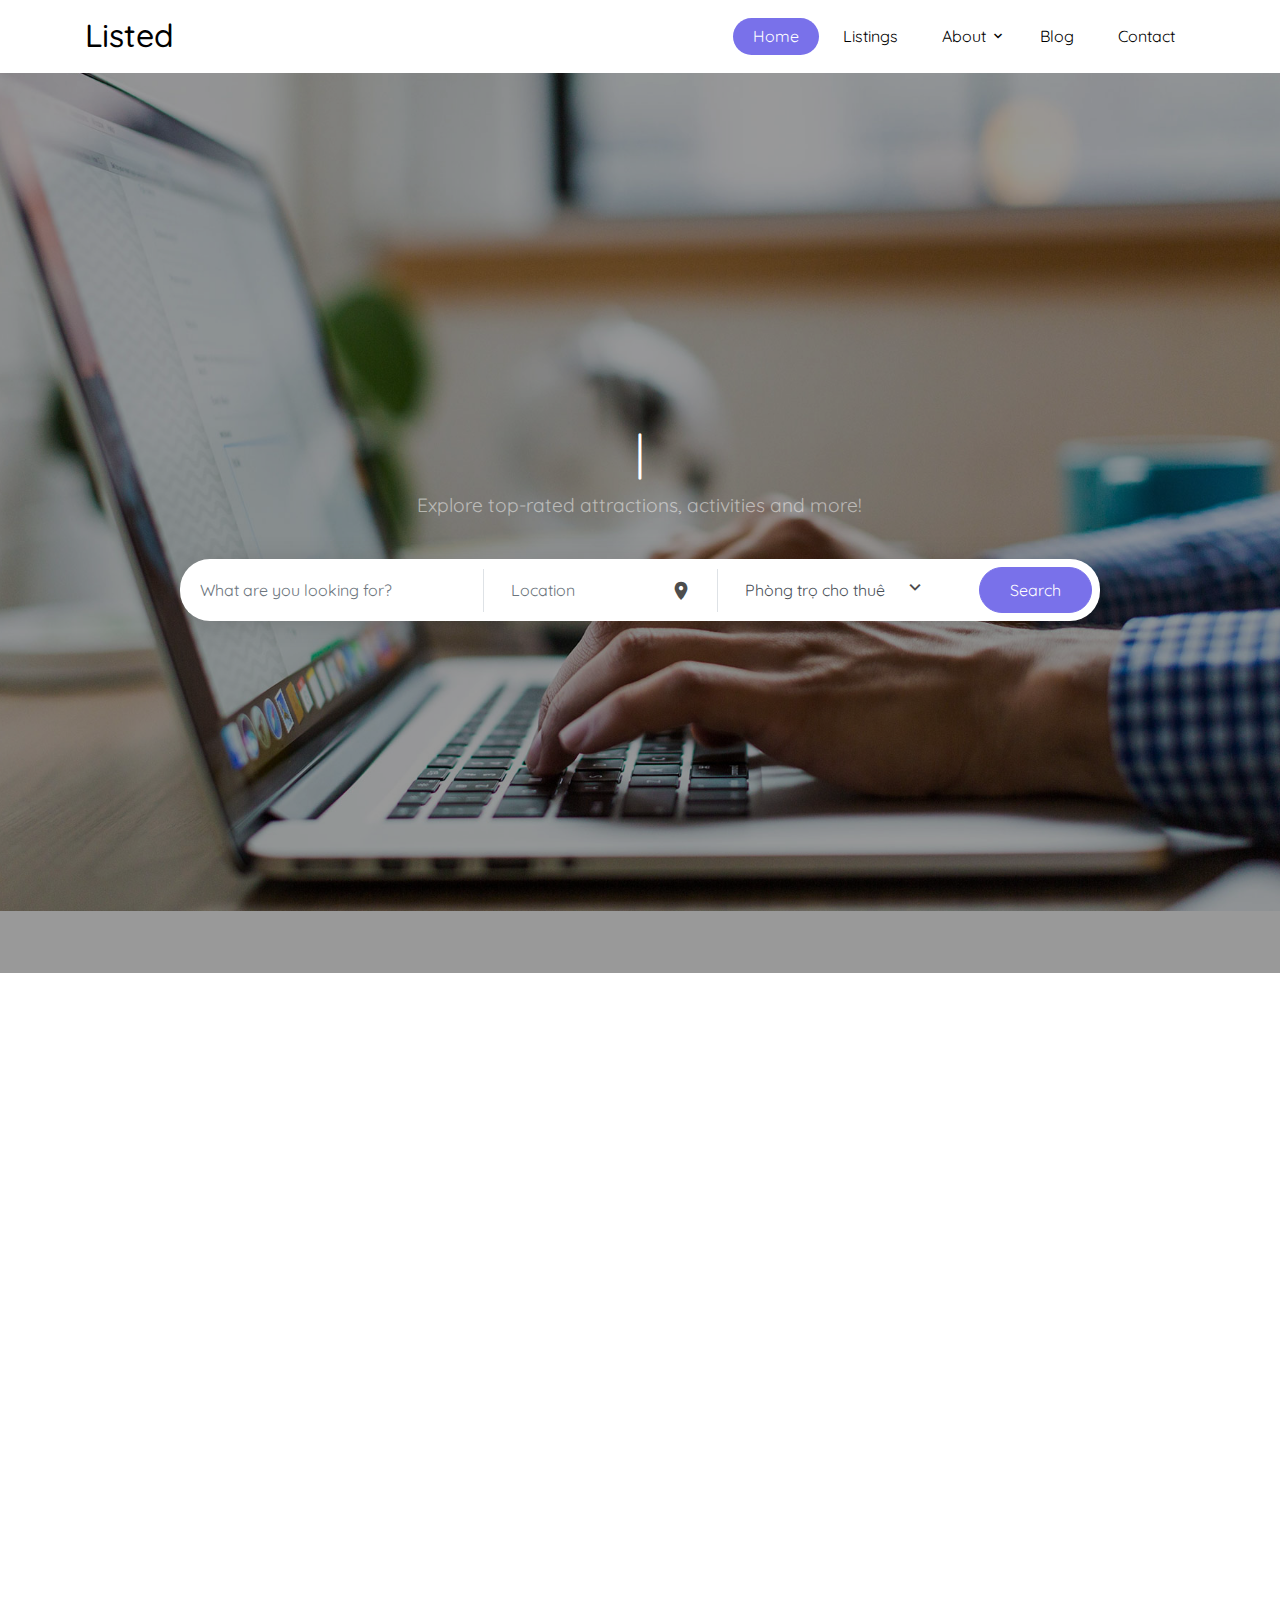
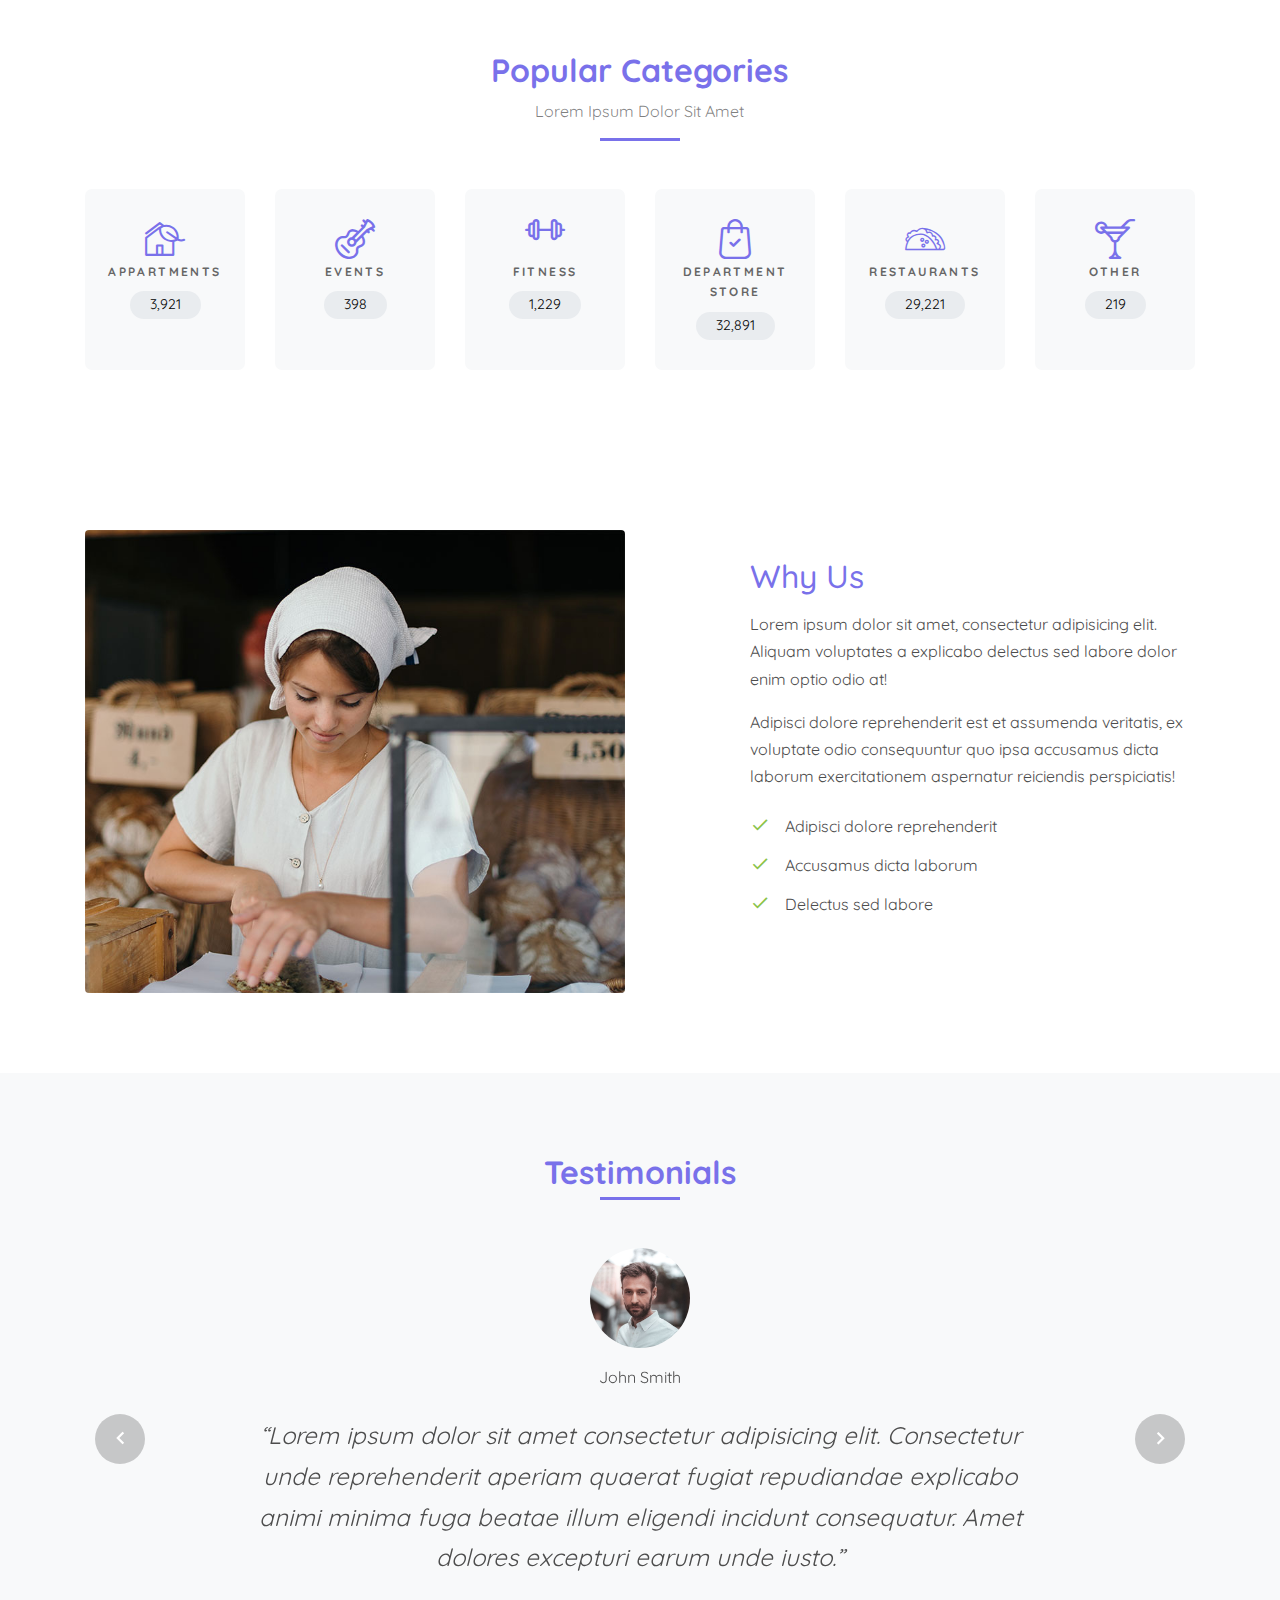
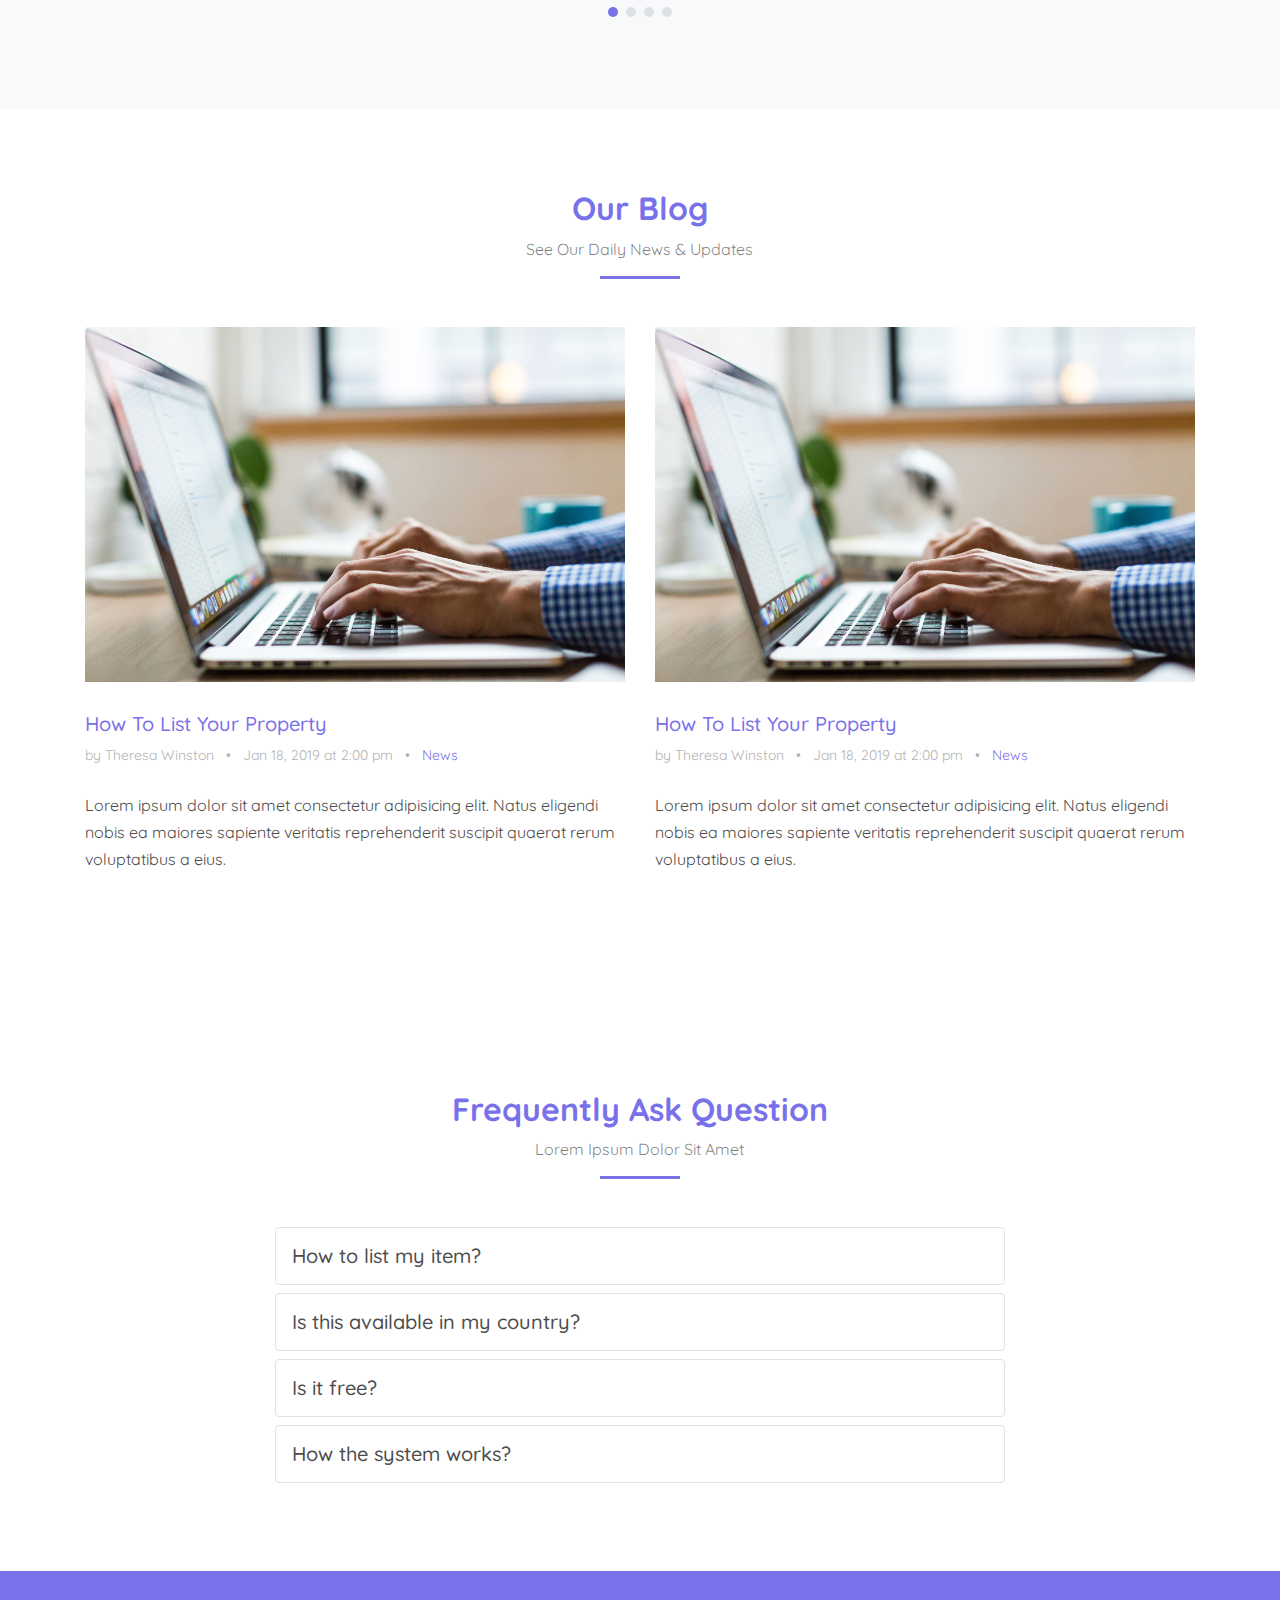
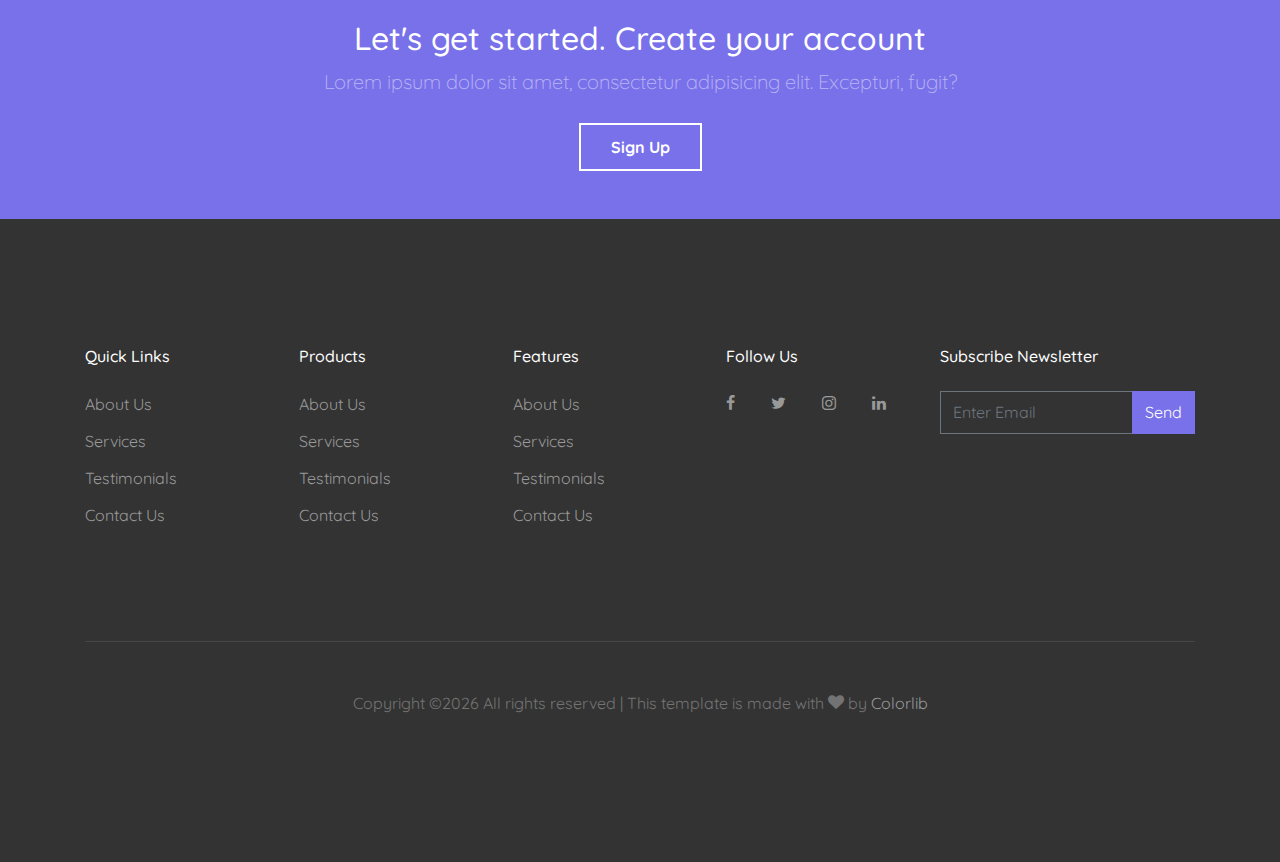
==== cspt/index.html @ 06b33dc7 "abc" ====
<!DOCTYPE html>
<html lang="en">
  <head>
    <title>Listed &mdash; Colorlib Website Template</title>
    <meta charset="utf-8">
    <meta name="viewport" content="width=device-width, initial-scale=1, shrink-to-fit=no">

    <link href="https://fonts.googleapis.com/css?family=Quicksand:300,400,500,700" rel="stylesheet">
    <link rel="stylesheet" href="fonts/icomoon/style.css">

    <link rel="stylesheet" href="css/bootstrap.min.css">
    <link rel="stylesheet" href="css/magnific-popup.css">
    <link rel="stylesheet" href="css/jquery-ui.css">
    <link rel="stylesheet" href="css/owl.carousel.min.css">
    <link rel="stylesheet" href="css/owl.theme.default.min.css">

    <link rel="stylesheet" href="css/bootstrap-datepicker.css">

    <link rel="stylesheet" href="fonts/flaticon/font/flaticon.css">

    <link rel="stylesheet" href="css/aos.css">
    <link rel="stylesheet" href="css/rangeslider.css">

    <link rel="stylesheet" href="css/style.css">
    
  </head>
  <body>
  
  <div class="site-wrap">

    <div class="site-mobile-menu">
      <div class="site-mobile-menu-header">
        <div class="site-mobile-menu-close mt-3">
          <span class="icon-close2 js-menu-toggle"></span>
        </div>
      </div>
      <div class="site-mobile-menu-body"></div>
    </div>
    
    <header class="site-navbar py-2 bg-white" role="banner">

      <div class="container">
        <div class="row align-items-center">
          
          <div class="col-11 col-xl-2">
            <h1 class="mb-0 site-logo"><a href="index.html" class="text-black h2 mb-0">Listed</a></h1>
          </div>
          <div class="col-12 col-md-10 d-none d-xl-block">
            <nav class="site-navigation position-relative text-right" role="navigation">

              <ul class="site-menu js-clone-nav mr-auto d-none d-lg-block">
                <li class="active"><a href="index.html"><span>Home</span></a></li>
                <li><a href="listings.html"><span>Listings</span></a></li>
                <li class="has-children">
                  <a href="about.html"><span>About</span></a>
                  <ul class="dropdown">
                    <li><a href="#">The Company</a></li>
                    <li><a href="#">The Leadership</a></li>
                    <li><a href="#">Philosophy</a></li>
                    <li><a href="#">Careers</a></li>
                  </ul>
                </li>
                <li><a href="blog.html"><span>Blog</span></a></li>
                <li><a href="contact.html"><span>Contact</span></a></li>
              </ul>
            </nav>
          </div>


          <div class="d-inline-block d-xl-none ml-md-0 mr-auto py-3" style="position: relative; top: 3px;"><a href="#" class="site-menu-toggle js-menu-toggle text-black"><span class="icon-menu h3"></span></a></div>

          </div>

        </div>
      </div>
      
    </header>

  

    <div class="site-blocks-cover overlay" style="background-image: url(images/hero_1.jpg);" data-aos="fade" data-stellar-background-ratio="0.5">
      <div class="container">
        <div class="row align-items-center justify-content-center text-center">

          <div class="col-md-10">
            
            
            <div class="row justify-content-center mb-4">
              <div class="col-md-8 text-center">
                <h1 data-aos="fade-up">  <span class="typed-words"></span></h1>
                <p data-aos="fade-up" data-aos-delay="100">Explore top-rated attractions, activities and more!</p>
              </div>
            </div>

            <div class="form-search-wrap p-2" data-aos="fade-up" data-aos-delay="200">
              <form method="post">
                <div class="row align-items-center">
                  <div class="col-lg-12 col-xl-4 no-sm-border border-right">
                    <input type="text" class="form-control" placeholder="What are you looking for?">
                  </div>
                  <div class="col-lg-12 col-xl-3 no-sm-border border-right">
                    <div class="wrap-icon">
                      <span class="icon icon-room"></span>
                      <input type="text" class="form-control" placeholder="Location">
                    </div>
                    
                  </div>
                  <div class="col-lg-12 col-xl-3">
                    <div class="select-wrap">
                      <span class="icon"><span class="icon-keyboard_arrow_down"></span></span>
                      <select class="form-control" name="" id="">
                        <option value="">Phòng trọ cho thuê </option>
                        <option value="">Phòng trọ ở ghép </option>
                                                
                      </select>
                    </div>
                  </div>
                  <div class="col-lg-12 col-xl-2 ml-auto text-right">
                    <input type="submit" class="btn btn-primary" value="Search">
                  </div>
                  
                </div>
              </form>
            </div>

          </div>
        </div>
      </div>
    </div>  


    
    <div class="site-section" data-aos="fade">
      <div class="container">
        <div class="row justify-content-center mb-5">
          <div class="col-md-7 text-center border-primary">
            <h2 class="font-weight-light text-primary">Most Visited Places</h2>
            <p class="color-black-opacity-5">Lorem Ipsum Dolor Sit Amet</p>
          </div>
        </div>

        <div class="row">
          <div class="col-md-6 mb-4 mb-lg-0 col-lg-4">
            
            <div class="listing-item">
              <div class="listing-image">
                <img src="images/img_1.jpg" alt="Image" class="img-fluid">
              </div>
              <div class="listing-item-content">
                <a href="#" class="bookmark" data-toggle="tooltip" data-placement="left" title="Bookmark"><span class="icon-heart"></span></a>
                <a class="px-3 mb-3 category" href="#">Stores</a>
                <h2 class="mb-1"><a href="#">Sticky Band</a></h2>
                <span class="address">West Orange, New York</span>
              </div>
            </div>

          </div>
          <div class="col-md-6 mb-4 mb-lg-0 col-lg-4">
            
            <div class="listing-item">
              <div class="listing-image">
                <img src="images/img_2.jpg" alt="Image" class="img-fluid">
              </div>
              <div class="listing-item-content">
                <a href="#" class="bookmark"><span class="icon-heart"></span></a>
                <a class="px-3 mb-3 category" href="#">Restaurants</a>
                <h2 class="mb-1"><a href="#">Sticky Band</a></h2>
                <span class="address">West Orange, New York</span>
              </div>
            </div>

          </div>
          <div class="col-md-6 mb-4 mb-lg-0 col-lg-4">
            
            <div class="listing-item">
              <div class="listing-image">
                <img src="images/img_3.jpg" alt="Image" class="img-fluid">
              </div>
              <div class="listing-item-content">
                <a href="#" class="bookmark"><span class="icon-heart"></span></a>
                <a class="px-3 mb-3 category" href="#">Events</a>
                <h2 class="mb-1"><a href="#">Sticky Band</a></h2>
                <span class="address">West Orange, New York</span>
              </div>
            </div>

          </div>
        </div>
      </div>
    </div>

    

    
    <div class="site-section">
      <div class="container">
        <div class="row justify-content-center mb-5">
          <div class="col-md-7 text-center border-primary">
            <h2 class="font-weight-light text-primary">Popular Categories</h2>
            <p class="color-black-opacity-5">Lorem Ipsum Dolor Sit Amet</p>
          </div>
        </div>

        <div class="row align-items-stretch">
          <div class="col-sm-6 col-md-4 mb-4 mb-lg-0 col-lg-2">
            <a href="#" class="popular-category h-100">
              <span class="icon"><span class="flaticon-house"></span></span>
              <span class="caption mb-2 d-block">Appartments</span>
              <span class="number">3,921</span>
            </a>
          </div>
          <div class="col-sm-6 col-md-4 mb-4 mb-lg-0 col-lg-2">
            <a href="#" class="popular-category h-100">
              <span class="icon"><span class="flaticon-guitar"></span></span>
              <span class="caption mb-2 d-block">Events</span>
              <span class="number">398</span>
            </a>
          </div>
          <div class="col-sm-6 col-md-4 mb-4 mb-lg-0 col-lg-2">
            <a href="#" class="popular-category h-100">
              <span class="icon"><span class="flaticon-gym"></span></span>
              <span class="caption mb-2 d-block">Fitness</span>
              <span class="number">1,229</span>
            </a>
          </div>
          <div class="col-sm-6 col-md-4 mb-4 mb-lg-0 col-lg-2">
            <a href="#" class="popular-category h-100">
              <span class="icon"><span class="flaticon-shopping-bag"></span></span>
              <span class="caption mb-2 d-block">Department Store</span>
              <span class="number">32,891</span>
            </a>
          </div>
          <div class="col-sm-6 col-md-4 mb-4 mb-lg-0 col-lg-2">
            <a href="#" class="popular-category h-100">
              <span class="icon"><span class="flaticon-mexican-taco"></span></span>
              <span class="caption mb-2 d-block">Restaurants</span>
              <span class="number">29,221</span>
            </a>
          </div>
          <div class="col-sm-6 col-md-4 mb-4 mb-lg-0 col-lg-2">
            <a href="#" class="popular-category h-100">
              <span class="icon"><span class="flaticon-cocktail"></span></span>
              <span class="caption mb-2 d-block">Other</span>
              <span class="number">219</span>
            </a>
          </div>
        </div>
      </div>
    </div>
      
    <div class="site-section">
      <div class="container">
        <div class="row align-items-center">
          <div class="col-md-6">
            <img src="images/img_1.jpg" alt="Image" class="img-fluid rounded">
          </div>
          <div class="col-md-5 ml-auto">
            <h2 class="text-primary mb-3">Why Us</h2>
            <p>Lorem ipsum dolor sit amet, consectetur adipisicing elit. Aliquam voluptates a explicabo delectus sed labore dolor enim optio odio at!</p>
            <p class="mb-4">Adipisci dolore reprehenderit est et assumenda veritatis, ex voluptate odio consequuntur quo ipsa accusamus dicta laborum exercitationem aspernatur reiciendis perspiciatis!</p>

            <ul class="ul-check list-unstyled success">
              <li>Adipisci dolore reprehenderit</li>
              <li>Accusamus dicta laborum</li>
              <li>Delectus sed labore</li>
            </ul>
          </div>
        </div>
      </div>
    </div>
    
    <div class="site-section bg-light">
      <div class="container">

        <div class="row justify-content-center mb-5">
          <div class="col-md-7 text-center border-primary">
            <h2 class="font-weight-light text-primary">Testimonials</h2>
          </div>
        </div>

        <div class="slide-one-item home-slider owl-carousel">
          <div>
            <div class="testimonial">
              <figure class="mb-4">
                <img src="images/person_3.jpg" alt="Image" class="img-fluid mb-3">
                <p>John Smith</p>
              </figure>
              <blockquote>
                <p>&ldquo;Lorem ipsum dolor sit amet consectetur adipisicing elit. Consectetur unde reprehenderit aperiam quaerat fugiat repudiandae explicabo animi minima fuga beatae illum eligendi incidunt consequatur. Amet dolores excepturi earum unde iusto.&rdquo;</p>
              </blockquote>
            </div>
          </div>
          <div>
            <div class="testimonial">
              <figure class="mb-4">
                <img src="images/person_2.jpg" alt="Image" class="img-fluid mb-3">
                <p>Christine Aguilar</p>
              </figure>
              <blockquote>
                <p>&ldquo;Lorem ipsum dolor sit amet consectetur adipisicing elit. Consectetur unde reprehenderit aperiam quaerat fugiat repudiandae explicabo animi minima fuga beatae illum eligendi incidunt consequatur. Amet dolores excepturi earum unde iusto.&rdquo;</p>
              </blockquote>
            </div>
          </div>

          <div>
            <div class="testimonial">
              <figure class="mb-4">
                <img src="images/person_4.jpg" alt="Image" class="img-fluid mb-3">
                <p>Robert Spears</p>
              </figure>
              <blockquote>
                <p>&ldquo;Lorem ipsum dolor sit amet consectetur adipisicing elit. Consectetur unde reprehenderit aperiam quaerat fugiat repudiandae explicabo animi minima fuga beatae illum eligendi incidunt consequatur. Amet dolores excepturi earum unde iusto.&rdquo;</p>
              </blockquote>
            </div>
          </div>

          <div>
            <div class="testimonial">
              <figure class="mb-4">
                <img src="images/person_5.jpg" alt="Image" class="img-fluid mb-3">
                <p>Bruce Rogers</p>
              </figure>
              <blockquote>
                <p>&ldquo;Lorem ipsum dolor sit amet consectetur adipisicing elit. Consectetur unde reprehenderit aperiam quaerat fugiat repudiandae explicabo animi minima fuga beatae illum eligendi incidunt consequatur. Amet dolores excepturi earum unde iusto.&rdquo;</p>
              </blockquote>
            </div>
          </div>

        </div>
      </div>
    </div>



    <div class="site-section">
      <div class="container">
        <div class="row justify-content-center mb-5">
          <div class="col-md-7 text-center border-primary">
            <h2 class="font-weight-light text-primary">Our Blog</h2>
            <p class="color-black-opacity-5">See Our Daily News &amp; Updates</p>
          </div>
        </div>
        <div class="row mb-3 align-items-stretch">
          <div class="col-md-6 col-lg-6 mb-4 mb-lg-4">
            <div class="h-entry">
              <img src="images/hero_1.jpg" alt="Image" class="img-fluid">
              <h2 class="font-size-regular"><a href="#">How To List Your Property</a></h2>
              <div class="meta mb-4">by Theresa Winston <span class="mx-2">&bullet;</span> Jan 18, 2019 at 2:00 pm <span class="mx-2">&bullet;</span> <a href="#">News</a></div>
              <p>Lorem ipsum dolor sit amet consectetur adipisicing elit. Natus eligendi nobis ea maiores sapiente veritatis reprehenderit suscipit quaerat rerum voluptatibus a eius.</p>
            </div> 
          </div>
          <div class="col-md-6 col-lg-6 mb-4 mb-lg-4">
            <div class="h-entry">
              <img src="images/hero_1.jpg" alt="Image" class="img-fluid">
              <h2 class="font-size-regular"><a href="#">How To List Your Property</a></h2>
              <div class="meta mb-4">by Theresa Winston <span class="mx-2">&bullet;</span> Jan 18, 2019 at 2:00 pm <span class="mx-2">&bullet;</span> <a href="#">News</a></div>
              <p>Lorem ipsum dolor sit amet consectetur adipisicing elit. Natus eligendi nobis ea maiores sapiente veritatis reprehenderit suscipit quaerat rerum voluptatibus a eius.</p>
            </div>
          </div>
        </div>
      </div>
    </div>

    <div class="site-section">
      <div class="container">
        <div class="row justify-content-center mb-5">
          <div class="col-md-7 text-center border-primary">
            <h2 class="font-weight-light text-primary">Frequently Ask Question</h2>
            <p class="color-black-opacity-5">Lorem Ipsum Dolor Sit Amet</p>
          </div>
        </div>


        <div class="row justify-content-center">
          <div class="col-8">
            <div class="border p-3 rounded mb-2">
              <a data-toggle="collapse" href="#collapse-1" role="button" aria-expanded="false" aria-controls="collapse-1" class="accordion-item h5 d-block mb-0">How to list my item?</a>

              <div class="collapse" id="collapse-1">
                <div class="pt-2">
                  <p class="mb-0">Lorem ipsum dolor sit amet, consectetur adipisicing elit. Corrupti esse voluptates deleniti, ratione, suscipit quam cumque beatae, enim mollitia voluptatum velit excepturi possimus odio dolore molestiae officiis aspernatur provident praesentium.</p>
                </div>
              </div>
            </div>

            <div class="border p-3 rounded mb-2">
              <a data-toggle="collapse" href="#collapse-4" role="button" aria-expanded="false" aria-controls="collapse-4" class="accordion-item h5 d-block mb-0">Is this available in my country?</a>

              <div class="collapse" id="collapse-4">
                <div class="pt-2">
                  <p class="mb-0">Lorem ipsum dolor sit amet, consectetur adipisicing elit. Corrupti esse voluptates deleniti, ratione, suscipit quam cumque beatae, enim mollitia voluptatum velit excepturi possimus odio dolore molestiae officiis aspernatur provident praesentium.</p>
                </div>
              </div>
            </div>

            <div class="border p-3 rounded mb-2">
              <a data-toggle="collapse" href="#collapse-2" role="button" aria-expanded="false" aria-controls="collapse-2" class="accordion-item h5 d-block mb-0">Is it free?</a>

              <div class="collapse" id="collapse-2">
                <div class="pt-2">
                  <p class="mb-0">Lorem ipsum dolor sit amet, consectetur adipisicing elit. Corrupti esse voluptates deleniti, ratione, suscipit quam cumque beatae, enim mollitia voluptatum velit excepturi possimus odio dolore molestiae officiis aspernatur provident praesentium.</p>
                </div>
              </div>
            </div>

            <div class="border p-3 rounded mb-2">
              <a data-toggle="collapse" href="#collapse-3" role="button" aria-expanded="false" aria-controls="collapse-3" class="accordion-item h5 d-block mb-0">How the system works?</a>

              <div class="collapse" id="collapse-3">
                <div class="pt-2">
                  <p class="mb-0">Lorem ipsum dolor sit amet, consectetur adipisicing elit. Corrupti esse voluptates deleniti, ratione, suscipit quam cumque beatae, enim mollitia voluptatum velit excepturi possimus odio dolore molestiae officiis aspernatur provident praesentium.</p>
                </div>
              </div>
            </div>
          </div>
          
        </div>
        
      </div>
    </div>
    
    <div class="py-5 bg-primary">
      <div class="container">
        <div class="row text-center">
          <div class="col-md-12">
            <h2 class="mb-2 text-white">Let's get started. Create your account</h2>
            <p class="mb-4 lead text-white-opacity-05">Lorem ipsum dolor sit amet, consectetur adipisicing elit. Excepturi, fugit?</p>
            <p class="mb-0"><a href="booking.html" class="btn btn-outline-white text-white btn-md font-weight-bold">Sign Up</a></p>
          </div>
        </div>
      </div>
    </div>
    
    <footer class="site-footer">
      <div class="container">
        <div class="row">
          <div class="col-md-9">
            <div class="row">
              <div class="col-md-3">
                <h2 class="footer-heading mb-4">Quick Links</h2>
                <ul class="list-unstyled">
                  <li><a href="#">About Us</a></li>
                  <li><a href="#">Services</a></li>
                  <li><a href="#">Testimonials</a></li>
                  <li><a href="#">Contact Us</a></li>
                </ul>
              </div>
              <div class="col-md-3">
                <h2 class="footer-heading mb-4">Products</h2>
                <ul class="list-unstyled">
                  <li><a href="#">About Us</a></li>
                  <li><a href="#">Services</a></li>
                  <li><a href="#">Testimonials</a></li>
                  <li><a href="#">Contact Us</a></li>
                </ul>
              </div>
              <div class="col-md-3">
                <h2 class="footer-heading mb-4">Features</h2>
                <ul class="list-unstyled">
                  <li><a href="#">About Us</a></li>
                  <li><a href="#">Services</a></li>
                  <li><a href="#">Testimonials</a></li>
                  <li><a href="#">Contact Us</a></li>
                </ul>
              </div>
              <div class="col-md-3">
                <h2 class="footer-heading mb-4">Follow Us</h2>
                <a href="#" class="pl-0 pr-3"><span class="icon-facebook"></span></a>
                <a href="#" class="pl-3 pr-3"><span class="icon-twitter"></span></a>
                <a href="#" class="pl-3 pr-3"><span class="icon-instagram"></span></a>
                <a href="#" class="pl-3 pr-3"><span class="icon-linkedin"></span></a>
              </div>
            </div>
          </div>
          <div class="col-md-3">
            <h2 class="footer-heading mb-4">Subscribe Newsletter</h2>
            <form action="#" method="post">
              <div class="input-group mb-3">
                <input type="text" class="form-control border-secondary text-white bg-transparent" placeholder="Enter Email" aria-label="Enter Email" aria-describedby="button-addon2">
                <div class="input-group-append">
                  <button class="btn btn-primary text-white" type="button" id="button-addon2">Send</button>
                </div>
              </div>
            </form>
          </div>
        </div>
        <div class="row pt-5 mt-5 text-center">
          <div class="col-md-12">
            <div class="border-top pt-5">
            <p>
            <!-- Link back to Colorlib can't be removed. Template is licensed under CC BY 3.0. -->
            Copyright &copy;<script>document.write(new Date().getFullYear());</script> All rights reserved | This template is made with <i class="icon-heart" aria-hidden="true"></i> by <a href="https://colorlib.com" target="_blank" >Colorlib</a>
            <!-- Link back to Colorlib can't be removed. Template is licensed under CC BY 3.0. -->
            </p>
            </div>
          </div>
          
        </div>
      </div>
    </footer>
  </div>

  <script src="js/jquery-3.3.1.min.js"></script>
  <script src="js/jquery-migrate-3.0.1.min.js"></script>
  <script src="js/jquery-ui.js"></script>
  <script src="js/popper.min.js"></script>
  <script src="js/bootstrap.min.js"></script>
  <script src="js/owl.carousel.min.js"></script>
  <script src="js/jquery.stellar.min.js"></script>
  <script src="js/jquery.countdown.min.js"></script>
  <script src="js/jquery.magnific-popup.min.js"></script>
  <script src="js/bootstrap-datepicker.min.js"></script>
  <script src="js/aos.js"></script>
  <script src="js/rangeslider.min.js"></script>
  

  <script src="js/typed.js"></script>
            <script>
            var typed = new Typed('.typed-words', {
            strings: ["Appartments"," Restaurants"," Hotels", " Events"],
            typeSpeed: 80,
            backSpeed: 80,
            backDelay: 4000,
            startDelay: 1000,
            loop: true,
            showCursor: true
            });
            </script>

  <script src="js/main.js"></script>
    
  </body>
</html>
---- cspt/fonts/icomoon/style.css ----
@font-face {
  font-family: 'icomoon';
  src:  url('fonts/icomoon.eot?10si43');
  src:  url('fonts/icomoon.eot?10si43#iefix') format('embedded-opentype'),
    url('fonts/icomoon.ttf?10si43') format('truetype'),
    url('fonts/icomoon.woff?10si43') format('woff'),
    url('fonts/icomoon.svg?10si43#icomoon') format('svg');
  font-weight: normal;
  font-style: normal;
}

[class^="icon-"], [class*=" icon-"] {
  /* use !important to prevent issues with browser extensions that change fonts */
  font-family: 'icomoon' !important;
  speak: none;
  font-style: normal;
  font-weight: normal;
  font-variant: normal;
  text-transform: none;
  line-height: 1;

  /* Better Font Rendering =========== */
  -webkit-font-smoothing: antialiased;
  -moz-osx-font-smoothing: grayscale;
}

.icon-asterisk:before {
  content: "\f069";
}
.icon-plus:before {
  content: "\f067";
}
.icon-question:before {
  content: "\f128";
}
.icon-minus:before {
  content: "\f068";
}
.icon-glass:before {
  content: "\f000";
}
.icon-music:before {
  content: "\f001";
}
.icon-search:before {
  content: "\f002";
}
.icon-envelope-o:before {
  content: "\f003";
}
.icon-heart:before {
  content: "\f004";
}
.icon-star:before {
  content: "\f005";
}
.icon-star-o:before {
  content: "\f006";
}
.icon-user:before {
  content: "\f007";
}
.icon-film:before {
  content: "\f008";
}
.icon-th-large:before {
  content: "\f009";
}
.icon-th:before {
  content: "\f00a";
}
.icon-th-list:before {
  content: "\f00b";
}
.icon-check:before {
  content: "\f00c";
}
.icon-close:before {
  content: "\f00d";
}
.icon-remove:before {
  content: "\f00d";
}
.icon-times:before {
  content: "\f00d";
}
.icon-search-plus:before {
  content: "\f00e";
}
.icon-search-minus:before {
  content: "\f010";
}
.icon-power-off:before {
  content: "\f011";
}
.icon-signal:before {
  content: "\f012";
}
.icon-cog:before {
  content: "\f013";
}
.icon-gear:before {
  content: "\f013";
}
.icon-trash-o:before {
  content: "\f014";
}
.icon-home:before {
  content: "\f015";
}
.icon-file-o:before {
  content: "\f016";
}
.icon-clock-o:before {
  content: "\f017";
}
.icon-road:before {
  content: "\f018";
}
.icon-download:before {
  content: "\f019";
}
.icon-arrow-circle-o-down:before {
  content: "\f01a";
}
.icon-arrow-circle-o-up:before {
  content: "\f01b";
}
.icon-inbox:before {
  content: "\f01c";
}
.icon-play-circle-o:before {
  content: "\f01d";
}
.icon-repeat:before {
  content: "\f01e";
}
.icon-rotate-right:before {
  content: "\f01e";
}
.icon-refresh:before {
  content: "\f021";
}
.icon-list-alt:before {
  content: "\f022";
}
.icon-lock:before {
  content: "\f023";
}
.icon-flag:before {
  content: "\f024";
}
.icon-headphones:before {
  content: "\f025";
}
.icon-volume-off:before {
  content: "\f026";
}
.icon-volume-down:before {
  content: "\f027";
}
.icon-volume-up:before {
  content: "\f028";
}
.icon-qrcode:before {
  content: "\f029";
}
.icon-barcode:before {
  content: "\f02a";
}
.icon-tag:before {
  content: "\f02b";
}
.icon-tags:before {
  content: "\f02c";
}
.icon-book:before {
  content: "\f02d";
}
.icon-bookmark:before {
  content: "\f02e";
}
.icon-print:before {
  content: "\f02f";
}
.icon-camera:before {
  content: "\f030";
}
.icon-font:before {
  content: "\f031";
}
.icon-bold:before {
  content: "\f032";
}
.icon-italic:before {
  content: "\f033";
}
.icon-text-height:before {
  content: "\f034";
}
.icon-text-width:before {
  content: "\f035";
}
.icon-align-left:before {
  content: "\f036";
}
.icon-align-center:before {
  content: "\f037";
}
.icon-align-right:before {
  content: "\f038";
}
.icon-align-justify:before {
  content: "\f039";
}
.icon-list:before {
  content: "\f03a";
}
.icon-dedent:before {
  content: "\f03b";
}
.icon-outdent:before {
  content: "\f03b";
}
.icon-indent:before {
  content: "\f03c";
}
.icon-video-camera:before {
  content: "\f03d";
}
.icon-image:before {
  content: "\f03e";
}
.icon-photo:before {
  content: "\f03e";
}
.icon-picture-o:before {
  content: "\f03e";
}
.icon-pencil:before {
  content: "\f040";
}
.icon-map-marker:before {
  content: "\f041";
}
.icon-adjust:before {
  content: "\f042";
}
.icon-tint:before {
  content: "\f043";
}
.icon-edit:before {
  content: "\f044";
}
.icon-pencil-square-o:before {
  content: "\f044";
}
.icon-share-square-o:before {
  content: "\f045";
}
.icon-check-square-o:before {
  content: "\f046";
}
.icon-arrows:before {
  content: "\f047";
}
.icon-step-backward:before {
  content: "\f048";
}
.icon-fast-backward:before {
  content: "\f049";
}
.icon-backward:before {
  content: "\f04a";
}
.icon-play:before {
  content: "\f04b";
}
.icon-pause:before {
  content: "\f04c";
}
.icon-stop:before {
  content: "\f04d";
}
.icon-forward:before {
  content: "\f04e";
}
.icon-fast-forward:before {
  content: "\f050";
}
.icon-step-forward:before {
  content: "\f051";
}
.icon-eject:before {
  content: "\f052";
}
.icon-chevron-left:before {
  content: "\f053";
}
.icon-chevron-right:before {
  content: "\f054";
}
.icon-plus-circle:before {
  content: "\f055";
}
.icon-minus-circle:before {
  content: "\f056";
}
.icon-times-circle:before {
  content: "\f057";
}
.icon-check-circle:before {
  content: "\f058";
}
.icon-question-circle:before {
  content: "\f059";
}
.icon-info-circle:before {
  content: "\f05a";
}
.icon-crosshairs:before {
  content: "\f05b";
}
.icon-times-circle-o:before {
  content: "\f05c";
}
.icon-check-circle-o:before {
  content: "\f05d";
}
.icon-ban:before {
  content: "\f05e";
}
.icon-arrow-left:before {
  content: "\f060";
}
.icon-arrow-right:before {
  content: "\f061";
}
.icon-arrow-up:before {
  content: "\f062";
}
.icon-arrow-down:before {
  content: "\f063";
}
.icon-mail-forward:before {
  content: "\f064";
}
.icon-share:before {
  content: "\f064";
}
.icon-expand:before {
  content: "\f065";
}
.icon-compress:before {
  content: "\f066";
}
.icon-exclamation-circle:before {
  content: "\f06a";
}
.icon-gift:before {
  content: "\f06b";
}
.icon-leaf:before {
  content: "\f06c";
}
.icon-fire:before {
  content: "\f06d";
}
.icon-eye:before {
  content: "\f06e";
}
.icon-eye-slash:before {
  content: "\f070";
}
.icon-exclamation-triangle:before {
  content: "\f071";
}
.icon-warning:before {
  content: "\f071";
}
.icon-plane:before {
  content: "\f072";
}
.icon-calendar:before {
  content: "\f073";
}
.icon-random:before {
  content: "\f074";
}
.icon-comment:before {
  content: "\f075";
}
.icon-magnet:before {
  content: "\f076";
}
.icon-chevron-up:before {
  content: "\f077";
}
.icon-chevron-down:before {
  content: "\f078";
}
.icon-retweet:before {
  content: "\f079";
}
.icon-shopping-cart:before {
  content: "\f07a";
}
.icon-folder:before {
  content: "\f07b";
}
.icon-folder-open:before {
  content: "\f07c";
}
.icon-arrows-v:before {
  content: "\f07d";
}
.icon-arrows-h:before {
  content: "\f07e";
}
.icon-bar-chart:before {
  content: "\f080";
}
.icon-bar-chart-o:before {
  content: "\f080";
}
.icon-twitter-square:before {
  content: "\f081";
}
.icon-facebook-square:before {
  content: "\f082";
}
.icon-camera-retro:before {
  content: "\f083";
}
.icon-key:before {
  content: "\f084";
}
.icon-cogs:before {
  content: "\f085";
}
.icon-gears:before {
  content: "\f085";
}
.icon-comments:before {
  content: "\f086";
}
.icon-thumbs-o-up:before {
  content: "\f087";
}
.icon-thumbs-o-down:before {
  content: "\f088";
}
.icon-star-half:before {
  content: "\f089";
}
.icon-heart-o:before {
  content: "\f08a";
}
.icon-sign-out:before {
  content: "\f08b";
}
.icon-linkedin-square:before {
  content: "\f08c";
}
.icon-thumb-tack:before {
  content: "\f08d";
}
.icon-external-link:before {
  content: "\f08e";
}
.icon-sign-in:before {
  content: "\f090";
}
.icon-trophy:before {
  content: "\f091";
}
.icon-github-square:before {
  content: "\f092";
}
.icon-upload:before {
  content: "\f093";
}
.icon-lemon-o:before {
  content: "\f094";
}
.icon-phone:before {
  content: "\f095";
}
.icon-square-o:before {
  content: "\f096";
}
.icon-bookmark-o:before {
  content: "\f097";
}
.icon-phone-square:before {
  content: "\f098";
}
.icon-twitter:before {
  content: "\f099";
}
.icon-facebook:before {
  content: "\f09a";
}
.icon-facebook-f:before {
  content: "\f09a";
}
.icon-github:before {
  content: "\f09b";
}
.icon-unlock:before {
  content: "\f09c";
}
.icon-credit-card:before {
  content: "\f09d";
}
.icon-feed:before {
  content: "\f09e";
}
.icon-rss:before {
  content: "\f09e";
}
.icon-hdd-o:before {
  content: "\f0a0";
}
.icon-bullhorn:before {
  content: "\f0a1";
}
.icon-bell-o:before {
  content: "\f0a2";
}
.icon-certificate:before {
  content: "\f0a3";
}
.icon-hand-o-right:before {
  content: "\f0a4";
}
.icon-hand-o-left:before {
  content: "\f0a5";
}
.icon-hand-o-up:before {
  content: "\f0a6";
}
.icon-hand-o-down:before {
  content: "\f0a7";
}
.icon-arrow-circle-left:before {
  content: "\f0a8";
}
.icon-arrow-circle-right:before {
  content: "\f0a9";
}
.icon-arrow-circle-up:before {
  content: "\f0aa";
}
.icon-arrow-circle-down:before {
  content: "\f0ab";
}
.icon-globe:before {
  content: "\f0ac";
}
.icon-wrench:before {
  content: "\f0ad";
}
.icon-tasks:before {
  content: "\f0ae";
}
.icon-filter:before {
  content: "\f0b0";
}
.icon-briefcase:before {
  content: "\f0b1";
}
.icon-arrows-alt:before {
  content: "\f0b2";
}
.icon-group:before {
  content: "\f0c0";
}
.icon-users:before {
  content: "\f0c0";
}
.icon-chain:before {
  content: "\f0c1";
}
.icon-link:before {
  content: "\f0c1";
}
.icon-cloud:before {
  content: "\f0c2";
}
.icon-flask:before {
  content: "\f0c3";
}
.icon-cut:before {
  content: "\f0c4";
}
.icon-scissors:before {
  content: "\f0c4";
}
.icon-copy:before {
  content: "\f0c5";
}
.icon-files-o:before {
  content: "\f0c5";
}
.icon-paperclip:before {
  content: "\f0c6";
}
.icon-floppy-o:before {
  content: "\f0c7";
}
.icon-save:before {
  content: "\f0c7";
}
.icon-square:before {
  content: "\f0c8";
}
.icon-bars:before {
  content: "\f0c9";
}
.icon-navicon:before {
  content: "\f0c9";
}
.icon-reorder:before {
  content: "\f0c9";
}
.icon-list-ul:before {
  content: "\f0ca";
}
.icon-list-ol:before {
  content: "\f0cb";
}
.icon-strikethrough:before {
  content: "\f0cc";
}
.icon-underline:before {
  content: "\f0cd";
}
.icon-table:before {
  content: "\f0ce";
}
.icon-magic:before {
  content: "\f0d0";
}
.icon-truck:before {
  content: "\f0d1";
}
.icon-pinterest:before {
  content: "\f0d2";
}
.icon-pinterest-square:before {
  content: "\f0d3";
}
.icon-google-plus-square:before {
  content: "\f0d4";
}
.icon-google-plus:before {
  content: "\f0d5";
}
.icon-money:before {
  content: "\f0d6";
}
.icon-caret-down:before {
  content: "\f0d7";
}
.icon-caret-up:before {
  content: "\f0d8";
}
.icon-caret-left:before {
  content: "\f0d9";
}
.icon-caret-right:before {
  content: "\f0da";
}
.icon-columns:before {
  content: "\f0db";
}
.icon-sort:before {
  content: "\f0dc";
}
.icon-unsorted:before {
  content: "\f0dc";
}
.icon-sort-desc:before {
  content: "\f0dd";
}
.icon-sort-down:before {
  content: "\f0dd";
}
.icon-sort-asc:before {
  content: "\f0de";
}
.icon-sort-up:before {
  content: "\f0de";
}
.icon-envelope:before {
  content: "\f0e0";
}
.icon-linkedin:before {
  content: "\f0e1";
}
.icon-rotate-left:before {
  content: "\f0e2";
}
.icon-undo:before {
  content: "\f0e2";
}
.icon-gavel:before {
  content: "\f0e3";
}
.icon-legal:before {
  content: "\f0e3";
}
.icon-dashboard:before {
  content: "\f0e4";
}
.icon-tachometer:before {
  content: "\f0e4";
}
.icon-comment-o:before {
  content: "\f0e5";
}
.icon-comments-o:before {
  content: "\f0e6";
}
.icon-bolt:before {
  content: "\f0e7";
}
.icon-flash:before {
  content: "\f0e7";
}
.icon-sitemap:before {
  content: "\f0e8";
}
.icon-umbrella:before {
  content: "\f0e9";
}
.icon-clipboard:before {
  content: "\f0ea";
}
.icon-paste:before {
  content: "\f0ea";
}
.icon-lightbulb-o:before {
  content: "\f0eb";
}
.icon-exchange:before {
  content: "\f0ec";
}
.icon-cloud-download:before {
  content: "\f0ed";
}
.icon-cloud-upload:before {
  content: "\f0ee";
}
.icon-user-md:before {
  content: "\f0f0";
}
.icon-stethoscope:before {
  content: "\f0f1";
}
.icon-suitcase:before {
  content: "\f0f2";
}
.icon-bell:before {
  content: "\f0f3";
}
.icon-coffee:before {
  content: "\f0f4";
}
.icon-cutlery:before {
  content: "\f0f5";
}
.icon-file-text-o:before {
  content: "\f0f6";
}
.icon-building-o:before {
  content: "\f0f7";
}
.icon-hospital-o:before {
  content: "\f0f8";
}
.icon-ambulance:before {
  content: "\f0f9";
}
.icon-medkit:before {
  content: "\f0fa";
}
.icon-fighter-jet:before {
  content: "\f0fb";
}
.icon-beer:before {
  content: "\f0fc";
}
.icon-h-square:before {
  content: "\f0fd";
}
.icon-plus-square:before {
  content: "\f0fe";
}
.icon-angle-double-left:before {
  content: "\f100";
}
.icon-angle-double-right:before {
  content: "\f101";
}
.icon-angle-double-up:before {
  content: "\f102";
}
.icon-angle-double-down:before {
  content: "\f103";
}
.icon-angle-left:before {
  content: "\f104";
}
.icon-angle-right:before {
  content: "\f105";
}
.icon-angle-up:before {
  content: "\f106";
}
.icon-angle-down:before {
  content: "\f107";
}
.icon-desktop:before {
  content: "\f108";
}
.icon-laptop:before {
  content: "\f109";
}
.icon-tablet:before {
  content: "\f10a";
}
.icon-mobile:before {
  content: "\f10b";
}
.icon-mobile-phone:before {
  content: "\f10b";
}
.icon-circle-o:before {
  content: "\f10c";
}
.icon-quote-left:before {
  content: "\f10d";
}
.icon-quote-right:before {
  content: "\f10e";
}
.icon-spinner:before {
  content: "\f110";
}
.icon-circle:before {
  content: "\f111";
}
.icon-mail-reply:before {
  content: "\f112";
}
.icon-reply:before {
  content: "\f112";
}
.icon-github-alt:before {
  content: "\f113";
}
.icon-folder-o:before {
  content: "\f114";
}
.icon-folder-open-o:before {
  content: "\f115";
}
.icon-smile-o:before {
  content: "\f118";
}
.icon-frown-o:before {
  content: "\f119";
}
.icon-meh-o:before {
  content: "\f11a";
}
.icon-gamepad:before {
  content: "\f11b";
}
.icon-keyboard-o:before {
  content: "\f11c";
}
.icon-flag-o:before {
  content: "\f11d";
}
.icon-flag-checkered:before {
  content: "\f11e";
}
.icon-terminal:before {
  content: "\f120";
}
.icon-code:before {
  content: "\f121";
}
.icon-mail-reply-all:before {
  content: "\f122";
}
.icon-reply-all:before {
  content: "\f122";
}
.icon-star-half-empty:before {
  content: "\f123";
}
.icon-star-half-full:before {
  content: "\f123";
}
.icon-star-half-o:before {
  content: "\f123";
}
.icon-location-arrow:before {
  content: "\f124";
}
.icon-crop:before {
  content: "\f125";
}
.icon-code-fork:before {
  content: "\f126";
}
.icon-chain-broken:before {
  content: "\f127";
}
.icon-unlink:before {
  content: "\f127";
}
.icon-info:before {
  content: "\f129";
}
.icon-exclamation:before {
  content: "\f12a";
}
.icon-superscript:before {
  content: "\f12b";
}
.icon-subscript:before {
  content: "\f12c";
}
.icon-eraser:before {
  content: "\f12d";
}
.icon-puzzle-piece:before {
  content: "\f12e";
}
.icon-microphone:before {
  content: "\f130";
}
.icon-microphone-slash:before {
  content: "\f131";
}
.icon-shield:before {
  content: "\f132";
}
.icon-calendar-o:before {
  content: "\f133";
}
.icon-fire-extinguisher:before {
  content: "\f134";
}
.icon-rocket:before {
  content: "\f135";
}
.icon-maxcdn:before {
  content: "\f136";
}
.icon-chevron-circle-left:before {
  content: "\f137";
}
.icon-chevron-circle-right:before {
  content: "\f138";
}
.icon-chevron-circle-up:before {
  content: "\f139";
}
.icon-chevron-circle-down:before {
  content: "\f13a";
}
.icon-html5:before {
  content: "\f13b";
}
.icon-css3:before {
  content: "\f13c";
}
.icon-anchor:before {
  content: "\f13d";
}
.icon-unlock-alt:before {
  content: "\f13e";
}
.icon-bullseye:before {
  content: "\f140";
}
.icon-ellipsis-h:before {
  content: "\f141";
}
.icon-ellipsis-v:before {
  content: "\f142";
}
.icon-rss-square:before {
  content: "\f143";
}
.icon-play-circle:before {
  content: "\f144";
}
.icon-ticket:before {
  content: "\f145";
}
.icon-minus-square:before {
  content: "\f146";
}
.icon-minus-square-o:before {
  content: "\f147";
}
.icon-level-up:before {
  content: "\f148";
}
.icon-level-down:before {
  content: "\f149";
}
.icon-check-square:before {
  content: "\f14a";
}
.icon-pencil-square:before {
  content: "\f14b";
}
.icon-external-link-square:before {
  content: "\f14c";
}
.icon-share-square:before {
  content: "\f14d";
}
.icon-compass:before {
  content: "\f14e";
}
.icon-caret-square-o-down:before {
  content: "\f150";
}
.icon-toggle-down:before {
  content: "\f150";
}
.icon-caret-square-o-up:before {
  content: "\f151";
}
.icon-toggle-up:before {
  content: "\f151";
}
.icon-caret-square-o-right:before {
  content: "\f152";
}
.icon-toggle-right:before {
  content: "\f152";
}
.icon-eur:before {
  content: "\f153";
}
.icon-euro:before {
  content: "\f153";
}
.icon-gbp:before {
  content: "\f154";
}
.icon-dollar:before {
  content: "\f155";
}
.icon-usd:before {
  content: "\f155";
}
.icon-inr:before {
  content: "\f156";
}
.icon-rupee:before {
  content: "\f156";
}
.icon-cny:before {
  content: "\f157";
}
.icon-jpy:before {
  content: "\f157";
}
.icon-rmb:before {
  content: "\f157";
}
.icon-yen:before {
  content: "\f157";
}
.icon-rouble:before {
  content: "\f158";
}
.icon-rub:before {
  content: "\f158";
}
.icon-ruble:before {
  content: "\f158";
}
.icon-krw:before {
  content: "\f159";
}
.icon-won:before {
  content: "\f159";
}
.icon-bitcoin:before {
  content: "\f15a";
}
.icon-btc:before {
  content: "\f15a";
}
.icon-file:before {
  content: "\f15b";
}
.icon-file-text:before {
  content: "\f15c";
}
.icon-sort-alpha-asc:before {
  content: "\f15d";
}
.icon-sort-alpha-desc:before {
  content: "\f15e";
}
.icon-sort-amount-asc:before {
  content: "\f160";
}
.icon-sort-amount-desc:before {
  content: "\f161";
}
.icon-sort-numeric-asc:before {
  content: "\f162";
}
.icon-sort-numeric-desc:before {
  content: "\f163";
}
.icon-thumbs-up:before {
  content: "\f164";
}
.icon-thumbs-down:before {
  content: "\f165";
}
.icon-youtube-square:before {
  content: "\f166";
}
.icon-youtube:before {
  content: "\f167";
}
.icon-xing:before {
  content: "\f168";
}
.icon-xing-square:before {
  content: "\f169";
}
.icon-youtube-play:before {
  content: "\f16a";
}
.icon-dropbox:before {
  content: "\f16b";
}
.icon-stack-overflow:before {
  content: "\f16c";
}
.icon-instagram:before {
  content: "\f16d";
}
.icon-flickr:before {
  content: "\f16e";
}
.icon-adn:before {
  content: "\f170";
}
.icon-bitbucket:before {
  content: "\f171";
}
.icon-bitbucket-square:before {
  content: "\f172";
}
.icon-tumblr:before {
  content: "\f173";
}
.icon-tumblr-square:before {
  content: "\f174";
}
.icon-long-arrow-down:before {
  content: "\f175";
}
.icon-long-arrow-up:before {
  content: "\f176";
}
.icon-long-arrow-left:before {
  content: "\f177";
}
.icon-long-arrow-right:before {
  content: "\f178";
}
.icon-apple:before {
  content: "\f179";
}
.icon-windows:before {
  content: "\f17a";
}
.icon-android:before {
  content: "\f17b";
}
.icon-linux:before {
  content: "\f17c";
}
.icon-dribbble:before {
  content: "\f17d";
}
.icon-skype:before {
  content: "\f17e";
}
.icon-foursquare:before {
  content: "\f180";
}
.icon-trello:before {
  content: "\f181";
}
.icon-female:before {
  content: "\f182";
}
.icon-male:before {
  content: "\f183";
}
.icon-gittip:before {
  content: "\f184";
}
.icon-gratipay:before {
  content: "\f184";
}
.icon-sun-o:before {
  content: "\f185";
}
.icon-moon-o:before {
  content: "\f186";
}
.icon-archive:before {
  content: "\f187";
}
.icon-bug:before {
  content: "\f188";
}
.icon-vk:before {
  content: "\f189";
}
.icon-weibo:before {
  content: "\f18a";
}
.icon-renren:before {
  content: "\f18b";
}
.icon-pagelines:before {
  content: "\f18c";
}
.icon-stack-exchange:before {
  content: "\f18d";
}
.icon-arrow-circle-o-right:before {
  content: "\f18e";
}
.icon-arrow-circle-o-left:before {
  content: "\f190";
}
.icon-caret-square-o-left:before {
  content: "\f191";
}
.icon-toggle-left:before {
  content: "\f191";
}
.icon-dot-circle-o:before {
  content: "\f192";
}
.icon-wheelchair:before {
  content: "\f193";
}
.icon-vimeo-square:before {
  content: "\f194";
}
.icon-try:before {
  content: "\f195";
}
.icon-turkish-lira:before {
  content: "\f195";
}
.icon-plus-square-o:before {
  content: "\f196";
}
.icon-space-shuttle:before {
  content: "\f197";
}
.icon-slack:before {
  content: "\f198";
}
.icon-envelope-square:before {
  content: "\f199";
}
.icon-wordpress:before {
  content: "\f19a";
}
.icon-openid:before {
  content: "\f19b";
}
.icon-bank:before {
  content: "\f19c";
}
.icon-institution:before {
  content: "\f19c";
}
.icon-university:before {
  content: "\f19c";
}
.icon-graduation-cap:before {
  content: "\f19d";
}
.icon-mortar-board:before {
  content: "\f19d";
}
.icon-yahoo:before {
  content: "\f19e";
}
.icon-google:before {
  content: "\f1a0";
}
.icon-reddit:before {
  content: "\f1a1";
}
.icon-reddit-square:before {
  content: "\f1a2";
}
.icon-stumbleupon-circle:before {
  content: "\f1a3";
}
.icon-stumbleupon:before {
  content: "\f1a4";
}
.icon-delicious:before {
  content: "\f1a5";
}
.icon-digg:before {
  content: "\f1a6";
}
.icon-pied-piper-pp:before {
  content: "\f1a7";
}
.icon-pied-piper-alt:before {
  content: "\f1a8";
}
.icon-drupal:before {
  content: "\f1a9";
}
.icon-joomla:before {
  content: "\f1aa";
}
.icon-language:before {
  content: "\f1ab";
}
.icon-fax:before {
  content: "\f1ac";
}
.icon-building:before {
  content: "\f1ad";
}
.icon-child:before {
  content: "\f1ae";
}
.icon-paw:before {
  content: "\f1b0";
}
.icon-spoon:before {
  content: "\f1b1";
}
.icon-cube:before {
  content: "\f1b2";
}
.icon-cubes:before {
  content: "\f1b3";
}
.icon-behance:before {
  content: "\f1b4";
}
.icon-behance-square:before {
  content: "\f1b5";
}
.icon-steam:before {
  content: "\f1b6";
}
.icon-steam-square:before {
  content: "\f1b7";
}
.icon-recycle:before {
  content: "\f1b8";
}
.icon-automobile:before {
  content: "\f1b9";
}
.icon-car:before {
  content: "\f1b9";
}
.icon-cab:before {
  content: "\f1ba";
}
.icon-taxi:before {
  content: "\f1ba";
}
.icon-tree:before {
  content: "\f1bb";
}
.icon-spotify:before {
  content: "\f1bc";
}
.icon-deviantart:before {
  content: "\f1bd";
}
.icon-soundcloud:before {
  content: "\f1be";
}
.icon-database:before {
  content: "\f1c0";
}
.icon-file-pdf-o:before {
  content: "\f1c1";
}
.icon-file-word-o:before {
  content: "\f1c2";
}
.icon-file-excel-o:before {
  content: "\f1c3";
}
.icon-file-powerpoint-o:before {
  content: "\f1c4";
}
.icon-file-image-o:before {
  content: "\f1c5";
}
.icon-file-photo-o:before {
  content: "\f1c5";
}
.icon-file-picture-o:before {
  content: "\f1c5";
}
.icon-file-archive-o:before {
  content: "\f1c6";
}
.icon-file-zip-o:before {
  content: "\f1c6";
}
.icon-file-audio-o:before {
  content: "\f1c7";
}
.icon-file-sound-o:before {
  content: "\f1c7";
}
.icon-file-movie-o:before {
  content: "\f1c8";
}
.icon-file-video-o:before {
  content: "\f1c8";
}
.icon-file-code-o:before {
  content: "\f1c9";
}
.icon-vine:before {
  content: "\f1ca";
}
.icon-codepen:before {
  content: "\f1cb";
}
.icon-jsfiddle:before {
  content: "\f1cc";
}
.icon-life-bouy:before {
  content: "\f1cd";
}
.icon-life-buoy:before {
  content: "\f1cd";
}
.icon-life-ring:before {
  content: "\f1cd";
}
.icon-life-saver:before {
  content: "\f1cd";
}
.icon-support:before {
  content: "\f1cd";
}
.icon-circle-o-notch:before {
  content: "\f1ce";
}
.icon-ra:before {
  content: "\f1d0";
}
.icon-rebel:before {
  content: "\f1d0";
}
.icon-resistance:before {
  content: "\f1d0";
}
.icon-empire:before {
  content: "\f1d1";
}
.icon-ge:before {
  content: "\f1d1";
}
.icon-git-square:before {
  content: "\f1d2";
}
.icon-git:before {
  content: "\f1d3";
}
.icon-hacker-news:before {
  content: "\f1d4";
}
.icon-y-combinator-square:before {
  content: "\f1d4";
}
.icon-yc-square:before {
  content: "\f1d4";
}
.icon-tencent-weibo:before {
  content: "\f1d5";
}
.icon-qq:before {
  content: "\f1d6";
}
.icon-wechat:before {
  content: "\f1d7";
}
.icon-weixin:before {
  content: "\f1d7";
}
.icon-paper-plane:before {
  content: "\f1d8";
}
.icon-send:before {
  content: "\f1d8";
}
.icon-paper-plane-o:before {
  content: "\f1d9";
}
.icon-send-o:before {
  content: "\f1d9";
}
.icon-history:before {
  content: "\f1da";
}
.icon-circle-thin:before {
  content: "\f1db";
}
.icon-header:before {
  content: "\f1dc";
}
.icon-paragraph:before {
  content: "\f1dd";
}
.icon-sliders:before {
  content: "\f1de";
}
.icon-share-alt:before {
  content: "\f1e0";
}
.icon-share-alt-square:before {
  content: "\f1e1";
}
.icon-bomb:before {
  content: "\f1e2";
}
.icon-futbol-o:before {
  content: "\f1e3";
}
.icon-soccer-ball-o:before {
  content: "\f1e3";
}
.icon-tty:before {
  content: "\f1e4";
}
.icon-binoculars:before {
  content: "\f1e5";
}
.icon-plug:before {
  content: "\f1e6";
}
.icon-slideshare:before {
  content: "\f1e7";
}
.icon-twitch:before {
  content: "\f1e8";
}
.icon-yelp:before {
  content: "\f1e9";
}
.icon-newspaper-o:before {
  content: "\f1ea";
}
.icon-wifi:before {
  content: "\f1eb";
}
.icon-calculator:before {
  content: "\f1ec";
}
.icon-paypal:before {
  content: "\f1ed";
}
.icon-google-wallet:before {
  content: "\f1ee";
}
.icon-cc-visa:before {
  content: "\f1f0";
}
.icon-cc-mastercard:before {
  content: "\f1f1";
}
.icon-cc-discover:before {
  content: "\f1f2";
}
.icon-cc-amex:before {
  content: "\f1f3";
}
.icon-cc-paypal:before {
  content: "\f1f4";
}
.icon-cc-stripe:before {
  content: "\f1f5";
}
.icon-bell-slash:before {
  content: "\f1f6";
}
.icon-bell-slash-o:before {
  content: "\f1f7";
}
.icon-trash:before {
  content: "\f1f8";
}
.icon-copyright:before {
  content: "\f1f9";
}
.icon-at:before {
  content: "\f1fa";
}
.icon-eyedropper:before {
  content: "\f1fb";
}
.icon-paint-brush:before {
  content: "\f1fc";
}
.icon-birthday-cake:before {
  content: "\f1fd";
}
.icon-area-chart:before {
  content: "\f1fe";
}
.icon-pie-chart:before {
  content: "\f200";
}
.icon-line-chart:before {
  content: "\f201";
}
.icon-lastfm:before {
  content: "\f202";
}
.icon-lastfm-square:before {
  content: "\f203";
}
.icon-toggle-off:before {
  content: "\f204";
}
.icon-toggle-on:before {
  content: "\f205";
}
.icon-bicycle:before {
  content: "\f206";
}
.icon-bus:before {
  content: "\f207";
}
.icon-ioxhost:before {
  content: "\f208";
}
.icon-angellist:before {
  content: "\f209";
}
.icon-cc:before {
  content: "\f20a";
}
.icon-ils:before {
  content: "\f20b";
}
.icon-shekel:before {
  content: "\f20b";
}
.icon-sheqel:before {
  content: "\f20b";
}
.icon-meanpath:before {
  content: "\f20c";
}
.icon-buysellads:before {
  content: "\f20d";
}
.icon-connectdevelop:before {
  content: "\f20e";
}
.icon-dashcube:before {
  content: "\f210";
}
.icon-forumbee:before {
  content: "\f211";
}
.icon-leanpub:before {
  content: "\f212";
}
.icon-sellsy:before {
  content: "\f213";
}
.icon-shirtsinbulk:before {
  content: "\f214";
}
.icon-simplybuilt:before {
  content: "\f215";
}
.icon-skyatlas:before {
  content: "\f216";
}
.icon-cart-plus:before {
  content: "\f217";
}
.icon-cart-arrow-down:before {
  content: "\f218";
}
.icon-diamond:before {
  content: "\f219";
}
.icon-ship:before {
  content: "\f21a";
}
.icon-user-secret:before {
  content: "\f21b";
}
.icon-motorcycle:before {
  content: "\f21c";
}
.icon-street-view:before {
  content: "\f21d";
}
.icon-heartbeat:before {
  content: "\f21e";
}
.icon-venus:before {
  content: "\f221";
}
.icon-mars:before {
  content: "\f222";
}
.icon-mercury:before {
  content: "\f223";
}
.icon-intersex:before {
  content: "\f224";
}
.icon-transgender:before {
  content: "\f224";
}
.icon-transgender-alt:before {
  content: "\f225";
}
.icon-venus-double:before {
  content: "\f226";
}
.icon-mars-double:before {
  content: "\f227";
}
.icon-venus-mars:before {
  content: "\f228";
}
.icon-mars-stroke:before {
  content: "\f229";
}
.icon-mars-stroke-v:before {
  content: "\f22a";
}
.icon-mars-stroke-h:before {
  content: "\f22b";
}
.icon-neuter:before {
  content: "\f22c";
}
.icon-genderless:before {
  content: "\f22d";
}
.icon-facebook-official:before {
  content: "\f230";
}
.icon-pinterest-p:before {
  content: "\f231";
}
.icon-whatsapp:before {
  content: "\f232";
}
.icon-server:before {
  content: "\f233";
}
.icon-user-plus:before {
  content: "\f234";
}
.icon-user-times:before {
  content: "\f235";
}
.icon-bed:before {
  content: "\f236";
}
.icon-hotel:before {
  content: "\f236";
}
.icon-viacoin:before {
  content: "\f237";
}
.icon-train:before {
  content: "\f238";
}
.icon-subway:before {
  content: "\f239";
}
.icon-medium:before {
  content: "\f23a";
}
.icon-y-combinator:before {
  content: "\f23b";
}
.icon-yc:before {
  content: "\f23b";
}
.icon-optin-monster:before {
  content: "\f23c";
}
.icon-opencart:before {
  content: "\f23d";
}
.icon-expeditedssl:before {
  content: "\f23e";
}
.icon-battery:before {
  content: "\f240";
}
.icon-battery-4:before {
  content: "\f240";
}
.icon-battery-full:before {
  content: "\f240";
}
.icon-battery-3:before {
  content: "\f241";
}
.icon-battery-three-quarters:before {
  content: "\f241";
}
.icon-battery-2:before {
  content: "\f242";
}
.icon-battery-half:before {
  content: "\f242";
}
.icon-battery-1:before {
  content: "\f243";
}
.icon-battery-quarter:before {
  content: "\f243";
}
.icon-battery-0:before {
  content: "\f244";
}
.icon-battery-empty:before {
  content: "\f244";
}
.icon-mouse-pointer:before {
  content: "\f245";
}
.icon-i-cursor:before {
  content: "\f246";
}
.icon-object-group:before {
  content: "\f247";
}
.icon-object-ungroup:before {
  content: "\f248";
}
.icon-sticky-note:before {
  content: "\f249";
}
.icon-sticky-note-o:before {
  content: "\f24a";
}
.icon-cc-jcb:before {
  content: "\f24b";
}
.icon-cc-diners-club:before {
  content: "\f24c";
}
.icon-clone:before {
  content: "\f24d";
}
.icon-balance-scale:before {
  content: "\f24e";
}
.icon-hourglass-o:before {
  content: "\f250";
}
.icon-hourglass-1:before {
  content: "\f251";
}
.icon-hourglass-start:before {
  content: "\f251";
}
.icon-hourglass-2:before {
  content: "\f252";
}
.icon-hourglass-half:before {
  content: "\f252";
}
.icon-hourglass-3:before {
  content: "\f253";
}
.icon-hourglass-end:before {
  content: "\f253";
}
.icon-hourglass:before {
  content: "\f254";
}
.icon-hand-grab-o:before {
  content: "\f255";
}
.icon-hand-rock-o:before {
  content: "\f255";
}
.icon-hand-paper-o:before {
  content: "\f256";
}
.icon-hand-stop-o:before {
  content: "\f256";
}
.icon-hand-scissors-o:before {
  content: "\f257";
}
.icon-hand-lizard-o:before {
  content: "\f258";
}
.icon-hand-spock-o:before {
  content: "\f259";
}
.icon-hand-pointer-o:before {
  content: "\f25a";
}
.icon-hand-peace-o:before {
  content: "\f25b";
}
.icon-trademark:before {
  content: "\f25c";
}
.icon-registered:before {
  content: "\f25d";
}
.icon-creative-commons:before {
  content: "\f25e";
}
.icon-gg:before {
  content: "\f260";
}
.icon-gg-circle:before {
  content: "\f261";
}
.icon-tripadvisor:before {
  content: "\f262";
}
.icon-odnoklassniki:before {
  content: "\f263";
}
.icon-odnoklassniki-square:before {
  content: "\f264";
}
.icon-get-pocket:before {
  content: "\f265";
}
.icon-wikipedia-w:before {
  content: "\f266";
}
.icon-safari:before {
  content: "\f267";
}
.icon-chrome:before {
  content: "\f268";
}
.icon-firefox:before {
  content: "\f269";
}
.icon-opera:before {
  content: "\f26a";
}
.icon-internet-explorer:before {
  content: "\f26b";
}
.icon-television:before {
  content: "\f26c";
}
.icon-tv:before {
  content: "\f26c";
}
.icon-contao:before {
  content: "\f26d";
}
.icon-500px:before {
  content: "\f26e";
}
.icon-amazon:before {
  content: "\f270";
}
.icon-calendar-plus-o:before {
  content: "\f271";
}
.icon-calendar-minus-o:before {
  content: "\f272";
}
.icon-calendar-times-o:before {
  content: "\f273";
}
.icon-calendar-check-o:before {
  content: "\f274";
}
.icon-industry:before {
  content: "\f275";
}
.icon-map-pin:before {
  content: "\f276";
}
.icon-map-signs:before {
  content: "\f277";
}
.icon-map-o:before {
  content: "\f278";
}
.icon-map:before {
  content: "\f279";
}
.icon-commenting:before {
  content: "\f27a";
}
.icon-commenting-o:before {
  content: "\f27b";
}
.icon-houzz:before {
  content: "\f27c";
}
.icon-vimeo:before {
  content: "\f27d";
}
.icon-black-tie:before {
  content: "\f27e";
}
.icon-fonticons:before {
  content: "\f280";
}
.icon-reddit-alien:before {
  content: "\f281";
}
.icon-edge:before {
  content: "\f282";
}
.icon-credit-card-alt:before {
  content: "\f283";
}
.icon-codiepie:before {
  content: "\f284";
}
.icon-modx:before {
  content: "\f285";
}
.icon-fort-awesome:before {
  content: "\f286";
}
.icon-usb:before {
  content: "\f287";
}
.icon-product-hunt:before {
  content: "\f288";
}
.icon-mixcloud:before {
  content: "\f289";
}
.icon-scribd:before {
  content: "\f28a";
}
.icon-pause-circle:before {
  content: "\f28b";
}
.icon-pause-circle-o:before {
  content: "\f28c";
}
.icon-stop-circle:before {
  content: "\f28d";
}
.icon-stop-circle-o:before {
  content: "\f28e";
}
.icon-shopping-bag:before {
  content: "\f290";
}
.icon-shopping-basket:before {
  content: "\f291";
}
.icon-hashtag:before {
  content: "\f292";
}
.icon-bluetooth:before {
  content: "\f293";
}
.icon-bluetooth-b:before {
  content: "\f294";
}
.icon-percent:before {
  content: "\f295";
}
.icon-gitlab:before {
  content: "\f296";
}
.icon-wpbeginner:before {
  content: "\f297";
}
.icon-wpforms:before {
  content: "\f298";
}
.icon-envira:before {
  content: "\f299";
}
.icon-universal-access:before {
  content: "\f29a";
}
.icon-wheelchair-alt:before {
  content: "\f29b";
}
.icon-question-circle-o:before {
  content: "\f29c";
}
.icon-blind:before {
  content: "\f29d";
}
.icon-audio-description:before {
  content: "\f29e";
}
.icon-volume-control-phone:before {
  content: "\f2a0";
}
.icon-braille:before {
  content: "\f2a1";
}
.icon-assistive-listening-systems:before {
  content: "\f2a2";
}
.icon-american-sign-language-interpreting:before {
  content: "\f2a3";
}
.icon-asl-interpreting:before {
  content: "\f2a3";
}
.icon-deaf:before {
  content: "\f2a4";
}
.icon-deafness:before {
  content: "\f2a4";
}
.icon-hard-of-hearing:before {
  content: "\f2a4";
}
.icon-glide:before {
  content: "\f2a5";
}
.icon-glide-g:before {
  content: "\f2a6";
}
.icon-sign-language:before {
  content: "\f2a7";
}
.icon-signing:before {
  content: "\f2a7";
}
.icon-low-vision:before {
  content: "\f2a8";
}
.icon-viadeo:before {
  content: "\f2a9";
}
.icon-viadeo-square:before {
  content: "\f2aa";
}
.icon-snapchat:before {
  content: "\f2ab";
}
.icon-snapchat-ghost:before {
  content: "\f2ac";
}
.icon-snapchat-square:before {
  content: "\f2ad";
}
.icon-pied-piper:before {
  content: "\f2ae";
}
.icon-first-order:before {
  content: "\f2b0";
}
.icon-yoast:before {
  content: "\f2b1";
}
.icon-themeisle:before {
  content: "\f2b2";
}
.icon-google-plus-circle:before {
  content: "\f2b3";
}
.icon-google-plus-official:before {
  content: "\f2b3";
}
.icon-fa:before {
  content: "\f2b4";
}
.icon-font-awesome:before {
  content: "\f2b4";
}
.icon-handshake-o:before {
  content: "\f2b5";
}
.icon-envelope-open:before {
  content: "\f2b6";
}
.icon-envelope-open-o:before {
  content: "\f2b7";
}
.icon-linode:before {
  content: "\f2b8";
}
.icon-address-book:before {
  content: "\f2b9";
}
.icon-address-book-o:before {
  content: "\f2ba";
}
.icon-address-card:before {
  content: "\f2bb";
}
.icon-vcard:before {
  content: "\f2bb";
}
.icon-address-card-o:before {
  content: "\f2bc";
}
.icon-vcard-o:before {
  content: "\f2bc";
}
.icon-user-circle:before {
  content: "\f2bd";
}
.icon-user-circle-o:before {
  content: "\f2be";
}
.icon-user-o:before {
  content: "\f2c0";
}
.icon-id-badge:before {
  content: "\f2c1";
}
.icon-drivers-license:before {
  content: "\f2c2";
}
.icon-id-card:before {
  content: "\f2c2";
}
.icon-drivers-license-o:before {
  content: "\f2c3";
}
.icon-id-card-o:before {
  content: "\f2c3";
}
.icon-quora:before {
  content: "\f2c4";
}
.icon-free-code-camp:before {
  content: "\f2c5";
}
.icon-telegram:before {
  content: "\f2c6";
}
.icon-thermometer:before {
  content: "\f2c7";
}
.icon-thermometer-4:before {
  content: "\f2c7";
}
.icon-thermometer-full:before {
  content: "\f2c7";
}
.icon-thermometer-3:before {
  content: "\f2c8";
}
.icon-thermometer-three-quarters:before {
  content: "\f2c8";
}
.icon-thermometer-2:before {
  content: "\f2c9";
}
.icon-thermometer-half:before {
  content: "\f2c9";
}
.icon-thermometer-1:before {
  content: "\f2ca";
}
.icon-thermometer-quarter:before {
  content: "\f2ca";
}
.icon-thermometer-0:before {
  content: "\f2cb";
}
.icon-thermometer-empty:before {
  content: "\f2cb";
}
.icon-shower:before {
  content: "\f2cc";
}
.icon-bath:before {
  content: "\f2cd";
}
.icon-bathtub:before {
  content: "\f2cd";
}
.icon-s15:before {
  content: "\f2cd";
}
.icon-podcast:before {
  content: "\f2ce";
}
.icon-window-maximize:before {
  content: "\f2d0";
}
.icon-window-minimize:before {
  content: "\f2d1";
}
.icon-window-restore:before {
  content: "\f2d2";
}
.icon-times-rectangle:before {
  content: "\f2d3";
}
.icon-window-close:before {
  content: "\f2d3";
}
.icon-times-rectangle-o:before {
  content: "\f2d4";
}
.icon-window-close-o:before {
  content: "\f2d4";
}
.icon-bandcamp:before {
  content: "\f2d5";
}
.icon-grav:before {
  content: "\f2d6";
}
.icon-etsy:before {
  content: "\f2d7";
}
.icon-imdb:before {
  content: "\f2d8";
}
.icon-ravelry:before {
  content: "\f2d9";
}
.icon-eercast:before {
  content: "\f2da";
}
.icon-microchip:before {
  content: "\f2db";
}
.icon-snowflake-o:before {
  content: "\f2dc";
}
.icon-superpowers:before {
  content: "\f2dd";
}
.icon-wpexplorer:before {
  content: "\f2de";
}
.icon-meetup:before {
  content: "\f2e0";
}
.icon-3d_rotation:before {
  content: "\e84d";
}
.icon-ac_unit:before {
  content: "\eb3b";
}
.icon-alarm:before {
  content: "\e855";
}
.icon-access_alarms:before {
  content: "\e191";
}
.icon-schedule:before {
  content: "\e8b5";
}
.icon-accessibility:before {
  content: "\e84e";
}
.icon-accessible:before {
  content: "\e914";
}
.icon-account_balance:before {
  content: "\e84f";
}
.icon-account_balance_wallet:before {
  content: "\e850";
}
.icon-account_box:before {
  content: "\e851";
}
.icon-account_circle:before {
  content: "\e853";
}
.icon-adb:before {
  content: "\e60e";
}
.icon-add:before {
  content: "\e145";
}
.icon-add_a_photo:before {
  content: "\e439";
}
.icon-alarm_add:before {
  content: "\e856";
}
.icon-add_alert:before {
  content: "\e003";
}
.icon-add_box:before {
  content: "\e146";
}
.icon-add_circle:before {
  content: "\e147";
}
.icon-control_point:before {
  content: "\e3ba";
}
.icon-add_location:before {
  content: "\e567";
}
.icon-add_shopping_cart:before {
  content: "\e854";
}
.icon-queue:before {
  content: "\e03c";
}
.icon-add_to_queue:before {
  content: "\e05c";
}
.icon-adjust2:before {
  content: "\e39e";
}
.icon-airline_seat_flat:before {
  content: "\e630";
}
.icon-airline_seat_flat_angled:before {
  content: "\e631";
}
.icon-airline_seat_individual_suite:before {
  content: "\e632";
}
.icon-airline_seat_legroom_extra:before {
  content: "\e633";
}
.icon-airline_seat_legroom_normal:before {
  content: "\e634";
}
.icon-airline_seat_legroom_reduced:before {
  content: "\e635";
}
.icon-airline_seat_recline_extra:before {
  content: "\e636";
}
.icon-airline_seat_recline_normal:before {
  content: "\e637";
}
.icon-flight:before {
  content: "\e539";
}
.icon-airplanemode_inactive:before {
  content: "\e194";
}
.icon-airplay:before {
  content: "\e055";
}
.icon-airport_shuttle:before {
  content: "\eb3c";
}
.icon-alarm_off:before {
  content: "\e857";
}
.icon-alarm_on:before {
  content: "\e858";
}
.icon-album:before {
  content: "\e019";
}
.icon-all_inclusive:before {
  content: "\eb3d";
}
.icon-all_out:before {
  content: "\e90b";
}
.icon-android2:before {
  content: "\e859";
}
.icon-announcement:before {
  content: "\e85a";
}
.icon-apps:before {
  content: "\e5c3";
}
.icon-archive2:before {
  content: "\e149";
}
.icon-arrow_back:before {
  content: "\e5c4";
}
.icon-arrow_downward:before {
  content: "\e5db";
}
.icon-arrow_drop_down:before {
  content: "\e5c5";
}
.icon-arrow_drop_down_circle:before {
  content: "\e5c6";
}
.icon-arrow_drop_up:before {
  content: "\e5c7";
}
.icon-arrow_forward:before {
  content: "\e5c8";
}
.icon-arrow_upward:before {
  content: "\e5d8";
}
.icon-art_track:before {
  content: "\e060";
}
.icon-aspect_ratio:before {
  content: "\e85b";
}
.icon-poll:before {
  content: "\e801";
}
.icon-assignment:before {
  content: "\e85d";
}
.icon-assignment_ind:before {
  content: "\e85e";
}
.icon-assignment_late:before {
  content: "\e85f";
}
.icon-assignment_return:before {
  content: "\e860";
}
.icon-assignment_returned:before {
  content: "\e861";
}
.icon-assignment_turned_in:before {
  content: "\e862";
}
.icon-assistant:before {
  content: "\e39f";
}
.icon-flag2:before {
  content: "\e153";
}
.icon-attach_file:before {
  content: "\e226";
}
.icon-attach_money:before {
  content: "\e227";
}
.icon-attachment:before {
  content: "\e2bc";
}
.icon-audiotrack:before {
  content: "\e3a1";
}
.icon-autorenew:before {
  content: "\e863";
}
.icon-av_timer:before {
  content: "\e01b";
}
.icon-backspace:before {
  content: "\e14a";
}
.icon-cloud_upload:before {
  content: "\e2c3";
}
.icon-battery_alert:before {
  content: "\e19c";
}
.icon-battery_charging_full:before {
  content: "\e1a3";
}
.icon-battery_std:before {
  content: "\e1a5";
}
.icon-battery_unknown:before {
  content: "\e1a6";
}
.icon-beach_access:before {
  content: "\eb3e";
}
.icon-beenhere:before {
  content: "\e52d";
}
.icon-block:before {
  content: "\e14b";
}
.icon-bluetooth2:before {
  content: "\e1a7";
}
.icon-bluetooth_searching:before {
  content: "\e1aa";
}
.icon-bluetooth_connected:before {
  content: "\e1a8";
}
.icon-bluetooth_disabled:before {
  content: "\e1a9";
}
.icon-blur_circular:before {
  content: "\e3a2";
}
.icon-blur_linear:before {
  content: "\e3a3";
}
.icon-blur_off:before {
  content: "\e3a4";
}
.icon-blur_on:before {
  content: "\e3a5";
}
.icon-class:before {
  content: "\e86e";
}
.icon-turned_in:before {
  content: "\e8e6";
}
.icon-turned_in_not:before {
  content: "\e8e7";
}
.icon-border_all:before {
  content: "\e228";
}
.icon-border_bottom:before {
  content: "\e229";
}
.icon-border_clear:before {
  content: "\e22a";
}
.icon-border_color:before {
  content: "\e22b";
}
.icon-border_horizontal:before {
  content: "\e22c";
}
.icon-border_inner:before {
  content: "\e22d";
}
.icon-border_left:before {
  content: "\e22e";
}
.icon-border_outer:before {
  content: "\e22f";
}
.icon-border_right:before {
  content: "\e230";
}
.icon-border_style:before {
  content: "\e231";
}
.icon-border_top:before {
  content: "\e232";
}
.icon-border_vertical:before {
  content: "\e233";
}
.icon-branding_watermark:before {
  content: "\e06b";
}
.icon-brightness_1:before {
  content: "\e3a6";
}
.icon-brightness_2:before {
  content: "\e3a7";
}
.icon-brightness_3:before {
  content: "\e3a8";
}
.icon-brightness_4:before {
  content: "\e3a9";
}
.icon-brightness_low:before {
  content: "\e1ad";
}
.icon-brightness_medium:before {
  content: "\e1ae";
}
.icon-brightness_high:before {
  content: "\e1ac";
}
.icon-brightness_auto:before {
  content: "\e1ab";
}
.icon-broken_image:before {
  content: "\e3ad";
}
.icon-brush:before {
  content: "\e3ae";
}
.icon-bubble_chart:before {
  content: "\e6dd";
}
.icon-bug_report:before {
  content: "\e868";
}
.icon-build:before {
  content: "\e869";
}
.icon-burst_mode:before {
  content: "\e43c";
}
.icon-domain:before {
  content: "\e7ee";
}
.icon-business_center:before {
  content: "\eb3f";
}
.icon-cached:before {
  content: "\e86a";
}
.icon-cake:before {
  content: "\e7e9";
}
.icon-phone2:before {
  content: "\e0cd";
}
.icon-call_end:before {
  content: "\e0b1";
}
.icon-call_made:before {
  content: "\e0b2";
}
.icon-merge_type:before {
  content: "\e252";
}
.icon-call_missed:before {
  content: "\e0b4";
}
.icon-call_missed_outgoing:before {
  content: "\e0e4";
}
.icon-call_received:before {
  content: "\e0b5";
}
.icon-call_split:before {
  content: "\e0b6";
}
.icon-call_to_action:before {
  content: "\e06c";
}
.icon-camera2:before {
  content: "\e3af";
}
.icon-photo_camera:before {
  content: "\e412";
}
.icon-camera_enhance:before {
  content: "\e8fc";
}
.icon-camera_front:before {
  content: "\e3b1";
}
.icon-camera_rear:before {
  content: "\e3b2";
}
.icon-camera_roll:before {
  content: "\e3b3";
}
.icon-cancel:before {
  content: "\e5c9";
}
.icon-redeem:before {
  content: "\e8b1";
}
.icon-card_membership:before {
  content: "\e8f7";
}
.icon-card_travel:before {
  content: "\e8f8";
}
.icon-casino:before {
  content: "\eb40";
}
.icon-cast:before {
  content: "\e307";
}
.icon-cast_connected:before {
  content: "\e308";
}
.icon-center_focus_strong:before {
  content: "\e3b4";
}
.icon-center_focus_weak:before {
  content: "\e3b5";
}
.icon-change_history:before {
  content: "\e86b";
}
.icon-chat:before {
  content: "\e0b7";
}
.icon-chat_bubble:before {
  content: "\e0ca";
}
.icon-chat_bubble_outline:before {
  content: "\e0cb";
}
.icon-check2:before {
  content: "\e5ca";
}
.icon-check_box:before {
  content: "\e834";
}
.icon-check_box_outline_blank:before {
  content: "\e835";
}
.icon-check_circle:before {
  content: "\e86c";
}
.icon-navigate_before:before {
  content: "\e408";
}
.icon-navigate_next:before {
  content: "\e409";
}
.icon-child_care:before {
  content: "\eb41";
}
.icon-child_friendly:before {
  content: "\eb42";
}
.icon-chrome_reader_mode:before {
  content: "\e86d";
}
.icon-close2:before {
  content: "\e5cd";
}
.icon-clear_all:before {
  content: "\e0b8";
}
.icon-closed_caption:before {
  content: "\e01c";
}
.icon-wb_cloudy:before {
  content: "\e42d";
}
.icon-cloud_circle:before {
  content: "\e2be";
}
.icon-cloud_done:before {
  content: "\e2bf";
}
.icon-cloud_download:before {
  content: "\e2c0";
}
.icon-cloud_off:before {
  content: "\e2c1";
}
.icon-cloud_queue:before {
  content: "\e2c2";
}
.icon-code2:before {
  content: "\e86f";
}
.icon-photo_library:before {
  content: "\e413";
}
.icon-collections_bookmark:before {
  content: "\e431";
}
.icon-palette:before {
  content: "\e40a";
}
.icon-colorize:before {
  content: "\e3b8";
}
.icon-comment2:before {
  content: "\e0b9";
}
.icon-compare:before {
  content: "\e3b9";
}
.icon-compare_arrows:before {
  content: "\e915";
}
.icon-laptop2:before {
  content: "\e31e";
}
.icon-confirmation_number:before {
  content: "\e638";
}
.icon-contact_mail:before {
  content: "\e0d0";
}
.icon-contact_phone:before {
  content: "\e0cf";
}
.icon-contacts:before {
  content: "\e0ba";
}
.icon-content_copy:before {
  content: "\e14d";
}
.icon-content_cut:before {
  content: "\e14e";
}
.icon-content_paste:before {
  content: "\e14f";
}
.icon-control_point_duplicate:before {
  content: "\e3bb";
}
.icon-copyright2:before {
  content: "\e90c";
}
.icon-mode_edit:before {
  content: "\e254";
}
.icon-create_new_folder:before {
  content: "\e2cc";
}
.icon-payment:before {
  content: "\e8a1";
}
.icon-crop2:before {
  content: "\e3be";
}
.icon-crop_16_9:before {
  content: "\e3bc";
}
.icon-crop_3_2:before {
  content: "\e3bd";
}
.icon-crop_landscape:before {
  content: "\e3c3";
}
.icon-crop_7_5:before {
  content: "\e3c0";
}
.icon-crop_din:before {
  content: "\e3c1";
}
.icon-crop_free:before {
  content: "\e3c2";
}
.icon-crop_original:before {
  content: "\e3c4";
}
.icon-crop_portrait:before {
  content: "\e3c5";
}
.icon-crop_rotate:before {
  content: "\e437";
}
.icon-crop_square:before {
  content: "\e3c6";
}
.icon-dashboard2:before {
  content: "\e871";
}
.icon-data_usage:before {
  content: "\e1af";
}
.icon-date_range:before {
  content: "\e916";
}
.icon-dehaze:before {
  content: "\e3c7";
}
.icon-delete:before {
  content: "\e872";
}
.icon-delete_forever:before {
  content: "\e92b";
}
.icon-delete_sweep:before {
  content: "\e16c";
}
.icon-description:before {
  content: "\e873";
}
.icon-desktop_mac:before {
  content: "\e30b";
}
.icon-desktop_windows:before {
  content: "\e30c";
}
.icon-details:before {
  content: "\e3c8";
}
.icon-developer_board:before {
  content: "\e30d";
}
.icon-developer_mode:before {
  content: "\e1b0";
}
.icon-device_hub:before {
  content: "\e335";
}
.icon-phonelink:before {
  content: "\e326";
}
.icon-devices_other:before {
  content: "\e337";
}
.icon-dialer_sip:before {
  content: "\e0bb";
}
.icon-dialpad:before {
  content: "\e0bc";
}
.icon-directions:before {
  content: "\e52e";
}
.icon-directions_bike:before {
  content: "\e52f";
}
.icon-directions_boat:before {
  content: "\e532";
}
.icon-directions_bus:before {
  content: "\e530";
}
.icon-directions_car:before {
  content: "\e531";
}
.icon-directions_railway:before {
  content: "\e534";
}
.icon-directions_run:before {
  content: "\e566";
}
.icon-directions_transit:before {
  content: "\e535";
}
.icon-directions_walk:before {
  content: "\e536";
}
.icon-disc_full:before {
  content: "\e610";
}
.icon-dns:before {
  content: "\e875";
}
.icon-not_interested:before {
  content: "\e033";
}
.icon-do_not_disturb_alt:before {
  content: "\e611";
}
.icon-do_not_disturb_off:before {
  content: "\e643";
}
.icon-remove_circle:before {
  content: "\e15c";
}
.icon-dock:before {
  content: "\e30e";
}
.icon-done:before {
  content: "\e876";
}
.icon-done_all:before {
  content: "\e877";
}
.icon-donut_large:before {
  content: "\e917";
}
.icon-donut_small:before {
  content: "\e918";
}
.icon-drafts:before {
  content: "\e151";
}
.icon-drag_handle:before {
  content: "\e25d";
}
.icon-time_to_leave:before {
  content: "\e62c";
}
.icon-dvr:before {
  content: "\e1b2";
}
.icon-edit_location:before {
  content: "\e568";
}
.icon-eject2:before {
  content: "\e8fb";
}
.icon-markunread:before {
  content: "\e159";
}
.icon-enhanced_encryption:before {
  content: "\e63f";
}
.icon-equalizer:before {
  content: "\e01d";
}
.icon-error:before {
  content: "\e000";
}
.icon-error_outline:before {
  content: "\e001";
}
.icon-euro_symbol:before {
  content: "\e926";
}
.icon-ev_station:before {
  content: "\e56d";
}
.icon-insert_invitation:before {
  content: "\e24f";
}
.icon-event_available:before {
  content: "\e614";
}
.icon-event_busy:before {
  content: "\e615";
}
.icon-event_note:before {
  content: "\e616";
}
.icon-event_seat:before {
  content: "\e903";
}
.icon-exit_to_app:before {
  content: "\e879";
}
.icon-expand_less:before {
  content: "\e5ce";
}
.icon-expand_more:before {
  content: "\e5cf";
}
.icon-explicit:before {
  content: "\e01e";
}
.icon-explore:before {
  content: "\e87a";
}
.icon-exposure:before {
  content: "\e3ca";
}
.icon-exposure_neg_1:before {
  content: "\e3cb";
}
.icon-exposure_neg_2:before {
  content: "\e3cc";
}
.icon-exposure_plus_1:before {
  content: "\e3cd";
}
.icon-exposure_plus_2:before {
  content: "\e3ce";
}
.icon-exposure_zero:before {
  content: "\e3cf";
}
.icon-extension:before {
  content: "\e87b";
}
.icon-face:before {
  content: "\e87c";
}
.icon-fast_forward:before {
  content: "\e01f";
}
.icon-fast_rewind:before {
  content: "\e020";
}
.icon-favorite:before {
  content: "\e87d";
}
.icon-favorite_border:before {
  content: "\e87e";
}
.icon-featured_play_list:before {
  content: "\e06d";
}
.icon-featured_video:before {
  content: "\e06e";
}
.icon-sms_failed:before {
  content: "\e626";
}
.icon-fiber_dvr:before {
  content: "\e05d";
}
.icon-fiber_manual_record:before {
  content: "\e061";
}
.icon-fiber_new:before {
  content: "\e05e";
}
.icon-fiber_pin:before {
  content: "\e06a";
}
.icon-fiber_smart_record:before {
  content: "\e062";
}
.icon-get_app:before {
  content: "\e884";
}
.icon-file_upload:before {
  content: "\e2c6";
}
.icon-filter2:before {
  content: "\e3d3";
}
.icon-filter_1:before {
  content: "\e3d0";
}
.icon-filter_2:before {
  content: "\e3d1";
}
.icon-filter_3:before {
  content: "\e3d2";
}
.icon-filter_4:before {
  content: "\e3d4";
}
.icon-filter_5:before {
  content: "\e3d5";
}
.icon-filter_6:before {
  content: "\e3d6";
}
.icon-filter_7:before {
  content: "\e3d7";
}
.icon-filter_8:before {
  content: "\e3d8";
}
.icon-filter_9:before {
  content: "\e3d9";
}
.icon-filter_9_plus:before {
  content: "\e3da";
}
.icon-filter_b_and_w:before {
  content: "\e3db";
}
.icon-filter_center_focus:before {
  content: "\e3dc";
}
.icon-filter_drama:before {
  content: "\e3dd";
}
.icon-filter_frames:before {
  content: "\e3de";
}
.icon-terrain:before {
  content: "\e564";
}
.icon-filter_list:before {
  content: "\e152";
}
.icon-filter_none:before {
  content: "\e3e0";
}
.icon-filter_tilt_shift:before {
  content: "\e3e2";
}
.icon-filter_vintage:before {
  content: "\e3e3";
}
.icon-find_in_page:before {
  content: "\e880";
}
.icon-find_replace:before {
  content: "\e881";
}
.icon-fingerprint:before {
  content: "\e90d";
}
.icon-first_page:before {
  content: "\e5dc";
}
.icon-fitness_center:before {
  content: "\eb43";
}
.icon-flare:before {
  content: "\e3e4";
}
.icon-flash_auto:before {
  content: "\e3e5";
}
.icon-flash_off:before {
  content: "\e3e6";
}
.icon-flash_on:before {
  content: "\e3e7";
}
.icon-flight_land:before {
  content: "\e904";
}
.icon-flight_takeoff:before {
  content: "\e905";
}
.icon-flip:before {
  content: "\e3e8";
}
.icon-flip_to_back:before {
  content: "\e882";
}
.icon-flip_to_front:before {
  content: "\e883";
}
.icon-folder2:before {
  content: "\e2c7";
}
.icon-folder_open:before {
  content: "\e2c8";
}
.icon-folder_shared:before {
  content: "\e2c9";
}
.icon-folder_special:before {
  content: "\e617";
}
.icon-font_download:before {
  content: "\e167";
}
.icon-format_align_center:before {
  content: "\e234";
}
.icon-format_align_justify:before {
  content: "\e235";
}
.icon-format_align_left:before {
  content: "\e236";
}
.icon-format_align_right:before {
  content: "\e237";
}
.icon-format_bold:before {
  content: "\e238";
}
.icon-format_clear:before {
  content: "\e239";
}
.icon-format_color_fill:before {
  content: "\e23a";
}
.icon-format_color_reset:before {
  content: "\e23b";
}
.icon-format_color_text:before {
  content: "\e23c";
}
.icon-format_indent_decrease:before {
  content: "\e23d";
}
.icon-format_indent_increase:before {
  content: "\e23e";
}
.icon-format_italic:before {
  content: "\e23f";
}
.icon-format_line_spacing:before {
  content: "\e240";
}
.icon-format_list_bulleted:before {
  content: "\e241";
}
.icon-format_list_numbered:before {
  content: "\e242";
}
.icon-format_paint:before {
  content: "\e243";
}
.icon-format_quote:before {
  content: "\e244";
}
.icon-format_shapes:before {
  content: "\e25e";
}
.icon-format_size:before {
  content: "\e245";
}
.icon-format_strikethrough:before {
  content: "\e246";
}
.icon-format_textdirection_l_to_r:before {
  content: "\e247";
}
.icon-format_textdirection_r_to_l:before {
  content: "\e248";
}
.icon-format_underlined:before {
  content: "\e249";
}
.icon-question_answer:before {
  content: "\e8af";
}
.icon-forward2:before {
  content: "\e154";
}
.icon-forward_10:before {
  content: "\e056";
}
.icon-forward_30:before {
  content: "\e057";
}
.icon-forward_5:before {
  content: "\e058";
}
.icon-free_breakfast:before {
  content: "\eb44";
}
.icon-fullscreen:before {
  content: "\e5d0";
}
.icon-fullscreen_exit:before {
  content: "\e5d1";
}
.icon-functions:before {
  content: "\e24a";
}
.icon-g_translate:before {
  content: "\e927";
}
.icon-games:before {
  content: "\e021";
}
.icon-gavel2:before {
  content: "\e90e";
}
.icon-gesture:before {
  content: "\e155";
}
.icon-gif:before {
  content: "\e908";
}
.icon-goat:before {
  content: "\e900";
}
.icon-golf_course:before {
  content: "\eb45";
}
.icon-my_location:before {
  content: "\e55c";
}
.icon-location_searching:before {
  content: "\e1b7";
}
.icon-location_disabled:before {
  content: "\e1b6";
}
.icon-star2:before {
  content: "\e838";
}
.icon-gradient:before {
  content: "\e3e9";
}
.icon-grain:before {
  content: "\e3ea";
}
.icon-graphic_eq:before {
  content: "\e1b8";
}
.icon-grid_off:before {
  content: "\e3eb";
}
.icon-grid_on:before {
  content: "\e3ec";
}
.icon-people:before {
  content: "\e7fb";
}
.icon-group_add:before {
  content: "\e7f0";
}
.icon-group_work:before {
  content: "\e886";
}
.icon-hd:before {
  content: "\e052";
}
.icon-hdr_off:before {
  content: "\e3ed";
}
.icon-hdr_on:before {
  content: "\e3ee";
}
.icon-hdr_strong:before {
  content: "\e3f1";
}
.icon-hdr_weak:before {
  content: "\e3f2";
}
.icon-headset:before {
  content: "\e310";
}
.icon-headset_mic:before {
  content: "\e311";
}
.icon-healing:before {
  content: "\e3f3";
}
.icon-hearing:before {
  content: "\e023";
}
.icon-help:before {
  content: "\e887";
}
.icon-help_outline:before {
  content: "\e8fd";
}
.icon-high_quality:before {
  content: "\e024";
}
.icon-highlight:before {
  content: "\e25f";
}
.icon-highlight_off:before {
  content: "\e888";
}
.icon-restore:before {
  content: "\e8b3";
}
.icon-home2:before {
  content: "\e88a";
}
.icon-hot_tub:before {
  content: "\eb46";
}
.icon-local_hotel:before {
  content: "\e549";
}
.icon-hourglass_empty:before {
  content: "\e88b";
}
.icon-hourglass_full:before {
  content: "\e88c";
}
.icon-http:before {
  content: "\e902";
}
.icon-lock2:before {
  content: "\e897";
}
.icon-photo2:before {
  content: "\e410";
}
.icon-image_aspect_ratio:before {
  content: "\e3f5";
}
.icon-import_contacts:before {
  content: "\e0e0";
}
.icon-import_export:before {
  content: "\e0c3";
}
.icon-important_devices:before {
  content: "\e912";
}
.icon-inbox2:before {
  content: "\e156";
}
.icon-indeterminate_check_box:before {
  content: "\e909";
}
.icon-info2:before {
  content: "\e88e";
}
.icon-info_outline:before {
  content: "\e88f";
}
.icon-input:before {
  content: "\e890";
}
.icon-insert_comment:before {
  content: "\e24c";
}
.icon-insert_drive_file:before {
  content: "\e24d";
}
.icon-tag_faces:before {
  content: "\e420";
}
.icon-link2:before {
  content: "\e157";
}
.icon-invert_colors:before {
  content: "\e891";
}
.icon-invert_colors_off:before {
  content: "\e0c4";
}
.icon-iso:before {
  content: "\e3f6";
}
.icon-keyboard:before {
  content: "\e312";
}
.icon-keyboard_arrow_down:before {
  content: "\e313";
}
.icon-keyboard_arrow_left:before {
  content: "\e314";
}
.icon-keyboard_arrow_right:before {
  content: "\e315";
}
.icon-keyboard_arrow_up:before {
  content: "\e316";
}
.icon-keyboard_backspace:before {
  content: "\e317";
}
.icon-keyboard_capslock:before {
  content: "\e318";
}
.icon-keyboard_hide:before {
  content: "\e31a";
}
.icon-keyboard_return:before {
  content: "\e31b";
}
.icon-keyboard_tab:before {
  content: "\e31c";
}
.icon-keyboard_voice:before {
  content: "\e31d";
}
.icon-kitchen:before {
  content: "\eb47";
}
.icon-label:before {
  content: "\e892";
}
.icon-label_outline:before {
  content: "\e893";
}
.icon-language2:before {
  content: "\e894";
}
.icon-laptop_chromebook:before {
  content: "\e31f";
}
.icon-laptop_mac:before {
  content: "\e320";
}
.icon-laptop_windows:before {
  content: "\e321";
}
.icon-last_page:before {
  content: "\e5dd";
}
.icon-open_in_new:before {
  content: "\e89e";
}
.icon-layers:before {
  content: "\e53b";
}
.icon-layers_clear:before {
  content: "\e53c";
}
.icon-leak_add:before {
  content: "\e3f8";
}
.icon-leak_remove:before {
  content: "\e3f9";
}
.icon-lens:before {
  content: "\e3fa";
}
.icon-library_books:before {
  content: "\e02f";
}
.icon-library_music:before {
  content: "\e030";
}
.icon-lightbulb_outline:before {
  content: "\e90f";
}
.icon-line_style:before {
  content: "\e919";
}
.icon-line_weight:before {
  content: "\e91a";
}
.icon-linear_scale:before {
  content: "\e260";
}
.icon-linked_camera:before {
  content: "\e438";
}
.icon-list2:before {
  content: "\e896";
}
.icon-live_help:before {
  content: "\e0c6";
}
.icon-live_tv:before {
  content: "\e639";
}
.icon-local_play:before {
  content: "\e553";
}
.icon-local_airport:before {
  content: "\e53d";
}
.icon-local_atm:before {
  content: "\e53e";
}
.icon-local_bar:before {
  content: "\e540";
}
.icon-local_cafe:before {
  content: "\e541";
}
.icon-local_car_wash:before {
  content: "\e542";
}
.icon-local_convenience_store:before {
  content: "\e543";
}
.icon-restaurant_menu:before {
  content: "\e561";
}
.icon-local_drink:before {
  content: "\e544";
}
.icon-local_florist:before {
  content: "\e545";
}
.icon-local_gas_station:before {
  content: "\e546";
}
.icon-shopping_cart:before {
  content: "\e8cc";
}
.icon-local_hospital:before {
  content: "\e548";
}
.icon-local_laundry_service:before {
  content: "\e54a";
}
.icon-local_library:before {
  content: "\e54b";
}
.icon-local_mall:before {
  content: "\e54c";
}
.icon-theaters:before {
  content: "\e8da";
}
.icon-local_offer:before {
  content: "\e54e";
}
.icon-local_parking:before {
  content: "\e54f";
}
.icon-local_pharmacy:before {
  content: "\e550";
}
.icon-local_pizza:before {
  content: "\e552";
}
.icon-print2:before {
  content: "\e8ad";
}
.icon-local_shipping:before {
  content: "\e558";
}
.icon-local_taxi:before {
  content: "\e559";
}
.icon-location_city:before {
  content: "\e7f1";
}
.icon-location_off:before {
  content: "\e0c7";
}
.icon-room:before {
  content: "\e8b4";
}
.icon-lock_open:before {
  content: "\e898";
}
.icon-lock_outline:before {
  content: "\e899";
}
.icon-looks:before {
  content: "\e3fc";
}
.icon-looks_3:before {
  content: "\e3fb";
}
.icon-looks_4:before {
  content: "\e3fd";
}
.icon-looks_5:before {
  content: "\e3fe";
}
.icon-looks_6:before {
  content: "\e3ff";
}
.icon-looks_one:before {
  content: "\e400";
}
.icon-looks_two:before {
  content: "\e401";
}
.icon-sync:before {
  content: "\e627";
}
.icon-loupe:before {
  content: "\e402";
}
.icon-low_priority:before {
  content: "\e16d";
}
.icon-loyalty:before {
  content: "\e89a";
}
.icon-mail_outline:before {
  content: "\e0e1";
}
.icon-map2:before {
  content: "\e55b";
}
.icon-markunread_mailbox:before {
  content: "\e89b";
}
.icon-memory:before {
  content: "\e322";
}
.icon-menu:before {
  content: "\e5d2";
}
.icon-message:before {
  content: "\e0c9";
}
.icon-mic:before {
  content: "\e029";
}
.icon-mic_none:before {
  content: "\e02a";
}
.icon-mic_off:before {
  content: "\e02b";
}
.icon-mms:before {
  content: "\e618";
}
.icon-mode_comment:before {
  content: "\e253";
}
.icon-monetization_on:before {
  content: "\e263";
}
.icon-money_off:before {
  content: "\e25c";
}
.icon-monochrome_photos:before {
  content: "\e403";
}
.icon-mood_bad:before {
  content: "\e7f3";
}
.icon-more:before {
  content: "\e619";
}
.icon-more_horiz:before {
  content: "\e5d3";
}
.icon-more_vert:before {
  content: "\e5d4";
}
.icon-motorcycle2:before {
  content: "\e91b";
}
.icon-mouse:before {
  content: "\e323";
}
.icon-move_to_inbox:before {
  content: "\e168";
}
.icon-movie_creation:before {
  content: "\e404";
}
.icon-movie_filter:before {
  content: "\e43a";
}
.icon-multiline_chart:before {
  content: "\e6df";
}
.icon-music_note:before {
  content: "\e405";
}
.icon-music_video:before {
  content: "\e063";
}
.icon-nature:before {
  content: "\e406";
}
.icon-nature_people:before {
  content: "\e407";
}
.icon-navigation:before {
  content: "\e55d";
}
.icon-near_me:before {
  content: "\e569";
}
.icon-network_cell:before {
  content: "\e1b9";
}
.icon-network_check:before {
  content: "\e640";
}
.icon-network_locked:before {
  content: "\e61a";
}
.icon-network_wifi:before {
  content: "\e1ba";
}
.icon-new_releases:before {
  content: "\e031";
}
.icon-next_week:before {
  content: "\e16a";
}
.icon-nfc:before {
  content: "\e1bb";
}
.icon-no_encryption:before {
  content: "\e641";
}
.icon-signal_cellular_no_sim:before {
  content: "\e1ce";
}
.icon-note:before {
  content: "\e06f";
}
.icon-note_add:before {
  content: "\e89c";
}
.icon-notifications:before {
  content: "\e7f4";
}
.icon-notifications_active:before {
  content: "\e7f7";
}
.icon-notifications_none:before {
  content: "\e7f5";
}
.icon-notifications_off:before {
  content: "\e7f6";
}
.icon-notifications_paused:before {
  content: "\e7f8";
}
.icon-offline_pin:before {
  content: "\e90a";
}
.icon-ondemand_video:before {
  content: "\e63a";
}
.icon-opacity:before {
  content: "\e91c";
}
.icon-open_in_browser:before {
  content: "\e89d";
}
.icon-open_with:before {
  content: "\e89f";
}
.icon-pages:before {
  content: "\e7f9";
}
.icon-pageview:before {
  content: "\e8a0";
}
.icon-pan_tool:before {
  content: "\e925";
}
.icon-panorama:before {
  content: "\e40b";
}
.icon-radio_button_unchecked:before {
  content: "\e836";
}
.icon-panorama_horizontal:before {
  content: "\e40d";
}
.icon-panorama_vertical:before {
  content: "\e40e";
}
.icon-panorama_wide_angle:before {
  content: "\e40f";
}
.icon-party_mode:before {
  content: "\e7fa";
}
.icon-pause2:before {
  content: "\e034";
}
.icon-pause_circle_filled:before {
  content: "\e035";
}
.icon-pause_circle_outline:before {
  content: "\e036";
}
.icon-people_outline:before {
  content: "\e7fc";
}
.icon-perm_camera_mic:before {
  content: "\e8a2";
}
.icon-perm_contact_calendar:before {
  content: "\e8a3";
}
.icon-perm_data_setting:before {
  content: "\e8a4";
}
.icon-perm_device_information:before {
  content: "\e8a5";
}
.icon-person_outline:before {
  content: "\e7ff";
}
.icon-perm_media:before {
  content: "\e8a7";
}
.icon-perm_phone_msg:before {
  content: "\e8a8";
}
.icon-perm_scan_wifi:before {
  content: "\e8a9";
}
.icon-person:before {
  content: "\e7fd";
}
.icon-person_add:before {
  content: "\e7fe";
}
.icon-person_pin:before {
  content: "\e55a";
}
.icon-person_pin_circle:before {
  content: "\e56a";
}
.icon-personal_video:before {
  content: "\e63b";
}
.icon-pets:before {
  content: "\e91d";
}
.icon-phone_android:before {
  content: "\e324";
}
.icon-phone_bluetooth_speaker:before {
  content: "\e61b";
}
.icon-phone_forwarded:before {
  content: "\e61c";
}
.icon-phone_in_talk:before {
  content: "\e61d";
}
.icon-phone_iphone:before {
  content: "\e325";
}
.icon-phone_locked:before {
  content: "\e61e";
}
.icon-phone_missed:before {
  content: "\e61f";
}
.icon-phone_paused:before {
  content: "\e620";
}
.icon-phonelink_erase:before {
  content: "\e0db";
}
.icon-phonelink_lock:before {
  content: "\e0dc";
}
.icon-phonelink_off:before {
  content: "\e327";
}
.icon-phonelink_ring:before {
  content: "\e0dd";
}
.icon-phonelink_setup:before {
  content: "\e0de";
}
.icon-photo_album:before {
  content: "\e411";
}
.icon-photo_filter:before {
  content: "\e43b";
}
.icon-photo_size_select_actual:before {
  content: "\e432";
}
.icon-photo_size_select_large:before {
  content: "\e433";
}
.icon-photo_size_select_small:before {
  content: "\e434";
}
.icon-picture_as_pdf:before {
  content: "\e415";
}
.icon-picture_in_picture:before {
  content: "\e8aa";
}
.icon-picture_in_picture_alt:before {
  content: "\e911";
}
.icon-pie_chart:before {
  content: "\e6c4";
}
.icon-pie_chart_outlined:before {
  content: "\e6c5";
}
.icon-pin_drop:before {
  content: "\e55e";
}
.icon-play_arrow:before {
  content: "\e037";
}
.icon-play_circle_filled:before {
  content: "\e038";
}
.icon-play_circle_outline:before {
  content: "\e039";
}
.icon-play_for_work:before {
  content: "\e906";
}
.icon-playlist_add:before {
  content: "\e03b";
}
.icon-playlist_add_check:before {
  content: "\e065";
}
.icon-playlist_play:before {
  content: "\e05f";
}
.icon-plus_one:before {
  content: "\e800";
}
.icon-polymer:before {
  content: "\e8ab";
}
.icon-pool:before {
  content: "\eb48";
}
.icon-portable_wifi_off:before {
  content: "\e0ce";
}
.icon-portrait:before {
  content: "\e416";
}
.icon-power:before {
  content: "\e63c";
}
.icon-power_input:before {
  content: "\e336";
}
.icon-power_settings_new:before {
  content: "\e8ac";
}
.icon-pregnant_woman:before {
  content: "\e91e";
}
.icon-present_to_all:before {
  content: "\e0df";
}
.icon-priority_high:before {
  content: "\e645";
}
.icon-public:before {
  content: "\e80b";
}
.icon-publish:before {
  content: "\e255";
}
.icon-queue_music:before {
  content: "\e03d";
}
.icon-queue_play_next:before {
  content: "\e066";
}
.icon-radio:before {
  content: "\e03e";
}
.icon-radio_button_checked:before {
  content: "\e837";
}
.icon-rate_review:before {
  content: "\e560";
}
.icon-receipt:before {
  content: "\e8b0";
}
.icon-recent_actors:before {
  content: "\e03f";
}
.icon-record_voice_over:before {
  content: "\e91f";
}
.icon-redo:before {
  content: "\e15a";
}
.icon-refresh2:before {
  content: "\e5d5";
}
.icon-remove2:before {
  content: "\e15b";
}
.icon-remove_circle_outline:before {
  content: "\e15d";
}
.icon-remove_from_queue:before {
  content: "\e067";
}
.icon-visibility:before {
  content: "\e8f4";
}
.icon-remove_shopping_cart:before {
  content: "\e928";
}
.icon-reorder2:before {
  content: "\e8fe";
}
.icon-repeat2:before {
  content: "\e040";
}
.icon-repeat_one:before {
  content: "\e041";
}
.icon-replay:before {
  content: "\e042";
}
.icon-replay_10:before {
  content: "\e059";
}
.icon-replay_30:before {
  content: "\e05a";
}
.icon-replay_5:before {
  content: "\e05b";
}
.icon-reply2:before {
  content: "\e15e";
}
.icon-reply_all:before {
  content: "\e15f";
}
.icon-report:before {
  content: "\e160";
}
.icon-warning2:before {
  content: "\e002";
}
.icon-restaurant:before {
  content: "\e56c";
}
.icon-restore_page:before {
  content: "\e929";
}
.icon-ring_volume:before {
  content: "\e0d1";
}
.icon-room_service:before {
  content: "\eb49";
}
.icon-rotate_90_degrees_ccw:before {
  content: "\e418";
}
.icon-rotate_left:before {
  content: "\e419";
}
.icon-rotate_right:before {
  content: "\e41a";
}
.icon-rounded_corner:before {
  content: "\e920";
}
.icon-router:before {
  content: "\e328";
}
.icon-rowing:before {
  content: "\e921";
}
.icon-rss_feed:before {
  content: "\e0e5";
}
.icon-rv_hookup:before {
  content: "\e642";
}
.icon-satellite:before {
  content: "\e562";
}
.icon-save2:before {
  content: "\e161";
}
.icon-scanner:before {
  content: "\e329";
}
.icon-school:before {
  content: "\e80c";
}
.icon-screen_lock_landscape:before {
  content: "\e1be";
}
.icon-screen_lock_portrait:before {
  content: "\e1bf";
}
.icon-screen_lock_rotation:before {
  content: "\e1c0";
}
.icon-screen_rotation:before {
  content: "\e1c1";
}
.icon-screen_share:before {
  content: "\e0e2";
}
.icon-sd_storage:before {
  content: "\e1c2";
}
.icon-search2:before {
  content: "\e8b6";
}
.icon-security:before {
  content: "\e32a";
}
.icon-select_all:before {
  content: "\e162";
}
.icon-send2:before {
  content: "\e163";
}
.icon-sentiment_dissatisfied:before {
  content: "\e811";
}
.icon-sentiment_neutral:before {
  content: "\e812";
}
.icon-sentiment_satisfied:before {
  content: "\e813";
}
.icon-sentiment_very_dissatisfied:before {
  content: "\e814";
}
.icon-sentiment_very_satisfied:before {
  content: "\e815";
}
.icon-settings:before {
  content: "\e8b8";
}
.icon-settings_applications:before {
  content: "\e8b9";
}
.icon-settings_backup_restore:before {
  content: "\e8ba";
}
.icon-settings_bluetooth:before {
  content: "\e8bb";
}
.icon-settings_brightness:before {
  content: "\e8bd";
}
.icon-settings_cell:before {
  content: "\e8bc";
}
.icon-settings_ethernet:before {
  content: "\e8be";
}
.icon-settings_input_antenna:before {
  content: "\e8bf";
}
.icon-settings_input_composite:before {
  content: "\e8c1";
}
.icon-settings_input_hdmi:before {
  content: "\e8c2";
}
.icon-settings_input_svideo:before {
  content: "\e8c3";
}
.icon-settings_overscan:before {
  content: "\e8c4";
}
.icon-settings_phone:before {
  content: "\e8c5";
}
.icon-settings_power:before {
  content: "\e8c6";
}
.icon-settings_remote:before {
  content: "\e8c7";
}
.icon-settings_system_daydream:before {
  content: "\e1c3";
}
.icon-settings_voice:before {
  content: "\e8c8";
}
.icon-share2:before {
  content: "\e80d";
}
.icon-shop:before {
  content: "\e8c9";
}
.icon-shop_two:before {
  content: "\e8ca";
}
.icon-shopping_basket:before {
  content: "\e8cb";
}
.icon-short_text:before {
  content: "\e261";
}
.icon-show_chart:before {
  content: "\e6e1";
}
.icon-shuffle:before {
  content: "\e043";
}
.icon-signal_cellular_4_bar:before {
  content: "\e1c8";
}
.icon-signal_cellular_connected_no_internet_4_bar:before {
  content: "\e1cd";
}
.icon-signal_cellular_null:before {
  content: "\e1cf";
}
.icon-signal_cellular_off:before {
  content: "\e1d0";
}
.icon-signal_wifi_4_bar:before {
  content: "\e1d8";
}
.icon-signal_wifi_4_bar_lock:before {
  content: "\e1d9";
}
.icon-signal_wifi_off:before {
  content: "\e1da";
}
.icon-sim_card:before {
  content: "\e32b";
}
.icon-sim_card_alert:before {
  content: "\e624";
}
.icon-skip_next:before {
  content: "\e044";
}
.icon-skip_previous:before {
  content: "\e045";
}
.icon-slideshow:before {
  content: "\e41b";
}
.icon-slow_motion_video:before {
  content: "\e068";
}
.icon-stay_primary_portrait:before {
  content: "\e0d6";
}
.icon-smoke_free:before {
  content: "\eb4a";
}
.icon-smoking_rooms:before {
  content: "\eb4b";
}
.icon-textsms:before {
  content: "\e0d8";
}
.icon-snooze:before {
  content: "\e046";
}
.icon-sort2:before {
  content: "\e164";
}
.icon-sort_by_alpha:before {
  content: "\e053";
}
.icon-spa:before {
  content: "\eb4c";
}
.icon-space_bar:before {
  content: "\e256";
}
.icon-speaker:before {
  content: "\e32d";
}
.icon-speaker_group:before {
  content: "\e32e";
}
.icon-speaker_notes:before {
  content: "\e8cd";
}
.icon-speaker_notes_off:before {
  content: "\e92a";
}
.icon-speaker_phone:before {
  content: "\e0d2";
}
.icon-spellcheck:before {
  content: "\e8ce";
}
.icon-star_border:before {
  content: "\e83a";
}
.icon-star_half:before {
  content: "\e839";
}
.icon-stars:before {
  content: "\e8d0";
}
.icon-stay_primary_landscape:before {
  content: "\e0d5";
}
.icon-stop2:before {
  content: "\e047";
}
.icon-stop_screen_share:before {
  content: "\e0e3";
}
.icon-storage:before {
  content: "\e1db";
}
.icon-store_mall_directory:before {
  content: "\e563";
}
.icon-straighten:before {
  content: "\e41c";
}
.icon-streetview:before {
  content: "\e56e";
}
.icon-strikethrough_s:before {
  content: "\e257";
}
.icon-style:before {
  content: "\e41d";
}
.icon-subdirectory_arrow_left:before {
  content: "\e5d9";
}
.icon-subdirectory_arrow_right:before {
  content: "\e5da";
}
.icon-subject:before {
  content: "\e8d2";
}
.icon-subscriptions:before {
  content: "\e064";
}
.icon-subtitles:before {
  content: "\e048";
}
.icon-subway2:before {
  content: "\e56f";
}
.icon-supervisor_account:before {
  content: "\e8d3";
}
.icon-surround_sound:before {
  content: "\e049";
}
.icon-swap_calls:before {
  content: "\e0d7";
}
.icon-swap_horiz:before {
  content: "\e8d4";
}
.icon-swap_vert:before {
  content: "\e8d5";
}
.icon-swap_vertical_circle:before {
  content: "\e8d6";
}
.icon-switch_camera:before {
  content: "\e41e";
}
.icon-switch_video:before {
  content: "\e41f";
}
.icon-sync_disabled:before {
  content: "\e628";
}
.icon-sync_problem:before {
  content: "\e629";
}
.icon-system_update:before {
  content: "\e62a";
}
.icon-system_update_alt:before {
  content: "\e8d7";
}
.icon-tab:before {
  content: "\e8d8";
}
.icon-tab_unselected:before {
  content: "\e8d9";
}
.icon-tablet2:before {
  content: "\e32f";
}
.icon-tablet_android:before {
  content: "\e330";
}
.icon-tablet_mac:before {
  content: "\e331";
}
.icon-tap_and_play:before {
  content: "\e62b";
}
.icon-text_fields:before {
  content: "\e262";
}
.icon-text_format:before {
  content: "\e165";
}
.icon-texture:before {
  content: "\e421";
}
.icon-thumb_down:before {
  content: "\e8db";
}
.icon-thumb_up:before {
  content: "\e8dc";
}
.icon-thumbs_up_down:before {
  content: "\e8dd";
}
.icon-timelapse:before {
  content: "\e422";
}
.icon-timeline:before {
  content: "\e922";
}
.icon-timer:before {
  content: "\e425";
}
.icon-timer_10:before {
  content: "\e423";
}
.icon-timer_3:before {
  content: "\e424";
}
.icon-timer_off:before {
  content: "\e426";
}
.icon-title:before {
  content: "\e264";
}
.icon-toc:before {
  content: "\e8de";
}
.icon-today:before {
  content: "\e8df";
}
.icon-toll:before {
  content: "\e8e0";
}
.icon-tonality:before {
  content: "\e427";
}
.icon-touch_app:before {
  content: "\e913";
}
.icon-toys:before {
  content: "\e332";
}
.icon-track_changes:before {
  content: "\e8e1";
}
.icon-traffic:before {
  content: "\e565";
}
.icon-train2:before {
  content: "\e570";
}
.icon-tram:before {
  content: "\e571";
}
.icon-transfer_within_a_station:before {
  content: "\e572";
}
.icon-transform:before {
  content: "\e428";
}
.icon-translate:before {
  content: "\e8e2";
}
.icon-trending_down:before {
  content: "\e8e3";
}
.icon-trending_flat:before {
  content: "\e8e4";
}
.icon-trending_up:before {
  content: "\e8e5";
}
.icon-tune:before {
  content: "\e429";
}
.icon-tv2:before {
  content: "\e333";
}
.icon-unarchive:before {
  content: "\e169";
}
.icon-undo2:before {
  content: "\e166";
}
.icon-unfold_less:before {
  content: "\e5d6";
}
.icon-unfold_more:before {
  content: "\e5d7";
}
.icon-update:before {
  content: "\e923";
}
.icon-usb2:before {
  content: "\e1e0";
}
.icon-verified_user:before {
  content: "\e8e8";
}
.icon-vertical_align_bottom:before {
  content: "\e258";
}
.icon-vertical_align_center:before {
  content: "\e259";
}
.icon-vertical_align_top:before {
  content: "\e25a";
}
.icon-vibration:before {
  content: "\e62d";
}
.icon-video_call:before {
  content: "\e070";
}
.icon-video_label:before {
  content: "\e071";
}
.icon-video_library:before {
  content: "\e04a";
}
.icon-videocam:before {
  content: "\e04b";
}
.icon-videocam_off:before {
  content: "\e04c";
}
.icon-videogame_asset:before {
  content: "\e338";
}
.icon-view_agenda:before {
  content: "\e8e9";
}
.icon-view_array:before {
  content: "\e8ea";
}
.icon-view_carousel:before {
  content: "\e8eb";
}
.icon-view_column:before {
  content: "\e8ec";
}
.icon-view_comfy:before {
  content: "\e42a";
}
.icon-view_compact:before {
  content: "\e42b";
}
.icon-view_day:before {
  content: "\e8ed";
}
.icon-view_headline:before {
  content: "\e8ee";
}
.icon-view_list:before {
  content: "\e8ef";
}
.icon-view_module:before {
  content: "\e8f0";
}
.icon-view_quilt:before {
  content: "\e8f1";
}
.icon-view_stream:before {
  content: "\e8f2";
}
.icon-view_week:before {
  content: "\e8f3";
}
.icon-vignette:before {
  content: "\e435";
}
.icon-visibility_off:before {
  content: "\e8f5";
}
.icon-voice_chat:before {
  content: "\e62e";
}
.icon-voicemail:before {
  content: "\e0d9";
}
.icon-volume_down:before {
  content: "\e04d";
}
.icon-volume_mute:before {
  content: "\e04e";
}
.icon-volume_off:before {
  content: "\e04f";
}
.icon-volume_up:before {
  content: "\e050";
}
.icon-vpn_key:before {
  content: "\e0da";
}
.icon-vpn_lock:before {
  content: "\e62f";
}
.icon-wallpaper:before {
  content: "\e1bc";
}
.icon-watch:before {
  content: "\e334";
}
.icon-watch_later:before {
  content: "\e924";
}
.icon-wb_auto:before {
  content: "\e42c";
}
.icon-wb_incandescent:before {
  content: "\e42e";
}
.icon-wb_iridescent:before {
  content: "\e436";
}
.icon-wb_sunny:before {
  content: "\e430";
}
.icon-wc:before {
  content: "\e63d";
}
.icon-web:before {
  content: "\e051";
}
.icon-web_asset:before {
  content: "\e069";
}
.icon-weekend:before {
  content: "\e16b";
}
.icon-whatshot:before {
  content: "\e80e";
}
.icon-widgets:before {
  content: "\e1bd";
}
.icon-wifi2:before {
  content: "\e63e";
}
.icon-wifi_lock:before {
  content: "\e1e1";
}
.icon-wifi_tethering:before {
  content: "\e1e2";
}
.icon-work:before {
  content: "\e8f9";
}
.icon-wrap_text:before {
  content: "\e25b";
}
.icon-youtube_searched_for:before {
  content: "\e8fa";
}
.icon-zoom_in:before {
  content: "\e8ff";
}
.icon-zoom_out:before {
  content: "\e901";
}
.icon-zoom_out_map:before {
  content: "\e56b";
}
---- cspt/fonts/flaticon/font/flaticon.css ----
/*
  	Flaticon icon font: Flaticon
  	Creation date: 11/02/2019 11:47
  	*/

@font-face {
  font-family: "Flaticon";
  src: url("./Flaticon.eot");
  src: url("./Flaticon.eot?#iefix") format("embedded-opentype"),
       url("./Flaticon.woff2") format("woff2"),
       url("./Flaticon.woff") format("woff"),
       url("./Flaticon.ttf") format("truetype"),
       url("./Flaticon.svg#Flaticon") format("svg");
  font-weight: normal;
  font-style: normal;
}

@media screen and (-webkit-min-device-pixel-ratio:0) {
  @font-face {
    font-family: "Flaticon";
    src: url("./Flaticon.svg#Flaticon") format("svg");
  }
}

[class^="flaticon-"]:before, [class*=" flaticon-"]:before,
[class^="flaticon-"]:after, [class*=" flaticon-"]:after {   
  font-family: Flaticon;
        font-style: normal;
  font-weight: normal;
  font-variant: normal;
  text-transform: none;
  line-height: 1;

  /* Better Font Rendering =========== */
  -webkit-font-smoothing: antialiased;
  -moz-osx-font-smoothing: grayscale;
}

.flaticon-mexican-taco:before { content: "\f100"; }
.flaticon-house:before { content: "\f101"; }
.flaticon-guitar:before { content: "\f102"; }
.flaticon-gym:before { content: "\f103"; }
.flaticon-shopping-bag:before { content: "\f104"; }
.flaticon-cocktail:before { content: "\f105"; }
---- cspt/css/rangeslider.css ----
.rangeslider,
.rangeslider__fill {
  display: block;
  -moz-box-shadow: inset 0px 1px 3px rgba(0, 0, 0, 0.3);
  -webkit-box-shadow: inset 0px 1px 3px rgba(0, 0, 0, 0.3);
  box-shadow: inset 0px 1px 3px rgba(0, 0, 0, 0.3);
  -moz-border-radius: 10px;
  -webkit-border-radius: 10px;
  border-radius: 10px;
}

.rangeslider {
  background: #e6e6e6;
  position: relative;
}

.rangeslider--horizontal {
  height: 20px;
  width: 100%;
}

.rangeslider--vertical {
  width: 20px;
  min-height: 150px;
  max-height: 100%;
}

.rangeslider--disabled {
  filter: progid:DXImageTransform.Microsoft.Alpha(Opacity=40);
  opacity: 0.4;
}

.rangeslider__fill {
  background: #00ff00;
  position: absolute;
}
.rangeslider--horizontal .rangeslider__fill {
  top: 0;
  height: 100%;
}
.rangeslider--vertical .rangeslider__fill {
  bottom: 0;
  width: 100%;
}

.rangeslider__handle {
  background: white;
  border: 1px solid #ccc;
  cursor: pointer;
  display: inline-block;
  width: 40px;
  height: 40px;
  position: absolute;
  background-image: url('[data-uri]');
  background-size: 100%;
  background-image: -webkit-gradient(linear, 50% 0%, 50% 100%, color-stop(0%, rgba(255, 255, 255, 0)), color-stop(100%, rgba(0, 0, 0, 0.1)));
  background-image: -moz-linear-gradient(rgba(255, 255, 255, 0), rgba(0, 0, 0, 0.1));
  background-image: -webkit-linear-gradient(rgba(255, 255, 255, 0), rgba(0, 0, 0, 0.1));
  background-image: linear-gradient(rgba(255, 255, 255, 0), rgba(0, 0, 0, 0.1));
  -moz-box-shadow: 0 0 8px rgba(0, 0, 0, 0.3);
  -webkit-box-shadow: 0 0 8px rgba(0, 0, 0, 0.3);
  box-shadow: 0 0 8px rgba(0, 0, 0, 0.3);
  -moz-border-radius: 50%;
  -webkit-border-radius: 50%;
  border-radius: 50%;
}
.rangeslider__handle:after {
  content: "";
  display: block;
  width: 18px;
  height: 18px;
  margin: auto;
  position: absolute;
  top: 0;
  right: 0;
  bottom: 0;
  left: 0;
  background-image: url('[data-uri]');
  background-size: 100%;
  background-image: -webkit-gradient(linear, 50% 0%, 50% 100%, color-stop(0%, rgba(0, 0, 0, 0.13)), color-stop(100%, rgba(255, 255, 255, 0)));
  background-image: -moz-linear-gradient(rgba(0, 0, 0, 0.13), rgba(255, 255, 255, 0));
  background-image: -webkit-linear-gradient(rgba(0, 0, 0, 0.13), rgba(255, 255, 255, 0));
  background-image: linear-gradient(rgba(0, 0, 0, 0.13), rgba(255, 255, 255, 0));
  -moz-border-radius: 50%;
  -webkit-border-radius: 50%;
  border-radius: 50%;
}
.rangeslider__handle:active, .rangeslider--active .rangeslider__handle {
  background-image: url('[data-uri]');
  background-size: 100%;
  background-image: -webkit-gradient(linear, 50% 0%, 50% 100%, color-stop(0%, rgba(0, 0, 0, 0.1)), color-stop(100%, rgba(0, 0, 0, 0.12)));
  background-image: -moz-linear-gradient(rgba(0, 0, 0, 0.1), rgba(0, 0, 0, 0.12));
  background-image: -webkit-linear-gradient(rgba(0, 0, 0, 0.1), rgba(0, 0, 0, 0.12));
  background-image: linear-gradient(rgba(0, 0, 0, 0.1), rgba(0, 0, 0, 0.12));
}
.rangeslider--horizontal .rangeslider__handle {
  top: -10px;
  touch-action: pan-y;
  -ms-touch-action: pan-y;
}
.rangeslider--vertical .rangeslider__handle {
  left: -10px;
  touch-action: pan-x;
  -ms-touch-action: pan-x;
}

input[type="range"]:focus + .rangeslider .rangeslider__handle {
  -moz-box-shadow: 0 0 8px rgba(255, 0, 255, 0.9);
  -webkit-box-shadow: 0 0 8px rgba(255, 0, 255, 0.9);
  box-shadow: 0 0 8px rgba(255, 0, 255, 0.9);
}
---- cspt/css/style.css ----
/* Base */
body {
  line-height: 1.7;
  color: #4d4d4d;
  font-weight: 400;
  font-size: 1rem; }

::-moz-selection {
  background: #000;
  color: #fff; }

::selection {
  background: #000;
  color: #fff; }

a {
  -webkit-transition: .3s all ease;
  -o-transition: .3s all ease;
  transition: .3s all ease; }
  a:hover {
    text-decoration: none; }

h1, h2, h3, h4, h5,
.h1, .h2, .h3, .h4, .h5 {
  font-family: "Quicksand", -apple-system, BlinkMacSystemFont, "Segoe UI", Roboto, "Helvetica Neue", Arial, sans-serif, "Apple Color Emoji", "Segoe UI Emoji", "Segoe UI Symbol", "Noto Color Emoji"; }

.border-2 {
  border-width: 2px; }

.text-black {
  color: #000 !important; }

.bg-black {
  background: #000 !important; }

.color-black-opacity-5 {
  color: rgba(0, 0, 0, 0.5); }

.color-white-opacity-5 {
  color: rgba(255, 255, 255, 0.5); }

.site-wrap:before {
  -webkit-transition: .3s all ease-in-out;
  -o-transition: .3s all ease-in-out;
  transition: .3s all ease-in-out;
  background: rgba(0, 0, 0, 0.6);
  content: "";
  position: absolute;
  z-index: 2000;
  top: 0;
  left: 0;
  right: 0;
  bottom: 0;
  opacity: 0;
  visibility: hidden; }

.offcanvas-menu .site-wrap {
  position: absolute;
  height: 100%;
  width: 100%;
  z-index: 2;
  overflow: hidden; }
  .offcanvas-menu .site-wrap:before {
    opacity: 1;
    visibility: visible; }

.btn {
  border-radius: 0; }
  .btn:hover, .btn:active, .btn:focus {
    outline: none;
    -webkit-box-shadow: none !important;
    box-shadow: none !important; }
  .btn.btn-black {
    color: #fff;
    background-color: #000; }
    .btn.btn-black:hover {
      color: #000;
      background-color: #fff; }
  .btn.btn-outline-white {
    border: 2px solid #fff; }
    .btn.btn-outline-white:hover {
      background: #fff;
      color: #7971ea !important; }
  .btn.btn-md {
    padding: 10px 30px; }

.line-height-1 {
  line-height: 1 !important; }

.bg-black {
  background: #000; }

.form-control {
  height: 43px;
  border-radius: 0;
  font-family: "Quicksand", -apple-system, BlinkMacSystemFont, "Segoe UI", Roboto, "Helvetica Neue", Arial, sans-serif, "Apple Color Emoji", "Segoe UI Emoji", "Segoe UI Symbol", "Noto Color Emoji"; }
  .form-control:active, .form-control:focus {
    border-color: #7971ea; }
  .form-control:hover, .form-control:active, .form-control:focus {
    -webkit-box-shadow: none !important;
    box-shadow: none !important; }

.site-section {
  padding: 2.5em 0; }
  @media (min-width: 768px) {
    .site-section {
      padding: 5em 0; } }
  .site-section.site-section-sm {
    padding: 4em 0; }

.site-section-heading {
  position: relative;
  font-size: 2.5rem; }
  @media (min-width: 768px) {
    .site-section-heading {
      font-size: 4rem; } }
  .site-section-heading:after {
    content: "";
    left: 0%;
    bottom: 0;
    position: absolute;
    width: 100px;
    height: 1px;
    background: #7971ea; }
  .site-section-heading.text-center:after {
    content: "";
    -webkit-transform: translateX(-50%);
    -ms-transform: translateX(-50%);
    transform: translateX(-50%);
    content: "";
    left: 50%;
    bottom: 0;
    position: absolute;
    width: 100px;
    height: 1px;
    background: #7971ea; }

.border-top {
  border-top: 1px solid #edf0f5 !important; }

.site-footer {
  padding: 4em 0;
  background: #333333; }
  @media (min-width: 768px) {
    .site-footer {
      padding: 8em 0; } }
  .site-footer .border-top {
    border-top: 1px solid rgba(255, 255, 255, 0.1) !important; }
  .site-footer p {
    color: #737373; }
  .site-footer h2, .site-footer h3, .site-footer h4, .site-footer h5 {
    color: #fff; }
  .site-footer a {
    color: #999999; }
    .site-footer a:hover {
      color: white; }
  .site-footer ul li {
    margin-bottom: 10px; }
  .site-footer .footer-heading {
    font-size: 16px;
    color: #fff; }

.bg-text-line {
  display: inline;
  background: #000;
  -webkit-box-shadow: 20px 0 0 #000, -20px 0 0 #000;
  box-shadow: 20px 0 0 #000, -20px 0 0 #000; }

.text-white-opacity-05 {
  color: rgba(255, 255, 255, 0.5); }

.text-black-opacity-05 {
  color: rgba(0, 0, 0, 0.5); }

.hover-bg-enlarge {
  overflow: hidden;
  position: relative; }
  @media (max-width: 991.98px) {
    .hover-bg-enlarge {
      height: auto !important; } }
  .hover-bg-enlarge > div {
    -webkit-transform: scale(1);
    -ms-transform: scale(1);
    transform: scale(1);
    -webkit-transition: .8s all ease-in-out;
    -o-transition: .8s all ease-in-out;
    transition: .8s all ease-in-out; }
  .hover-bg-enlarge:hover > div, .hover-bg-enlarge:focus > div, .hover-bg-enlarge:active > div {
    -webkit-transform: scale(1.2);
    -ms-transform: scale(1.2);
    transform: scale(1.2); }
  @media (max-width: 991.98px) {
    .hover-bg-enlarge .bg-image-md-height {
      height: 300px !important; } }

.bg-image {
  background-size: cover;
  background-position: center center;
  background-repeat: no-repeat;
  background-attachment: fixed; }
  .bg-image.overlay {
    position: relative; }
    .bg-image.overlay:after {
      position: absolute;
      content: "";
      top: 0;
      left: 0;
      right: 0;
      bottom: 0;
      z-index: 0;
      width: 100%;
      background: rgba(0, 0, 0, 0.7); }
  .bg-image > .container {
    position: relative;
    z-index: 1; }

@media (max-width: 991.98px) {
  .img-md-fluid {
    max-width: 100%; } }

@media (max-width: 991.98px) {
  .display-1, .display-3 {
    font-size: 3rem; } }

.play-single-big {
  width: 90px;
  height: 90px;
  display: inline-block;
  border: 2px solid #fff;
  color: #fff !important;
  border-radius: 50%;
  position: relative;
  -webkit-transition: .3s all ease-in-out;
  -o-transition: .3s all ease-in-out;
  transition: .3s all ease-in-out; }
  .play-single-big > span {
    font-size: 50px;
    position: absolute;
    top: 50%;
    left: 50%;
    -webkit-transform: translate(-40%, -50%);
    -ms-transform: translate(-40%, -50%);
    transform: translate(-40%, -50%); }
  .play-single-big:hover {
    width: 120px;
    height: 120px; }

.overlap-to-top {
  margin-top: -150px; }

.ul-check {
  margin-bottom: 50px; }
  .ul-check li {
    position: relative;
    padding-left: 35px;
    margin-bottom: 15px;
    line-height: 1.5; }
    .ul-check li:before {
      left: 0;
      font-size: 20px;
      top: -.3rem;
      font-family: "icomoon";
      content: "\e5ca";
      position: absolute; }
  .ul-check.white li:before {
    color: #fff; }
  .ul-check.success li:before {
    color: #8bc34a; }
  .ul-check.primary li:before {
    color: #7971ea; }

.select-wrap, .wrap-icon {
  position: relative; }
  .select-wrap .icon, .wrap-icon .icon {
    position: absolute;
    right: 10px;
    top: 50%;
    -webkit-transform: translateY(-50%);
    -ms-transform: translateY(-50%);
    transform: translateY(-50%);
    font-size: 22px; }
  .select-wrap select, .wrap-icon select {
    -webkit-appearance: none;
    -moz-appearance: none;
    appearance: none;
    width: 100%; }

.caption {
  font-size: 12px;
  letter-spacing: .2em;
  text-transform: uppercase;
  font-weight: bold; }

/* Navbar */
.site-navbar {
  margin-bottom: 0px;
  z-index: 1999;
  position: relative;
  width: 100%; }
  .site-navbar.transparent {
    background: transparent; }
  .site-navbar.absolute {
    position: absolute;
    top: 0;
    left: 0;
    width: 100%; }
  .site-navbar .site-logo {
    position: relative;
    left: 0;
    top: -5px; }
  .site-navbar .site-navigation.border-bottom {
    border-bottom: 1px solid #f3f3f4 !important; }
  .site-navbar .site-navigation .site-menu {
    margin-bottom: 0; }
    .site-navbar .site-navigation .site-menu .active > a span {
      background: #7971ea;
      color: #fff;
      border-radius: 30px;
      display: inline-block;
      padding: 5px 20px; }
    .site-navbar .site-navigation .site-menu a {
      text-decoration: none !important;
      display: inline-block; }
    .site-navbar .site-navigation .site-menu > li {
      display: inline-block; }
      .site-navbar .site-navigation .site-menu > li > a {
        padding: 10px 0px;
        color: #000;
        text-decoration: none !important; }
        .site-navbar .site-navigation .site-menu > li > a > span {
          padding: 5px 20px;
          display: inline-block;
          -webkit-transition: .3s all ease;
          -o-transition: .3s all ease;
          transition: .3s all ease;
          border-radius: 30px; }
        .site-navbar .site-navigation .site-menu > li > a:hover > span {
          background: #7971ea;
          color: #fff;
          border-radius: 30px;
          display: inline-block; }
    .site-navbar .site-navigation .site-menu .has-children {
      position: relative; }
      .site-navbar .site-navigation .site-menu .has-children > a span {
        position: relative;
        padding-right: 30px; }
        .site-navbar .site-navigation .site-menu .has-children > a span:before {
          position: absolute;
          content: "\e313";
          font-size: 16px;
          top: 50%;
          right: 10px;
          -webkit-transform: translateY(-50%);
          -ms-transform: translateY(-50%);
          transform: translateY(-50%);
          font-family: 'icomoon'; }
      .site-navbar .site-navigation .site-menu .has-children .dropdown {
        visibility: hidden;
        opacity: 0;
        top: 100%;
        position: absolute;
        text-align: left;
        border-top: 2px solid #7971ea;
        -webkit-box-shadow: 0 2px 10px -2px rgba(0, 0, 0, 0.1);
        box-shadow: 0 2px 10px -2px rgba(0, 0, 0, 0.1);
        border-left: 1px solid #edf0f5;
        border-right: 1px solid #edf0f5;
        border-bottom: 1px solid #edf0f5;
        padding: 0px 0;
        margin-top: 20px;
        margin-left: 0px;
        background: #fff;
        -webkit-transition: 0.2s 0s;
        -o-transition: 0.2s 0s;
        transition: 0.2s 0s; }
        .site-navbar .site-navigation .site-menu .has-children .dropdown.arrow-top {
          position: absolute; }
          .site-navbar .site-navigation .site-menu .has-children .dropdown.arrow-top:before {
            bottom: 100%;
            left: 20%;
            border: solid transparent;
            content: " ";
            height: 0;
            width: 0;
            position: absolute;
            pointer-events: none; }
          .site-navbar .site-navigation .site-menu .has-children .dropdown.arrow-top:before {
            border-color: rgba(136, 183, 213, 0);
            border-bottom-color: #fff;
            border-width: 10px;
            margin-left: -10px; }
        .site-navbar .site-navigation .site-menu .has-children .dropdown a {
          text-transform: none;
          letter-spacing: normal;
          -webkit-transition: 0s all;
          -o-transition: 0s all;
          transition: 0s all;
          color: #343a40; }
        .site-navbar .site-navigation .site-menu .has-children .dropdown .active > a {
          color: #7971ea !important; }
        .site-navbar .site-navigation .site-menu .has-children .dropdown > li {
          list-style: none;
          padding: 0;
          margin: 0;
          min-width: 200px; }
          .site-navbar .site-navigation .site-menu .has-children .dropdown > li > a {
            padding: 9px 20px;
            display: block; }
            .site-navbar .site-navigation .site-menu .has-children .dropdown > li > a:hover {
              background: #f4f5f9;
              color: #25262a; }
          .site-navbar .site-navigation .site-menu .has-children .dropdown > li.has-children > a:before {
            content: "\e315";
            right: 20px; }
          .site-navbar .site-navigation .site-menu .has-children .dropdown > li.has-children > .dropdown, .site-navbar .site-navigation .site-menu .has-children .dropdown > li.has-children > ul {
            left: 100%;
            top: 0; }
          .site-navbar .site-navigation .site-menu .has-children .dropdown > li.has-children:hover > a, .site-navbar .site-navigation .site-menu .has-children .dropdown > li.has-children:active > a, .site-navbar .site-navigation .site-menu .has-children .dropdown > li.has-children:focus > a {
            background: #f4f5f9;
            color: #25262a; }
      .site-navbar .site-navigation .site-menu .has-children:hover > a, .site-navbar .site-navigation .site-menu .has-children:focus > a, .site-navbar .site-navigation .site-menu .has-children:active > a {
        color: #7971ea; }
      .site-navbar .site-navigation .site-menu .has-children:hover, .site-navbar .site-navigation .site-menu .has-children:focus, .site-navbar .site-navigation .site-menu .has-children:active {
        cursor: pointer; }
        .site-navbar .site-navigation .site-menu .has-children:hover > .dropdown, .site-navbar .site-navigation .site-menu .has-children:focus > .dropdown, .site-navbar .site-navigation .site-menu .has-children:active > .dropdown {
          -webkit-transition-delay: 0s;
          -o-transition-delay: 0s;
          transition-delay: 0s;
          margin-top: 0px;
          visibility: visible;
          opacity: 1; }

.site-mobile-menu {
  width: 300px;
  position: fixed;
  right: 0;
  z-index: 2000;
  padding-top: 20px;
  background: #fff;
  height: calc(100vh);
  -webkit-transform: translateX(110%);
  -ms-transform: translateX(110%);
  transform: translateX(110%);
  -webkit-box-shadow: -10px 0 20px -10px rgba(0, 0, 0, 0.1);
  box-shadow: -10px 0 20px -10px rgba(0, 0, 0, 0.1);
  -webkit-transition: .3s all ease-in-out;
  -o-transition: .3s all ease-in-out;
  transition: .3s all ease-in-out; }
  .offcanvas-menu .site-mobile-menu {
    -webkit-transform: translateX(0%);
    -ms-transform: translateX(0%);
    transform: translateX(0%); }
  .site-mobile-menu .site-mobile-menu-header {
    width: 100%;
    float: left;
    padding-left: 20px;
    padding-right: 20px; }
    .site-mobile-menu .site-mobile-menu-header .site-mobile-menu-close {
      float: right;
      margin-top: 8px; }
      .site-mobile-menu .site-mobile-menu-header .site-mobile-menu-close span {
        font-size: 30px;
        display: inline-block;
        padding-left: 10px;
        padding-right: 0px;
        line-height: 1;
        cursor: pointer;
        -webkit-transition: .3s all ease;
        -o-transition: .3s all ease;
        transition: .3s all ease; }
        .site-mobile-menu .site-mobile-menu-header .site-mobile-menu-close span:hover {
          color: #25262a; }
    .site-mobile-menu .site-mobile-menu-header .site-mobile-menu-logo {
      float: left;
      margin-top: 10px;
      margin-left: 0px; }
      .site-mobile-menu .site-mobile-menu-header .site-mobile-menu-logo a {
        display: inline-block;
        text-transform: uppercase; }
        .site-mobile-menu .site-mobile-menu-header .site-mobile-menu-logo a img {
          max-width: 70px; }
        .site-mobile-menu .site-mobile-menu-header .site-mobile-menu-logo a:hover {
          text-decoration: none; }
  .site-mobile-menu .site-mobile-menu-body {
    overflow-y: scroll;
    -webkit-overflow-scrolling: touch;
    position: relative;
    padding: 0 20px 20px 20px;
    height: calc(100vh - 52px);
    padding-bottom: 150px; }
  .site-mobile-menu .site-nav-wrap {
    padding: 0;
    margin: 0;
    list-style: none;
    position: relative; }
    .site-mobile-menu .site-nav-wrap a {
      padding: 10px 20px;
      display: block;
      position: relative;
      color: #212529; }
      .site-mobile-menu .site-nav-wrap a:hover {
        color: #7971ea; }
    .site-mobile-menu .site-nav-wrap li {
      position: relative;
      display: block; }
      .site-mobile-menu .site-nav-wrap li.active > a {
        color: #7971ea; }
    .site-mobile-menu .site-nav-wrap .arrow-collapse {
      position: absolute;
      right: 0px;
      top: 10px;
      z-index: 20;
      width: 36px;
      height: 36px;
      text-align: center;
      cursor: pointer;
      border-radius: 50%; }
      .site-mobile-menu .site-nav-wrap .arrow-collapse:hover {
        background: #f8f9fa; }
      .site-mobile-menu .site-nav-wrap .arrow-collapse:before {
        font-size: 12px;
        z-index: 20;
        font-family: "icomoon";
        content: "\f078";
        position: absolute;
        top: 50%;
        left: 50%;
        -webkit-transform: translate(-50%, -50%) rotate(-180deg);
        -ms-transform: translate(-50%, -50%) rotate(-180deg);
        transform: translate(-50%, -50%) rotate(-180deg);
        -webkit-transition: .3s all ease;
        -o-transition: .3s all ease;
        transition: .3s all ease; }
      .site-mobile-menu .site-nav-wrap .arrow-collapse.collapsed:before {
        -webkit-transform: translate(-50%, -50%);
        -ms-transform: translate(-50%, -50%);
        transform: translate(-50%, -50%); }
    .site-mobile-menu .site-nav-wrap > li {
      display: block;
      position: relative;
      float: left;
      width: 100%; }
      .site-mobile-menu .site-nav-wrap > li > a {
        padding-left: 20px;
        font-size: 20px; }
      .site-mobile-menu .site-nav-wrap > li > ul {
        padding: 0;
        margin: 0;
        list-style: none; }
        .site-mobile-menu .site-nav-wrap > li > ul > li {
          display: block; }
          .site-mobile-menu .site-nav-wrap > li > ul > li > a {
            padding-left: 40px;
            font-size: 16px; }
          .site-mobile-menu .site-nav-wrap > li > ul > li > ul {
            padding: 0;
            margin: 0; }
            .site-mobile-menu .site-nav-wrap > li > ul > li > ul > li {
              display: block; }
              .site-mobile-menu .site-nav-wrap > li > ul > li > ul > li > a {
                font-size: 16px;
                padding-left: 60px; }
    .site-mobile-menu .site-nav-wrap[data-class="social"] {
      float: left;
      width: 100%;
      margin-top: 30px;
      padding-bottom: 5em; }
      .site-mobile-menu .site-nav-wrap[data-class="social"] > li {
        width: auto; }
        .site-mobile-menu .site-nav-wrap[data-class="social"] > li:first-child a {
          padding-left: 15px !important; }

/* Blocks */
.site-blocks-cover {
  background-size: cover;
  background-repeat: no-repeat;
  background-position: top;
  background-position: center center; }
  .site-blocks-cover.overlay {
    position: relative; }
    .site-blocks-cover.overlay:before {
      position: absolute;
      content: "";
      left: 0;
      bottom: 0;
      right: 0;
      top: 0;
      background: rgba(0, 0, 0, 0.4); }
  .site-blocks-cover .player {
    position: absolute;
    bottom: -250px;
    width: 100%; }
  .site-blocks-cover, .site-blocks-cover > .container > .row {
    min-height: 600px;
    height: calc(100vh); }
  .site-blocks-cover.inner-page-cover, .site-blocks-cover.inner-page-cover > .container > .row {
    min-height: 500px;
    height: calc(30vh); }
  .site-blocks-cover h1 {
    font-size: 3rem;
    font-weight: 400;
    color: #fff; }
    @media (max-width: 991.98px) {
      .site-blocks-cover h1 {
        font-size: 2rem; } }
  .site-blocks-cover p {
    color: rgba(255, 255, 255, 0.5);
    font-size: 1.2rem;
    line-height: 1.5; }
  .site-blocks-cover .intro-text {
    font-size: 16px;
    line-height: 1.5; }
  @media (max-width: 991.98px) {
    .site-blocks-cover .display-1 {
      font-size: 3rem; } }

.site-block-subscribe .btn {
  padding-left: 20px;
  padding-right: 20px; }

.site-block-subscribe .form-control {
  font-weight: 300;
  border-color: #fff !important;
  height: 80px;
  font-size: 22px;
  color: #fff;
  padding-left: 30px;
  padding-right: 30px; }
  .site-block-subscribe .form-control::-webkit-input-placeholder {
    /* Chrome/Opera/Safari */
    color: rgba(255, 255, 255, 0.5);
    font-weight: 200;
    font-style: italic; }
  .site-block-subscribe .form-control::-moz-placeholder {
    /* Firefox 19+ */
    color: rgba(255, 255, 255, 0.5);
    font-weight: 200;
    font-style: italic; }
  .site-block-subscribe .form-control:-ms-input-placeholder {
    /* IE 10+ */
    color: rgba(255, 255, 255, 0.5);
    font-weight: 200;
    font-style: italic; }
  .site-block-subscribe .form-control:-moz-placeholder {
    /* Firefox 18- */
    color: rgba(255, 255, 255, 0.5);
    font-weight: 200;
    font-style: italic; }

.bg-light {
  background: #ccc; }

.team-member {
  position: relative;
  float: left;
  width: 100%;
  overflow: hidden; }
  .team-member img {
    -webkit-transition: .3s all ease;
    -o-transition: .3s all ease;
    transition: .3s all ease;
    -webkit-transform: scale(1);
    -ms-transform: scale(1);
    transform: scale(1); }
  .team-member:before {
    position: absolute;
    content: "";
    top: 0;
    left: 0;
    right: 0;
    bottom: 0;
    background: rgba(121, 113, 234, 0.8);
    z-index: 2;
    height: 100%;
    width: 100%;
    opacity: 0;
    visibility: hidden;
    -webkit-transition: .3s all ease;
    -o-transition: .3s all ease;
    transition: .3s all ease; }
  .team-member .text {
    top: 50%;
    text-align: center;
    position: absolute;
    padding: 20px;
    -webkit-transform: translateY(-30%);
    -ms-transform: translateY(-30%);
    transform: translateY(-30%);
    -webkit-transition: .5s all ease;
    -o-transition: .5s all ease;
    transition: .5s all ease;
    opacity: 0;
    visibility: hidden;
    color: #fff; }
  .team-member:hover:before, .team-member:focus:before, .team-member:active:before {
    opacity: 1;
    visibility: visible; }
  .team-member:hover img, .team-member:focus img, .team-member:active img {
    -webkit-transform: scale(1.1);
    -ms-transform: scale(1.1);
    transform: scale(1.1); }
  .team-member:hover .text, .team-member:focus .text, .team-member:active .text {
    -webkit-transform: translateY(-50%);
    -ms-transform: translateY(-50%);
    transform: translateY(-50%);
    -webkit-transition-delay: .2s;
    -o-transition-delay: .2s;
    transition-delay: .2s;
    opacity: 1;
    visibility: visible;
    z-index: 4; }

.podcast-entry {
  -webkit-box-shadow: 0 5px 40px -10px rgba(0, 0, 0, 0.1);
  box-shadow: 0 5px 40px -10px rgba(0, 0, 0, 0.1); }
  .podcast-entry .sep {
    margin-left: 5px;
    margin-right: 5px;
    color: #ccc; }
  .podcast-entry .image {
    background-size: cover;
    background-position: center center;
    background-repeat: no-repeat;
    height: 300px; }
    @media (min-width: 768px) {
      .podcast-entry .image {
        width: 300px;
        height: auto; } }
  .podcast-entry .text {
    width: 100%;
    padding: 40px; }
    @media (min-width: 768px) {
      .podcast-entry .text {
        width: calc(100% - 300px); } }

.mejs__container {
  width: 100% !important; }

@media (max-width: 991.98px) {
  .display-4 {
    font-size: 1.8rem; } }

.feature-blocks-1 {
  position: relative;
  margin-top: -70px;
  z-index: 2;
  color: #999999; }
  .feature-blocks-1.no-margin-top {
    margin-top: 0px; }
  .feature-blocks-1 .feature-block-1 {
    position: relative;
    top: 0;
    -webkit-transition: .3s all ease;
    -o-transition: .3s all ease;
    transition: .3s all ease;
    overflow: hidden;
    z-index: 1; }
    .feature-blocks-1 .feature-block-1.bg {
      position: relative;
      background-size: cover;
      -webkit-transform: scale(1);
      -ms-transform: scale(1);
      transform: scale(1);
      -webkit-transition: .3s all ease-in-out;
      -o-transition: .3s all ease-in-out;
      transition: .3s all ease-in-out; }
    .feature-blocks-1 .feature-block-1 .text {
      z-index: 10;
      position: relative;
      opacity: 0;
      visibility: hidden;
      -webkit-transition: .3s all ease-in-out;
      -o-transition: .3s all ease-in-out;
      transition: .3s all ease-in-out; }
    .feature-blocks-1 .feature-block-1:before {
      content: "";
      position: absolute;
      top: 0;
      z-index: 1;
      bottom: 0;
      left: 0;
      right: 0;
      background: rgba(0, 0, 0, 0);
      -webkit-transition: .3s all ease-in-out;
      -o-transition: .3s all ease-in-out;
      transition: .3s all ease-in-out; }
    .feature-blocks-1 .feature-block-1 p {
      color: #cccccc; }
    .feature-blocks-1 .feature-block-1:hover, .feature-blocks-1 .feature-block-1:focus, .feature-blocks-1 .feature-block-1:active {
      top: -10px;
      -webkit-box-shadow: 0 10px 40px -5px rgba(0, 0, 0, 0.4);
      box-shadow: 0 10px 40px -5px rgba(0, 0, 0, 0.4); }
      .feature-blocks-1 .feature-block-1:hover .text, .feature-blocks-1 .feature-block-1:focus .text, .feature-blocks-1 .feature-block-1:active .text {
        opacity: 1;
        visibility: visible; }
      .feature-blocks-1 .feature-block-1:hover.bg, .feature-blocks-1 .feature-block-1:focus.bg, .feature-blocks-1 .feature-block-1:active.bg {
        position: relative;
        background-size: cover;
        -webkit-transform: scale(1.1);
        -ms-transform: scale(1.1);
        transform: scale(1.1);
        z-index: 2; }
      .feature-blocks-1 .feature-block-1:hover:before, .feature-blocks-1 .feature-block-1:focus:before, .feature-blocks-1 .feature-block-1:active:before {
        background: rgba(0, 0, 0, 0.9); }

.site-blocks-vs .bg-image {
  padding-top: 3em;
  padding-bottom: 3em; }
  @media (min-width: 992px) {
    .site-blocks-vs .bg-image {
      padding-top: 5em;
      padding-bottom: 5em; } }

.site-blocks-vs .image {
  width: 80px;
  -webkit-box-flex: 0;
  -ms-flex: 0 0 80px;
  flex: 0 0 80px; }
  @media (max-width: 991.98px) {
    .site-blocks-vs .image {
      margin-left: auto !important;
      margin-right: auto !important; } }
  .site-blocks-vs .image img {
    border-radius: 50%; }
  .site-blocks-vs .image.image-small {
    width: 50px;
    -webkit-box-flex: 0;
    -ms-flex: 0 0 50px;
    flex: 0 0 50px; }

.site-blocks-vs .country {
  color: rgba(255, 255, 255, 0.7); }

.match-entry {
  position: relative;
  -webkit-transition: .2s all ease-in-out;
  -o-transition: .2s all ease-in-out;
  transition: .2s all ease-in-out;
  border-bottom: 1px solid rgba(0, 0, 0, 0.05); }
  .match-entry .small {
    color: #ccc;
    font-weight: normal;
    letter-spacing: .15em; }
  .match-entry:hover {
    -webkit-transform: scale(1.05);
    -ms-transform: scale(1.05);
    transform: scale(1.05);
    z-index: 90;
    -webkit-box-shadow: 0 5px 40px -5px rgba(0, 0, 0, 0.1);
    box-shadow: 0 5px 40px -5px rgba(0, 0, 0, 0.1); }

.post-entry {
  position: relative;
  overflow: hidden;
  border: 1px solid #e6e6e6; }
  .post-entry, .post-entry .text {
    border-radius: 4px;
    border-top: none !important; }
  .post-entry .date {
    color: #ccc;
    font-weight: normal;
    letter-spacing: .1em; }
  .post-entry .image {
    overflow: hidden;
    position: relative; }
    .post-entry .image img {
      -webkit-transition: .3s all ease;
      -o-transition: .3s all ease;
      transition: .3s all ease;
      -webkit-transform: scale(1);
      -ms-transform: scale(1);
      transform: scale(1); }
  .post-entry:hover .image img, .post-entry:active .image img, .post-entry:focus .image img {
    -webkit-transform: scale(1.2);
    -ms-transform: scale(1.2);
    transform: scale(1.2); }

.site-block-tab .nav-item {
  text-transform: uppercase;
  font-size: 0.8rem;
  margin: 0 20px; }
  .site-block-tab .nav-item:first-child {
    margin-left: 0 !important; }
  .site-block-tab .nav-item > a {
    padding-left: 0 !important;
    background: none !important;
    padding-right: 0 !important;
    border-bottom: 2px solid transparent;
    border-radius: 0 !important;
    font-weight: bold;
    color: #cccccc; }
    .site-block-tab .nav-item > a:hover, .site-block-tab .nav-item > a.active {
      border-bottom: 2px solid #7971ea;
      color: #000; }

.block-13, .slide-one-item {
  position: relative;
  z-index: 1; }
  .block-13 .owl-nav, .slide-one-item .owl-nav {
    position: relative;
    position: absolute;
    bottom: -90px;
    left: 50%;
    -webkit-transform: translateX(-50%);
    -ms-transform: translateX(-50%);
    transform: translateX(-50%); }
    .block-13 .owl-nav .owl-prev, .block-13 .owl-nav .owl-next, .slide-one-item .owl-nav .owl-prev, .slide-one-item .owl-nav .owl-next {
      position: relative;
      display: inline-block;
      padding: 20px;
      font-size: 30px;
      color: #000; }
      .block-13 .owl-nav .owl-prev.disabled, .block-13 .owl-nav .owl-next.disabled, .slide-one-item .owl-nav .owl-prev.disabled, .slide-one-item .owl-nav .owl-next.disabled {
        opacity: .2; }

.slide-one-item.home-slider .owl-nav {
  position: absolute !important;
  top: 50% !important;
  bottom: auto !important;
  width: 100%; }
  @media (max-width: 991.98px) {
    .slide-one-item.home-slider .owl-nav {
      display: none; } }

.slide-one-item.home-slider .owl-prev {
  left: 10px !important; }

.slide-one-item.home-slider .owl-next {
  right: 10px !important; }

.slide-one-item.home-slider .owl-prev, .slide-one-item.home-slider .owl-next {
  color: #fff;
  position: absolute !important;
  top: 50%;
  padding: 0px;
  height: 50px;
  width: 50px;
  border-radius: 50%;
  -webkit-transform: translateY(-50%);
  -ms-transform: translateY(-50%);
  transform: translateY(-50%);
  background: rgba(0, 0, 0, 0.2);
  -webkit-transition: .3s all ease-in-out;
  -o-transition: .3s all ease-in-out;
  transition: .3s all ease-in-out;
  line-height: 0;
  text-align: center;
  font-size: 25px; }
  @media (min-width: 768px) {
    .slide-one-item.home-slider .owl-prev, .slide-one-item.home-slider .owl-next {
      font-size: 25px; } }
  .slide-one-item.home-slider .owl-prev > span, .slide-one-item.home-slider .owl-next > span {
    position: absolute;
    line-height: 0;
    top: 50%;
    left: 50%;
    -webkit-transform: translate(-50%, -50%);
    -ms-transform: translate(-50%, -50%);
    transform: translate(-50%, -50%); }
  .slide-one-item.home-slider .owl-prev:hover, .slide-one-item.home-slider .owl-prev:focus, .slide-one-item.home-slider .owl-next:hover, .slide-one-item.home-slider .owl-next:focus {
    background: black; }

.slide-one-item.home-slider:hover .owl-nav, .slide-one-item.home-slider:focus .owl-nav, .slide-one-item.home-slider:active .owl-nav {
  opacity: 10;
  visibility: visible; }

.slide-one-item .owl-dots {
  text-align: center; }
  .slide-one-item .owl-dots .owl-dot {
    display: inline-block;
    margin: 4px; }
    .slide-one-item .owl-dots .owl-dot span {
      display: inline-block;
      width: 10px;
      height: 10px;
      border-radius: 50%;
      background: #dee2e6; }
    .slide-one-item .owl-dots .owl-dot.active span {
      background: #7971ea; }

.block-12 {
  position: relative; }
  .block-12 figure {
    position: relative; }
    .block-12 figure:before {
      content: '';
      position: absolute;
      top: 0;
      right: 0;
      bottom: 0;
      left: 0;
      background: -moz-linear-gradient(top, transparent 0%, transparent 18%, rgba(0, 0, 0, 0.8) 99%, rgba(0, 0, 0, 0.8) 100%);
      background: -webkit-linear-gradient(top, transparent 0%, transparent 18%, rgba(0, 0, 0, 0.8) 99%, rgba(0, 0, 0, 0.8) 100%);
      background: -webkit-gradient(linear, left top, left bottom, from(transparent), color-stop(18%, transparent), color-stop(99%, rgba(0, 0, 0, 0.8)), to(rgba(0, 0, 0, 0.8)));
      background: -o-linear-gradient(top, transparent 0%, transparent 18%, rgba(0, 0, 0, 0.8) 99%, rgba(0, 0, 0, 0.8) 100%);
      background: linear-gradient(to bottom, transparent 0%, transparent 18%, rgba(0, 0, 0, 0.8) 99%, rgba(0, 0, 0, 0.8) 100%);
      filter: progid:DXImageTransform.Microsoft.gradient( startColorstr='#00000000', endColorstr='#cc000000',GradientType=0 ); }
  .block-12 .text-overlay {
    position: absolute;
    bottom: 20px;
    left: 20px;
    right: 20px;
    z-index: 10; }
    .block-12 .text-overlay h2 {
      color: #fff; }
  .block-12 .text {
    position: relative;
    top: -100px; }
    .block-12 .text .meta {
      text-transform: uppercase;
      padding-left: 40px;
      color: #fff;
      display: block;
      margin-bottom: 20px; }
    .block-12 .text .text-inner {
      -webkit-box-shadow: 0 0 20px -5px rgba(0, 0, 0, 0.3);
      box-shadow: 0 0 20px -5px rgba(0, 0, 0, 0.3);
      background: #fff;
      padding: 10px;
      margin-right: 30px;
      position: relative; }
      @media (min-width: 576px) {
        .block-12 .text .text-inner {
          padding: 20px; } }
      @media (min-width: 768px) {
        .block-12 .text .text-inner {
          padding: 30px 40px; } }
      .block-12 .text .text-inner:before {
        position: absolute;
        content: "";
        width: 80px;
        height: 4px;
        margin-top: -4px;
        background: #7971ea;
        top: 0; }
      .block-12 .text .text-inner .heading {
        font-size: 20px;
        margin: 0;
        padding: 0; }

.block-16 figure {
  position: relative; }
  .block-16 figure .play-button {
    position: absolute;
    top: 50%;
    left: 50%;
    -webkit-transform: translate(-50%, -50%);
    -ms-transform: translate(-50%, -50%);
    transform: translate(-50%, -50%);
    font-size: 20px;
    width: 70px;
    height: 70px;
    background: #fff;
    display: block;
    border-radius: 50%;
    opacity: 1;
    color: #7971ea !important; }
    .block-16 figure .play-button:hover {
      opacity: 1; }
    .block-16 figure .play-button > span {
      position: absolute;
      left: 55%;
      top: 50%;
      -webkit-transform: translate(-60%, -50%);
      -ms-transform: translate(-60%, -50%);
      transform: translate(-60%, -50%); }

.block-25 ul, .block-25 ul li {
  padding: 0;
  margin: 0; }

.block-25 ul li a .image {
  -webkit-box-flex: 0;
  -ms-flex: 0 0 90px;
  flex: 0 0 90px; }
  .block-25 ul li a .image img {
    border-radius: 4px;
    max-width: 100%;
    opacity: 1;
    -webkit-transition: .3s all ease-in-out;
    -o-transition: .3s all ease-in-out;
    transition: .3s all ease-in-out; }

.block-25 ul li a .text .heading {
  font-size: 18px;
  line-height: 1.5;
  margin: 0;
  padding: 0;
  -webkit-transition: .3s all ease;
  -o-transition: .3s all ease;
  transition: .3s all ease;
  color: #999999; }

.block-25 ul li a .meta {
  color: #7971ea; }

.block-25 ul li a:hover img {
  opacity: .5; }

.block-25 ul li a:hover .text .heading {
  color: #fff; }

#date-countdown .countdown-block {
  color: #b3b3b3; }

#date-countdown .label {
  font-size: 40px;
  color: #000; }

.next-match .image {
  width: 50px;
  border-radius: 50%; }

.player {
  position: relative; }
  .player img {
    max-width: 100px;
    border-radius: 50%;
    margin-bottom: 20px; }
  .player .team-number {
    position: absolute;
    width: 30px;
    height: 30px;
    background: #7971ea;
    border-radius: 50%;
    color: #fff; }
    .player .team-number > span {
      position: absolute;
      -webkit-transform: translate(-50%, -50%);
      -ms-transform: translate(-50%, -50%);
      transform: translate(-50%, -50%);
      left: 50%;
      top: 50%; }
  .player h2 {
    font-size: 20px;
    letter-spacing: .2em;
    text-transform: uppercase; }
  .player .position {
    font-size: 14px;
    color: #b3b3b3;
    text-transform: uppercase; }

.site-block-27 ul, .site-block-27 ul li {
  padding: 0;
  margin: 0; }

.site-block-27 ul li {
  display: inline-block;
  margin-bottom: 4px; }
  .site-block-27 ul li a, .site-block-27 ul li span {
    text-align: center;
    display: inline-block;
    width: 40px;
    height: 40px;
    line-height: 40px;
    border-radius: 50%;
    border: 1px solid #ccc; }
  .site-block-27 ul li.active a, .site-block-27 ul li.active span {
    background: #7971ea;
    color: #fff;
    border: 1px solid transparent; }

.site-block-feature-7 .icon {
  -webkit-transition: .2s all ease-in-out;
  -o-transition: .2s all ease-in-out;
  transition: .2s all ease-in-out;
  position: relative;
  -webkit-transform: scale(1);
  -ms-transform: scale(1);
  transform: scale(1); }

.site-block-feature-7:hover .icon, .site-block-feature-7:focus .icon, .site-block-feature-7:active .icon {
  -webkit-transform: scale(1.2);
  -ms-transform: scale(1.2);
  transform: scale(1.2); }

.unit-1 {
  position: relative;
  width: 100%;
  overflow: hidden;
  display: block; }
  .unit-1:after {
    content: "";
    z-index: 1;
    position: absolute;
    bottom: 0;
    top: 0;
    left: 0;
    right: 0;
    background: -moz-linear-gradient(top, transparent 0%, transparent 18%, rgba(0, 0, 0, 0.8) 99%, rgba(0, 0, 0, 0.8) 100%);
    background: -webkit-linear-gradient(top, transparent 0%, transparent 18%, rgba(0, 0, 0, 0.8) 99%, rgba(0, 0, 0, 0.8) 100%);
    background: -webkit-gradient(linear, left top, left bottom, from(transparent), color-stop(18%, transparent), color-stop(99%, rgba(0, 0, 0, 0.8)), to(rgba(0, 0, 0, 0.8)));
    background: -o-linear-gradient(top, transparent 0%, transparent 18%, rgba(0, 0, 0, 0.8) 99%, rgba(0, 0, 0, 0.8) 100%);
    background: linear-gradient(to bottom, transparent 0%, transparent 18%, rgba(0, 0, 0, 0.8) 99%, rgba(0, 0, 0, 0.8) 100%);
    filter: progid:DXImageTransform.Microsoft.gradient( startColorstr='#00000000', endColorstr='#cc000000',GradientType=0 ); }
  .unit-1 img {
    -o-object-fit: cover;
    object-fit: cover;
    -webkit-transform: scale(1);
    -ms-transform: scale(1);
    transform: scale(1); }
  .unit-1 img, .unit-1 .unit-1-text {
    -webkit-transition: .3s all ease-in-out;
    -o-transition: .3s all ease-in-out;
    transition: .3s all ease-in-out; }
  .unit-1 .unit-1-text {
    z-index: 2;
    position: absolute;
    bottom: -90px;
    color: #fff;
    display: block;
    width: 100%; }
    .unit-1 .unit-1-text .unit-1-heading {
      font-size: 1.5rem;
      position: relative; }
  .unit-1 p {
    opacity: 0;
    visibility: hidden;
    -webkit-transition: .3s all ease;
    -o-transition: .3s all ease;
    transition: .3s all ease;
    color: rgba(255, 255, 255, 0.5); }
  .unit-1:hover p {
    opacity: 1;
    visibility: visible; }
  .unit-1:hover .unit-1-text {
    bottom: 30px; }
  .unit-1:hover img {
    -webkit-transform: scale(1.05);
    -ms-transform: scale(1.05);
    transform: scale(1.05); }

.overlap-section {
  margin-top: -150px;
  position: relative;
  z-index: 9; }

.unit-4 .unit-4-icon span {
  line-height: 0;
  font-size: 3rem; }

.unit-4 h3 {
  font-size: 20px; }

.h-entry img {
  margin-bottom: 30px; }

.h-entry .meta {
  color: #b3b3b3;
  font-size: 14px; }

.h-entry h2 {
  font-size: 20px; }

.overlap-left {
  margin-left: -100px; }
  @media (max-width: 991.98px) {
    .overlap-left {
      margin-left: 0px; } }

.overlap-section {
  margin-top: -100px; }

.feature-1, .free-quote, .feature-3 {
  background: #7971ea;
  padding: 30px 50px;
  color: rgba(255, 255, 255, 0.6);
  font-size: 15px; }
  .feature-1 .heading, .free-quote .heading, .feature-3 .heading {
    font-size: 22px;
    text-transform: uppercase;
    color: #fff; }
  .feature-1 .icon, .free-quote .icon, .feature-3 .icon {
    border: 2px solid rgba(255, 255, 255, 0.5);
    width: 80px;
    height: 80px;
    line-height: 80px;
    position: relative;
    border-radius: 50%;
    margin: 0 auto !important; }
    .feature-1 .icon > span, .free-quote .icon > span, .feature-3 .icon > span {
      font-size: 35px;
      color: #fff;
      position: absolute;
      top: 50%;
      left: 50%;
      -webkit-transform: translate(-50%, -50%);
      -ms-transform: translate(-50%, -50%);
      transform: translate(-50%, -50%); }

.free-quote {
  background: #645be7; }
  .free-quote .form-control {
    border: 2px solid rgba(255, 255, 255, 0.5);
    background: none;
    color: #fff; }
    .free-quote .form-control:active, .free-quote .form-control:focus {
      border: 2px solid #fff; }
    .free-quote .form-control::-webkit-input-placeholder {
      /* Chrome/Opera/Safari */
      color: rgba(255, 255, 255, 0.4);
      font-size: 13px;
      font-style: italic; }
    .free-quote .form-control::-moz-placeholder {
      /* Firefox 19+ */
      color: rgba(255, 255, 255, 0.4);
      font-size: 13px;
      font-style: italic; }
    .free-quote .form-control:-ms-input-placeholder {
      /* IE 10+ */
      color: rgba(255, 255, 255, 0.4);
      font-size: 13px;
      font-style: italic; }
    .free-quote .form-control:-moz-placeholder {
      /* Firefox 18- */
      color: rgba(255, 255, 255, 0.4);
      font-size: 13px;
      font-style: italic; }

.feature-3 {
  background: #5c52e5; }

.border-primary {
  position: relative; }
  .border-primary h2 {
    font-weight: 700 !important; }
  .border-primary:after {
    position: absolute;
    content: "";
    bottom: 0;
    width: 80px;
    height: 3px;
    background: #7971ea; }
  .border-primary.text-center:after {
    left: 50%;
    -webkit-transform: translateX(-50%);
    -ms-transform: translateX(-50%);
    transform: translateX(-50%); }
  .border-primary.text-left:after {
    -webkit-transform: translateX(0%);
    -ms-transform: translateX(0%);
    transform: translateX(0%); }

.testimonial {
  max-width: 800px;
  margin: 0 auto !important;
  text-align: center; }
  .testimonial blockquote {
    font-size: 1.5rem;
    font-style: italic; }
  .testimonial figure img {
    max-width: 100px;
    margin: 0 auto;
    border-radius: 50%; }

.breadcrumb-custom {
  font-size: 1rem !important; }

.text-muted {
  color: #ccc !important;
  font-size: 12px;
  text-transform: uppercase; }

.how-it-work-item .number {
  width: 50px;
  height: 50px;
  background: #7971ea;
  color: #fff;
  line-height: 55px;
  font-weight: 300;
  display: inline-block;
  text-align: center;
  font-size: 30px;
  border-radius: 50%;
  margin-bottom: 40px; }

.how-it-work-item h2 {
  font-size: 18px;
  margin-bottom: 30px;
  color: #fff; }

.how-it-work-item p {
  color: white; }

.person h3 {
  font-size: 18px; }

.ul-social-circle {
  list-style: none;
  padding: 0;
  margin: 0; }
  .ul-social-circle li {
    display: inline-block;
    margin-left: 5px;
    margin-bottom: 5px; }
    .ul-social-circle li:first-child {
      margin-left: 0; }
    .ul-social-circle li span {
      width: 30px;
      height: 30px;
      background: #777;
      font-size: 13px;
      text-align: center;
      line-height: 30px;
      border-radius: 50%;
      display: inline-block; }
    .ul-social-circle li a span {
      color: #fff;
      -webkit-transition: .3s all ease;
      -o-transition: .3s all ease;
      transition: .3s all ease; }
    .ul-social-circle li a:hover span {
      background: #2b2b2b;
      color: #fff; }

.custom-pagination a, .custom-pagination span {
  text-align: center;
  width: 40px;
  height: 40px;
  line-height: 40px;
  border-radius: 50%;
  display: inline-block;
  background: #7971ea;
  color: #fff; }

.custom-pagination span {
  background: #e6e6e6;
  color: #000; }

.custom-pagination .more-page {
  background: none; }

.form-search-wrap {
  background: #fff;
  border-radius: 30px;
  -webkit-box-shadow: 0 2px 30px -5px rgba(0, 0, 0, 0.2);
  box-shadow: 0 2px 30px -5px rgba(0, 0, 0, 0.2); }
  .form-search-wrap .form-control {
    border: none; }
    @media (max-width: 1199.98px) {
      .form-search-wrap .form-control {
        height: 55px; } }
  .form-search-wrap .btn {
    border-radius: 30px;
    padding: 10px 30px; }
    @media (max-width: 1199.98px) {
      .form-search-wrap .btn {
        width: 100% !important;
        display: block; } }

.popular-category {
  background: #fff;
  display: block;
  text-align: center;
  padding: 30px 10px;
  border-radius: 7px;
  background: #f8f9fa;
  position: relative; }
  .popular-category .icon {
    display: block;
    -webkit-transition: .1s all ease;
    -o-transition: .1s all ease;
    transition: .1s all ease; }
    .popular-category .icon > span {
      line-height: 0;
      font-size: 40px; }
  .popular-category .caption {
    color: #666666;
    -webkit-transition: .1s all ease;
    -o-transition: .1s all ease;
    transition: .1s all ease; }
  .popular-category .number {
    padding: 2px 20px;
    border-radius: 30px;
    display: inline-block;
    background: #e9ecef;
    color: #000;
    font-size: 14px;
    -webkit-transition: .1s all ease;
    -o-transition: .1s all ease;
    transition: .1s all ease; }
  .popular-category:hover {
    background: #7971ea;
    -webkit-box-shadow: 0 5px 30px -5px rgba(121, 113, 234, 0.5);
    box-shadow: 0 5px 30px -5px rgba(121, 113, 234, 0.5); }
    .popular-category:hover .caption {
      color: #fff; }
    .popular-category:hover .icon {
      color: #fff; }
    .popular-category:hover .number {
      background: #645be7;
      color: #fff; }

@media (max-width: 1199.98px) {
  .no-sm-border {
    border: none !important; } }

.listing-item {
  position: relative;
  overflow: hidden;
  border-radius: 4px; }
  .listing-item:after {
    position: absolute;
    content: "";
    left: 0;
    right: 0;
    bottom: 0;
    top: 0;
    z-index: 1;
    background: rgba(0, 0, 0, 0.4); }
  .listing-item img {
    -o-object-fit: cover;
    object-fit: cover;
    height: 100%;
    width: 100%;
    -webkit-transition: .3s all ease;
    -o-transition: .3s all ease;
    transition: .3s all ease; }
  .listing-item:hover img {
    -webkit-transform: scale(1.2);
    -ms-transform: scale(1.2);
    transform: scale(1.2); }
  .listing-item .listing-item-content {
    position: absolute;
    bottom: 20px;
    padding-left: 20px;
    padding-right: 20px;
    z-index: 2;
    width: 100%; }
    .listing-item .listing-item-content .category {
      font-size: 12px;
      display: inline-block;
      padding: 5px 30px;
      background: #7971ea;
      border-radius: 30px;
      color: #fff;
      letter-spacing: .2em;
      text-transform: uppercase; }
    .listing-item .listing-item-content h2 {
      font-size: 22px; }
      .listing-item .listing-item-content h2, .listing-item .listing-item-content h2 a {
        color: #fff; }
    .listing-item .listing-item-content span {
      color: #fff; }
    .listing-item .listing-item-content .address {
      color: rgba(255, 255, 255, 0.8); }
  .listing-item .bookmark {
    position: absolute;
    right: 20px;
    bottom: 0;
    width: 40px;
    height: 40px;
    border-radius: 50%;
    display: inline-block;
    background: rgba(255, 255, 255, 0.3);
    -webkit-transition: .3s all ease;
    -o-transition: .3s all ease;
    transition: .3s all ease; }
    .listing-item .bookmark span {
      position: absolute;
      left: 50%;
      top: 50%;
      -webkit-transform: translate(-50%, -50%);
      -ms-transform: translate(-50%, -50%);
      transform: translate(-50%, -50%); }
    .listing-item .bookmark:hover {
      background: #f23a2e; }
      .listing-item .bookmark:hover span {
        color: #fff; }

.accordion-item[aria-expanded="true"] {
  color: #7971ea; }

.listing-horizontal {
  -webkit-box-shadow: 0 2px 20px -2px rgba(0, 0, 0, 0.1);
  box-shadow: 0 2px 20px -2px rgba(0, 0, 0, 0.1);
  margin-bottom: 30px;
  border-radius: 7px;
  position: relative; }
  @media (min-width: 992px) {
    .listing-horizontal {
      border-top-right-radius: 7px;
      border-bottom-right-radius: 7px; } }
  .listing-horizontal .img {
    background-size: cover;
    background-position: center;
    background-repeat: no-repeat;
    position: relative;
    margin-right: 10px;
    border-top-left-radius: 7px;
    border-bottom-left-radius: 7px;
    -webkit-box-flex: 0;
    -ms-flex: 0 0 230px;
    flex: 0 0 230px; }
    @media (max-width: 767.98px) {
      .listing-horizontal .img {
        height: 250px;
        margin-right: 0;
        border-top-right-radius: 7px;
        border-bottom-left-radius: 0px; } }
    .listing-horizontal .img .category {
      font-size: 12px;
      display: inline-block;
      position: absolute;
      top: 20px;
      left: 20px;
      padding: 5px 30px;
      background: #7971ea;
      border-radius: 30px;
      color: #fff;
      letter-spacing: .2em;
      text-transform: uppercase; }
  .listing-horizontal .lh-content {
    padding: 30px;
    position: relative;
    width: 100%; }
    .listing-horizontal .lh-content .bookmark {
      position: absolute;
      right: -20px;
      top: 20px;
      width: 40px;
      height: 40px;
      border-radius: 50%;
      display: inline-block;
      background: rgba(0, 0, 0, 0.1);
      -webkit-transition: .3s all ease;
      -o-transition: .3s all ease;
      transition: .3s all ease; }
      .listing-horizontal .lh-content .bookmark span {
        position: absolute;
        left: 50%;
        top: 50%;
        -webkit-transform: translate(-50%, -50%);
        -ms-transform: translate(-50%, -50%);
        transform: translate(-50%, -50%); }
      .listing-horizontal .lh-content .bookmark:hover {
        background: #f23a2e; }
        .listing-horizontal .lh-content .bookmark:hover span {
          color: #fff; }

.rangeslider.rangeslider--horizontal {
  margin-bottom: 10px;
  height: 7px;
  background: #e9ecef;
  -webkit-box-shadow: none;
  box-shadow: none; }
  .rangeslider.rangeslider--horizontal .rangeslider__fill {
    -webkit-box-shadow: none;
    box-shadow: none;
    height: 7px;
    background: #7971ea; }

.rangeslider .rangeslider__handle {
  height: 14px;
  width: 14px;
  top: -3px;
  border: none;
  -webkit-box-shadow: none !important;
  box-shadow: none !important; }
  .rangeslider .rangeslider__handle:after {
    background: #fff !important;
    -webkit-box-shadow: none;
    box-shadow: none;
    border: 3px solid #7971ea;
    border-radius: 50%;
    height: 20px;
    width: 20px; }

.range-output {
  font-weight: bold; }
  .range-output:after {
    content: "Km";
    font-weight: normal; }
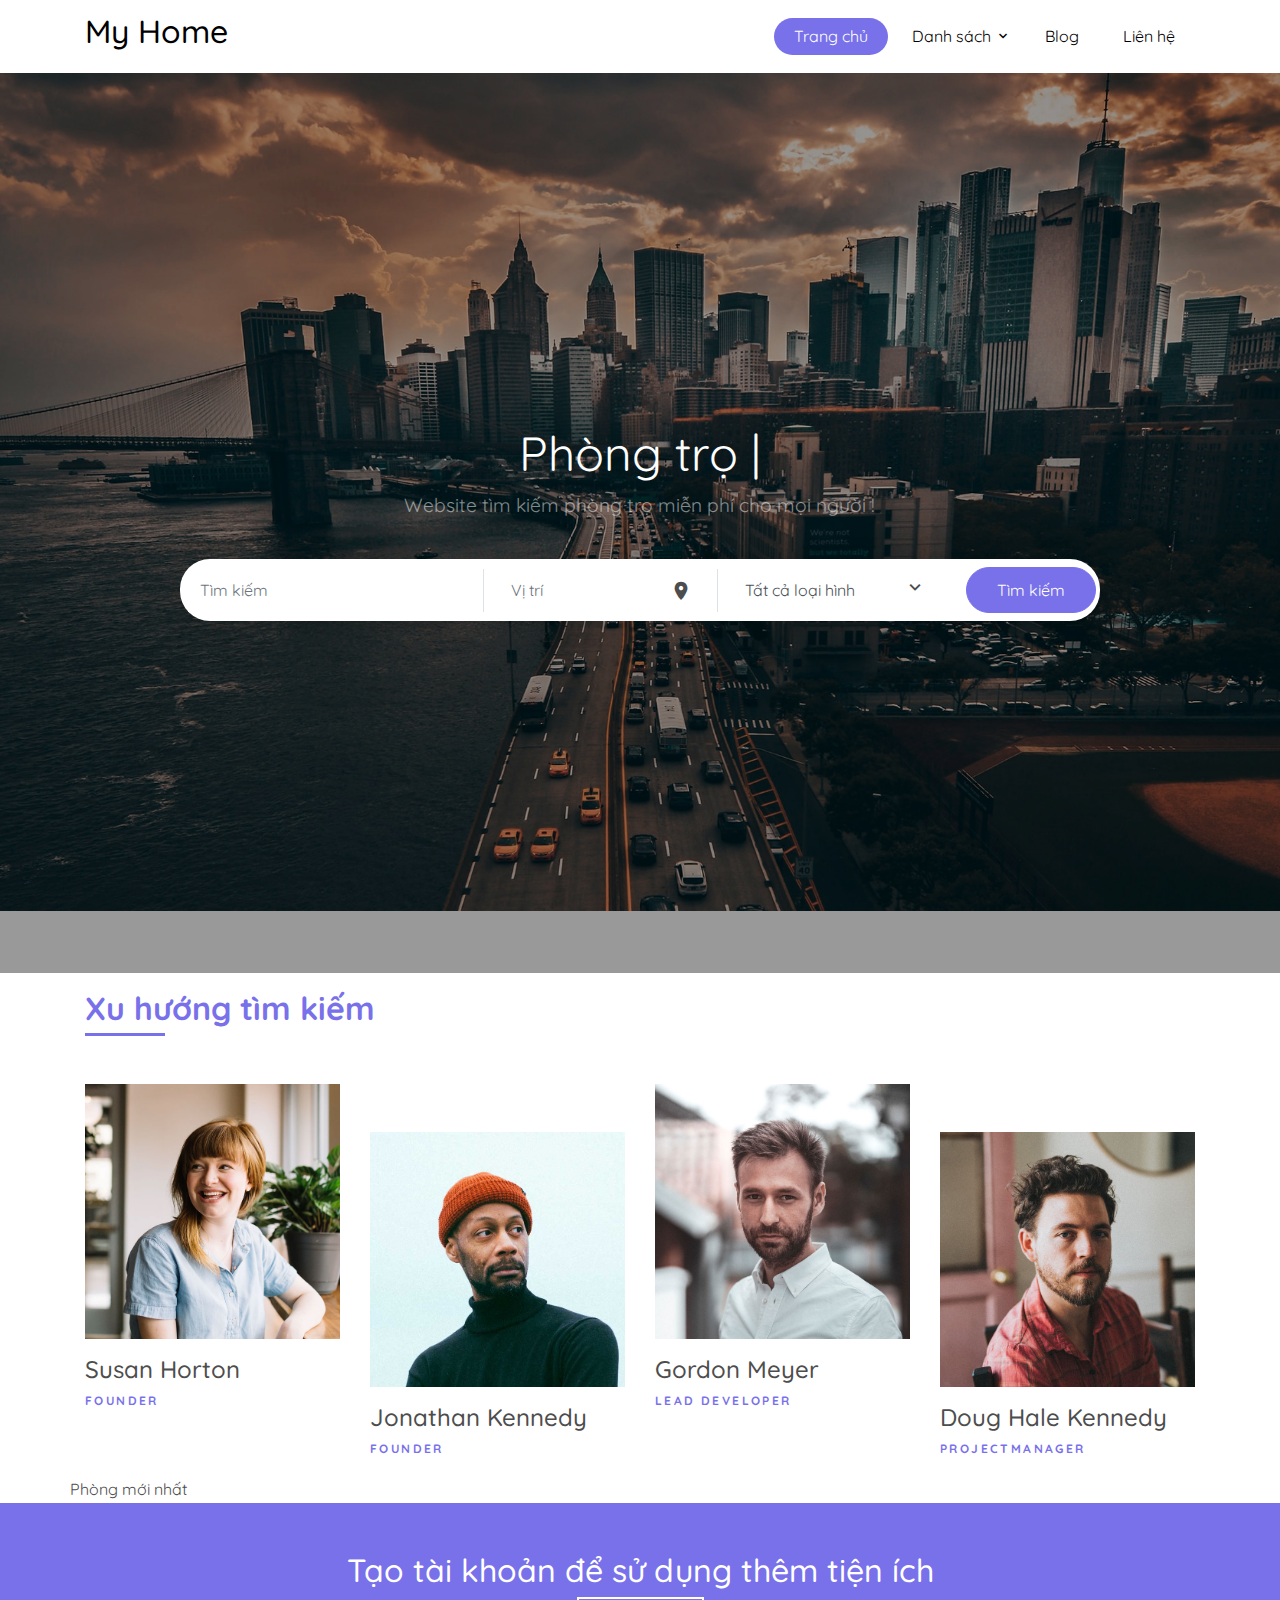
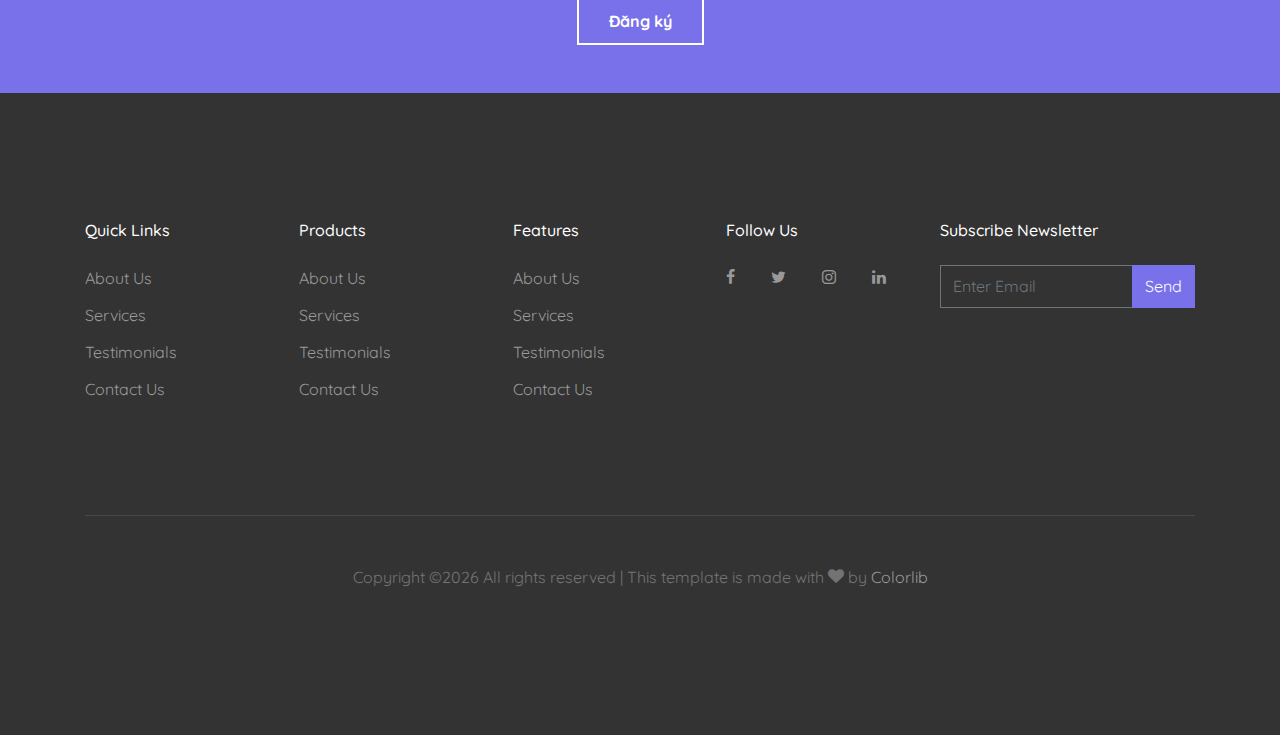
==== commit 8ff507ec: "11" ====
--- a/cspt/index.html
+++ b/cspt/index.html
@@ -25,7 +25,6 @@
     
   </head>
   <body>
-  
   <div class="site-wrap">
 
     <div class="site-mobile-menu">
@@ -43,25 +42,25 @@
         <div class="row align-items-center">
           
           <div class="col-11 col-xl-2">
-            <h1 class="mb-0 site-logo"><a href="index.html" class="text-black h2 mb-0">Listed</a></h1>
+            <h2 class="mb-0 site-logo"><a href="index.html" class="text-black h2 mb-0">My Home</a></h2>
           </div>
           <div class="col-12 col-md-10 d-none d-xl-block">
             <nav class="site-navigation position-relative text-right" role="navigation">
 
               <ul class="site-menu js-clone-nav mr-auto d-none d-lg-block">
-                <li class="active"><a href="index.html"><span>Home</span></a></li>
-                <li><a href="listings.html"><span>Listings</span></a></li>
+                <li class="active"><a href="index.html"><span>Trang chủ</span></a></li>
+                
                 <li class="has-children">
-                  <a href="about.html"><span>About</span></a>
+                  <a href="about.html"><span>Danh sách</span></a>
                   <ul class="dropdown">
-                    <li><a href="#">The Company</a></li>
-                    <li><a href="#">The Leadership</a></li>
-                    <li><a href="#">Philosophy</a></li>
-                    <li><a href="#">Careers</a></li>
+                    <li><a href="#">Phòng trọ cho thuê</a></li>
+                    <li><a href="#">Phòng trọ ở ghép</a></li>
+                   
                   </ul>
                 </li>
+                  
                 <li><a href="blog.html"><span>Blog</span></a></li>
-                <li><a href="contact.html"><span>Contact</span></a></li>
+                <li><a href="contact.html"><span>Liên hệ</span></a></li>
               </ul>
             </nav>
           </div>
@@ -78,7 +77,7 @@
 
   
 
-    <div class="site-blocks-cover overlay" style="background-image: url(images/hero_1.jpg);" data-aos="fade" data-stellar-background-ratio="0.5">
+    <div class="site-blocks-cover overlay" style="background-image: url(images/hero-1.jpg);" data-aos="fade" data-stellar-background-ratio="0.5">
       <div class="container">
         <div class="row align-items-center justify-content-center text-center">
 
@@ -87,8 +86,8 @@
             
             <div class="row justify-content-center mb-4">
               <div class="col-md-8 text-center">
-                <h1 data-aos="fade-up">  <span class="typed-words"></span></h1>
-                <p data-aos="fade-up" data-aos-delay="100">Explore top-rated attractions, activities and more!</p>
+                <h1 data-aos="fade-up">Phòng trọ <span class="typed-words"></span></h1>
+                <p data-aos="fade-up" data-aos-delay="100">Website tìm kiếm phòng trọ miễn phí cho mọi người !</p>
               </div>
             </div>
 
@@ -96,12 +95,12 @@
               <form method="post">
                 <div class="row align-items-center">
                   <div class="col-lg-12 col-xl-4 no-sm-border border-right">
-                    <input type="text" class="form-control" placeholder="What are you looking for?">
+                    <input type="text" class="form-control" placeholder="Tìm kiếm">
                   </div>
                   <div class="col-lg-12 col-xl-3 no-sm-border border-right">
                     <div class="wrap-icon">
                       <span class="icon icon-room"></span>
-                      <input type="text" class="form-control" placeholder="Location">
+                      <input type="text" class="form-control" placeholder="Vị trí">
                     </div>
                     
                   </div>
@@ -109,14 +108,14 @@
                     <div class="select-wrap">
                       <span class="icon"><span class="icon-keyboard_arrow_down"></span></span>
                       <select class="form-control" name="" id="">
-                        <option value="">Phòng trọ cho thuê </option>
-                        <option value="">Phòng trọ ở ghép </option>
-                                                
+                        <option value="">Tất cả loại hình</option>
+                        <option value="">Phòng cho thuê</option>
+                        <option value="">Phòng ở ghép</option>
                       </select>
                     </div>
                   </div>
                   <div class="col-lg-12 col-xl-2 ml-auto text-right">
-                    <input type="submit" class="btn btn-primary" value="Search">
+                    <input type="submit" class="btn btn-primary" value="Tìm kiếm">
                   </div>
                   
                 </div>
@@ -130,125 +129,13 @@
 
 
     
-    <div class="site-section" data-aos="fade">
-      <div class="container">
-        <div class="row justify-content-center mb-5">
-          <div class="col-md-7 text-center border-primary">
-            <h2 class="font-weight-light text-primary">Most Visited Places</h2>
-            <p class="color-black-opacity-5">Lorem Ipsum Dolor Sit Amet</p>
-          </div>
-        </div>
-
-        <div class="row">
-          <div class="col-md-6 mb-4 mb-lg-0 col-lg-4">
-            
-            <div class="listing-item">
-              <div class="listing-image">
-                <img src="images/img_1.jpg" alt="Image" class="img-fluid">
-              </div>
-              <div class="listing-item-content">
-                <a href="#" class="bookmark" data-toggle="tooltip" data-placement="left" title="Bookmark"><span class="icon-heart"></span></a>
-                <a class="px-3 mb-3 category" href="#">Stores</a>
-                <h2 class="mb-1"><a href="#">Sticky Band</a></h2>
-                <span class="address">West Orange, New York</span>
-              </div>
-            </div>
-
-          </div>
-          <div class="col-md-6 mb-4 mb-lg-0 col-lg-4">
-            
-            <div class="listing-item">
-              <div class="listing-image">
-                <img src="images/img_2.jpg" alt="Image" class="img-fluid">
-              </div>
-              <div class="listing-item-content">
-                <a href="#" class="bookmark"><span class="icon-heart"></span></a>
-                <a class="px-3 mb-3 category" href="#">Restaurants</a>
-                <h2 class="mb-1"><a href="#">Sticky Band</a></h2>
-                <span class="address">West Orange, New York</span>
-              </div>
-            </div>
-
-          </div>
-          <div class="col-md-6 mb-4 mb-lg-0 col-lg-4">
-            
-            <div class="listing-item">
-              <div class="listing-image">
-                <img src="images/img_3.jpg" alt="Image" class="img-fluid">
-              </div>
-              <div class="listing-item-content">
-                <a href="#" class="bookmark"><span class="icon-heart"></span></a>
-                <a class="px-3 mb-3 category" href="#">Events</a>
-                <h2 class="mb-1"><a href="#">Sticky Band</a></h2>
-                <span class="address">West Orange, New York</span>
-              </div>
-            </div>
-
-          </div>
-        </div>
-      </div>
-    </div>
-
-    
-
-    
-    <div class="site-section">
-      <div class="container">
-        <div class="row justify-content-center mb-5">
-          <div class="col-md-7 text-center border-primary">
-            <h2 class="font-weight-light text-primary">Popular Categories</h2>
-            <p class="color-black-opacity-5">Lorem Ipsum Dolor Sit Amet</p>
-          </div>
-        </div>
-
-        <div class="row align-items-stretch">
-          <div class="col-sm-6 col-md-4 mb-4 mb-lg-0 col-lg-2">
-            <a href="#" class="popular-category h-100">
-              <span class="icon"><span class="flaticon-house"></span></span>
-              <span class="caption mb-2 d-block">Appartments</span>
-              <span class="number">3,921</span>
-            </a>
-          </div>
-          <div class="col-sm-6 col-md-4 mb-4 mb-lg-0 col-lg-2">
-            <a href="#" class="popular-category h-100">
-              <span class="icon"><span class="flaticon-guitar"></span></span>
-              <span class="caption mb-2 d-block">Events</span>
-              <span class="number">398</span>
-            </a>
-          </div>
-          <div class="col-sm-6 col-md-4 mb-4 mb-lg-0 col-lg-2">
-            <a href="#" class="popular-category h-100">
-              <span class="icon"><span class="flaticon-gym"></span></span>
-              <span class="caption mb-2 d-block">Fitness</span>
-              <span class="number">1,229</span>
-            </a>
-          </div>
-          <div class="col-sm-6 col-md-4 mb-4 mb-lg-0 col-lg-2">
-            <a href="#" class="popular-category h-100">
-              <span class="icon"><span class="flaticon-shopping-bag"></span></span>
-              <span class="caption mb-2 d-block">Department Store</span>
-              <span class="number">32,891</span>
-            </a>
-          </div>
-          <div class="col-sm-6 col-md-4 mb-4 mb-lg-0 col-lg-2">
-            <a href="#" class="popular-category h-100">
-              <span class="icon"><span class="flaticon-mexican-taco"></span></span>
-              <span class="caption mb-2 d-block">Restaurants</span>
-              <span class="number">29,221</span>
-            </a>
-          </div>
-          <div class="col-sm-6 col-md-4 mb-4 mb-lg-0 col-lg-2">
-            <a href="#" class="popular-category h-100">
-              <span class="icon"><span class="flaticon-cocktail"></span></span>
-              <span class="caption mb-2 d-block">Other</span>
-              <span class="number">219</span>
-            </a>
-          </div>
-        </div>
-      </div>
-    </div>
-      
-    <div class="site-section">
+   
+
+    
+
+   
+
+   <!-- <div class="site-section">
       <div class="container">
         <div class="row align-items-center">
           <div class="col-md-6">
@@ -267,77 +154,58 @@
           </div>
         </div>
       </div>
+    </div>!-->
+   <!-- Xu hướng tìm kiếm!--> 
+    <div class="container">
+      <div class="row mb-5">
+          <div class="col-md-4 text-left border-primary mt-3">
+            <h2 class="font-weight-light text-primary">Xu hướng tìm kiếm</h2>
+          </div>
+      </div>
+  
+      <div class="row">
+          <div class="col-md-6 col-lg-3 mb-4 mb-lg-0 ">
+            <img src="images/person_1.jpg" alt="Image" class="img-fluid mb-3">
+            <h3 class="h4">Susan Horton</h3>
+            <p class="caption text-primary">Founder</p>
+          </div>
+          <div class="col-md-6 col-lg-3 mb-4 mb-lg-0 mt-md-5">
+            <img src="images/person_2.jpg" alt="Image" class="img-fluid mb-3">
+            <h3 class="h4">Jonathan Kennedy</h3>
+            <p class="caption text-primary">Founder</p>
+          </div>
+          <div class="col-md-6 col-lg-3 mb-4 mb-lg-0">
+            <img src="images/person_3.jpg" alt="Image" class="img-fluid mb-3">
+            <h3 class="h4">Gordon Meyer</h3>
+            <p class="caption text-primary">Lead Developer</p>
+          </div>
+          <div class="col-md-6 col-lg-3 mb-4 mb-lg-0 mt-md-5">
+            <img src="images/person_4.jpg" alt="Image" class="img-fluid mb-3">
+            <h3 class="h4">Doug Hale Kennedy</h3>
+            <p class="caption text-primary">ProjectManager</p>
+          </div>
+      </div>
+      
+      <div class="row" >
+        <div class="newdepartment" >
+          <div class="newtitle">
+            <span>Phòng mới nhất</span>
+          </div>
+        </div>
+      </div>
     </div>
-    
-    <div class="site-section bg-light">
-      <div class="container">
-
+
+
+
+
+
+
+   <!-- <div class="site-section">
+      <div class="container">
         <div class="row justify-content-center mb-5">
           <div class="col-md-7 text-center border-primary">
-            <h2 class="font-weight-light text-primary">Testimonials</h2>
-          </div>
-        </div>
-
-        <div class="slide-one-item home-slider owl-carousel">
-          <div>
-            <div class="testimonial">
-              <figure class="mb-4">
-                <img src="images/person_3.jpg" alt="Image" class="img-fluid mb-3">
-                <p>John Smith</p>
-              </figure>
-              <blockquote>
-                <p>&ldquo;Lorem ipsum dolor sit amet consectetur adipisicing elit. Consectetur unde reprehenderit aperiam quaerat fugiat repudiandae explicabo animi minima fuga beatae illum eligendi incidunt consequatur. Amet dolores excepturi earum unde iusto.&rdquo;</p>
-              </blockquote>
-            </div>
-          </div>
-          <div>
-            <div class="testimonial">
-              <figure class="mb-4">
-                <img src="images/person_2.jpg" alt="Image" class="img-fluid mb-3">
-                <p>Christine Aguilar</p>
-              </figure>
-              <blockquote>
-                <p>&ldquo;Lorem ipsum dolor sit amet consectetur adipisicing elit. Consectetur unde reprehenderit aperiam quaerat fugiat repudiandae explicabo animi minima fuga beatae illum eligendi incidunt consequatur. Amet dolores excepturi earum unde iusto.&rdquo;</p>
-              </blockquote>
-            </div>
-          </div>
-
-          <div>
-            <div class="testimonial">
-              <figure class="mb-4">
-                <img src="images/person_4.jpg" alt="Image" class="img-fluid mb-3">
-                <p>Robert Spears</p>
-              </figure>
-              <blockquote>
-                <p>&ldquo;Lorem ipsum dolor sit amet consectetur adipisicing elit. Consectetur unde reprehenderit aperiam quaerat fugiat repudiandae explicabo animi minima fuga beatae illum eligendi incidunt consequatur. Amet dolores excepturi earum unde iusto.&rdquo;</p>
-              </blockquote>
-            </div>
-          </div>
-
-          <div>
-            <div class="testimonial">
-              <figure class="mb-4">
-                <img src="images/person_5.jpg" alt="Image" class="img-fluid mb-3">
-                <p>Bruce Rogers</p>
-              </figure>
-              <blockquote>
-                <p>&ldquo;Lorem ipsum dolor sit amet consectetur adipisicing elit. Consectetur unde reprehenderit aperiam quaerat fugiat repudiandae explicabo animi minima fuga beatae illum eligendi incidunt consequatur. Amet dolores excepturi earum unde iusto.&rdquo;</p>
-              </blockquote>
-            </div>
-          </div>
-
-        </div>
-      </div>
-    </div>
-
-
-
-    <div class="site-section">
-      <div class="container">
-        <div class="row justify-content-center mb-5">
-          <div class="col-md-7 text-center border-primary">
-            <h2 class="font-weight-light text-primary">Our Blog</h2>
-            <p class="color-black-opacity-5">See Our Daily News &amp; Updates</p>
+            <h2 class="font-weight-light text-primary">Phòng mới nhất</h2>
+            <p class="color-black-opacity-5">Xem tin tức &amp; Cập nhật hàng ngày</p>
           </div>
         </div>
         <div class="row mb-3 align-items-stretch">
@@ -359,9 +227,9 @@
           </div>
         </div>
       </div>
-    </div>
-
-    <div class="site-section">
+    </div>!-->
+
+   <!-- <div class="site-section">
       <div class="container">
         <div class="row justify-content-center mb-5">
           <div class="col-md-7 text-center border-primary">
@@ -417,20 +285,20 @@
         </div>
         
       </div>
-    </div>
+    </div>!-->
     
     <div class="py-5 bg-primary">
       <div class="container">
         <div class="row text-center">
           <div class="col-md-12">
-            <h2 class="mb-2 text-white">Let's get started. Create your account</h2>
-            <p class="mb-4 lead text-white-opacity-05">Lorem ipsum dolor sit amet, consectetur adipisicing elit. Excepturi, fugit?</p>
-            <p class="mb-0"><a href="booking.html" class="btn btn-outline-white text-white btn-md font-weight-bold">Sign Up</a></p>
+            <h2 class="mb-2 text-white">Tạo tài khoản để sử dụng thêm tiện ích</h2>
+           <!-- <p class="mb-4 lead text-white-opacity-05">Lorem ipsum dolor sit amet, consectetur adipisicing elit. Excepturi, fugit?</p>!-->
+            <p class="mb-0"><a href="booking.html" class="btn btn-outline-white text-white btn-md font-weight-bold">Đăng ký</a></p>
           </div>
         </div>
       </div>
     </div>
-    
+    </div>
     <footer class="site-footer">
       <div class="container">
         <div class="row">
@@ -517,7 +385,7 @@
   <script src="js/typed.js"></script>
             <script>
             var typed = new Typed('.typed-words', {
-            strings: ["Appartments"," Restaurants"," Hotels", " Events"],
+            strings: ["giá rẻ", "lý tưởng" , "an toàn"],
             typeSpeed: 80,
             backSpeed: 80,
             backDelay: 4000,
--- a/cspt/css/style.css
+++ b/cspt/css/style.css
@@ -221,6 +221,22 @@
 @media (max-width: 991.98px) {
   .display-1, .display-3 {
     font-size: 3rem; } }
+
+.dorne-features-destinations-area,
+.dorne-features-restaurant-area {
+    padding: 100px 35px;
+    position: relative;
+    z-index: 1;
+}
+
+.single-features-area {
+    position: relative;
+    z-index: 1;
+    background-color: #f4f6f8;
+    -webkit-transition-duration: 500ms;
+            transition-duration: 500ms;
+}
+
 
 .play-single-big {
   width: 90px;
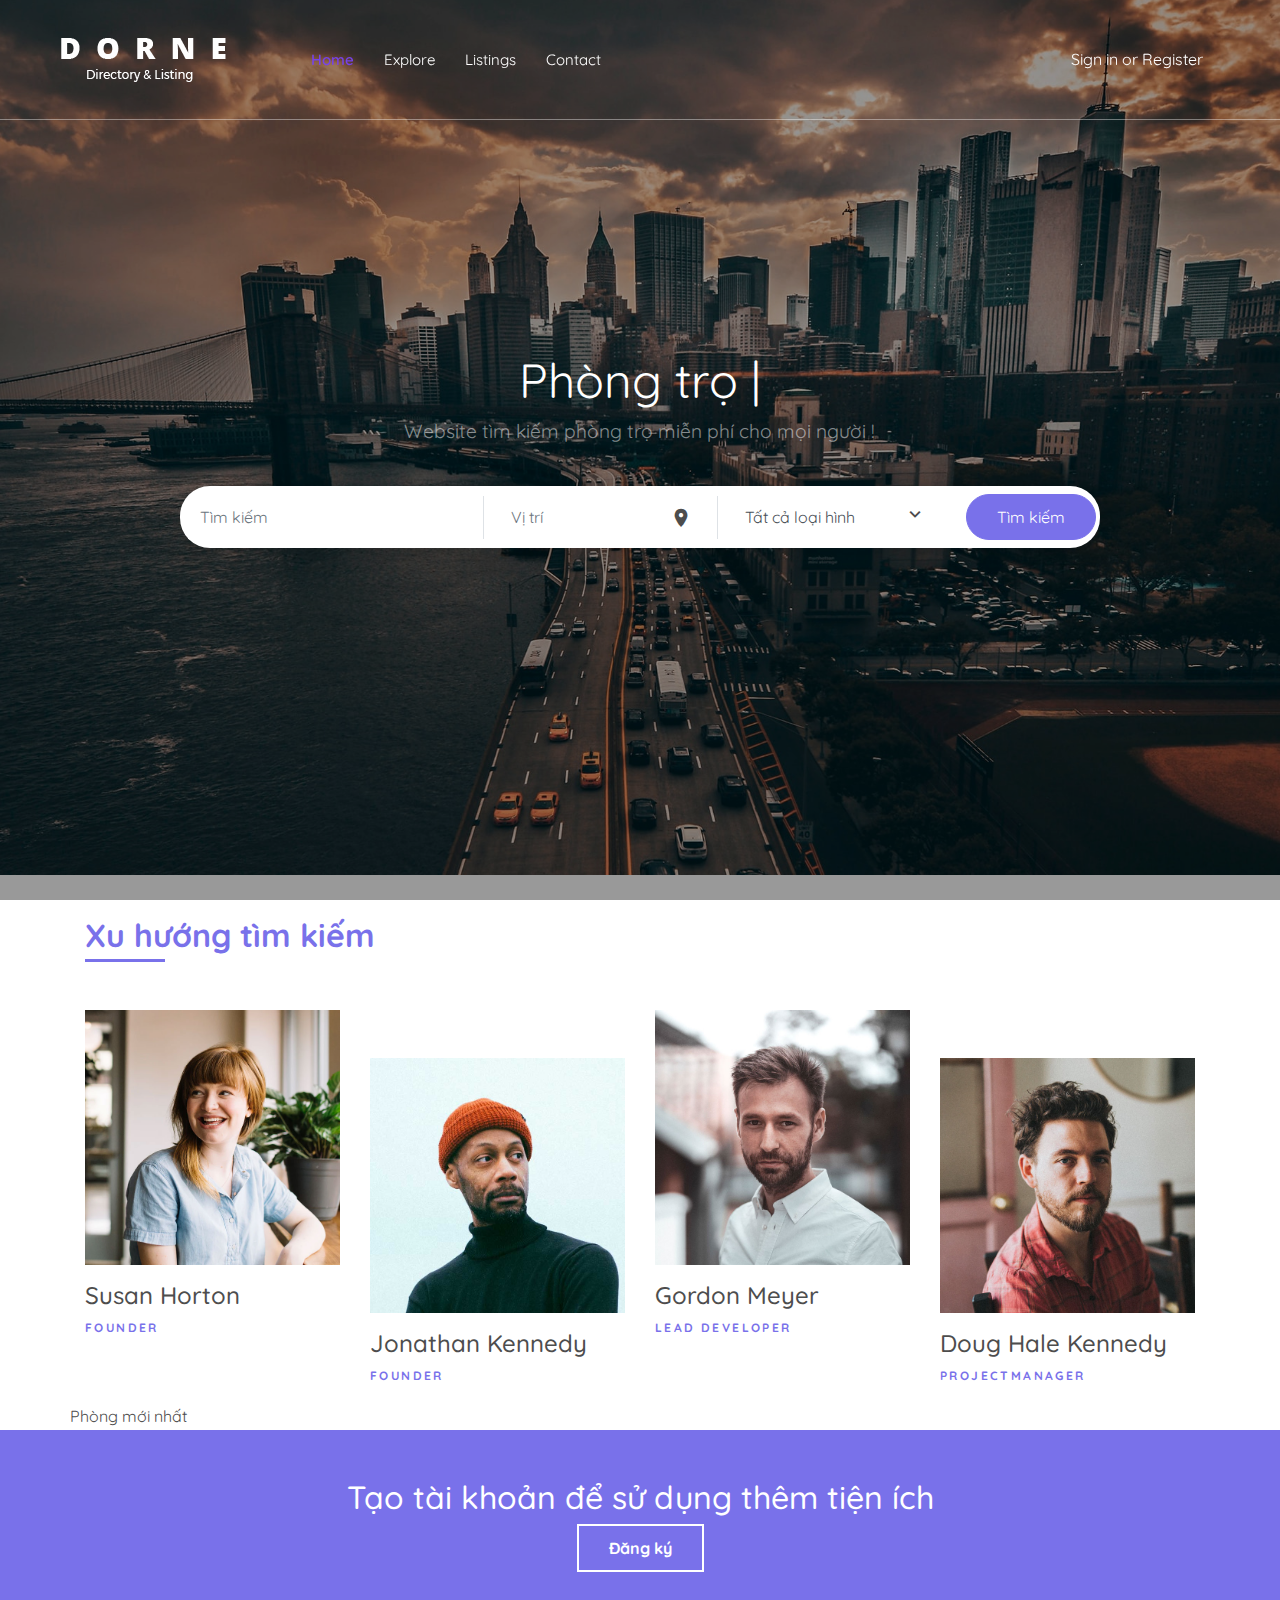
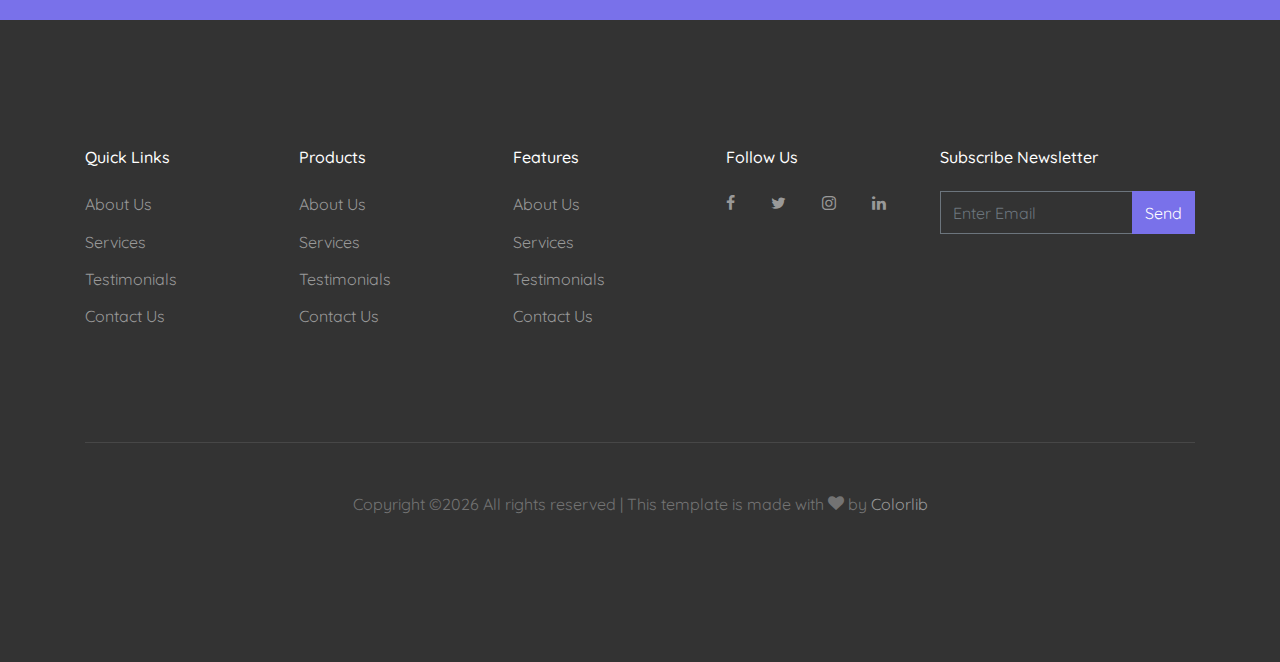
==== commit 10e54aca: "123" ====
--- a/cspt/index.html
+++ b/cspt/index.html
@@ -19,7 +19,9 @@
     <link rel="stylesheet" href="fonts/flaticon/font/flaticon.css">
 
     <link rel="stylesheet" href="css/aos.css">
-    <link rel="stylesheet" href="css/rangeslider.css">
+    <link rel="stylesheet" href="css/rangeslider.css"> 
+   <link rel="stylesheet" href="https://use.fontawesome.com/releases/v5.7.2/css/all.css"
+    integrity="sha384-fnmOCqbTlWIlj8LyTjo7mOUStjsKC4pOpQbqyi7RrhN7udi9RwhKkMHpvLbHG9Sr" crossorigin="anonymous">
 
     <link rel="stylesheet" href="css/style.css">
     
@@ -36,43 +38,55 @@
       <div class="site-mobile-menu-body"></div>
     </div>
     
-    <header class="site-navbar py-2 bg-white" role="banner">
-
-      <div class="container">
-        <div class="row align-items-center">
-          
-          <div class="col-11 col-xl-2">
-            <h2 class="mb-0 site-logo"><a href="index.html" class="text-black h2 mb-0">My Home</a></h2>
-          </div>
-          <div class="col-12 col-md-10 d-none d-xl-block">
-            <nav class="site-navigation position-relative text-right" role="navigation">
-
-              <ul class="site-menu js-clone-nav mr-auto d-none d-lg-block">
-                <li class="active"><a href="index.html"><span>Trang chủ</span></a></li>
-                
-                <li class="has-children">
-                  <a href="about.html"><span>Danh sách</span></a>
-                  <ul class="dropdown">
-                    <li><a href="#">Phòng trọ cho thuê</a></li>
-                    <li><a href="#">Phòng trọ ở ghép</a></li>
-                   
-                  </ul>
-                </li>
-                  
-                <li><a href="blog.html"><span>Blog</span></a></li>
-                <li><a href="contact.html"><span>Liên hệ</span></a></li>
-              </ul>
-            </nav>
-          </div>
-
-
-          <div class="d-inline-block d-xl-none ml-md-0 mr-auto py-3" style="position: relative; top: 3px;"><a href="#" class="site-menu-toggle js-menu-toggle text-black"><span class="icon-menu h3"></span></a></div>
-
-          </div>
-
-        </div>
-      </div>
-      
+      <header class="header_area" id="header">
+        <div class="container-fluid h-100">
+            <div class="row h-100">
+                <div class="col-12 h-100">
+                    <nav class="h-100 navbar navbar-expand-lg">
+                        <a class="navbar-brand" href="index.html"><img src="images/logo.png" alt=""></a>
+                        <button class="navbar-toggler" type="button" data-toggle="collapse" data-target="#dorneNav" aria-controls="dorneNav" aria-expanded="false" aria-label="Toggle navigation"><span class="fa fa-bars"></span></button>
+                        <!-- Nav -->
+                        <div class="collapse navbar-collapse" id="dorneNav">
+                            <ul class="navbar-nav mr-auto" id="dorneMenu">
+                                <li class="nav-item active">
+                                    <a class="nav-link" href="index.html">Home <span class="sr-only">(current)</span></a>
+                                </li>
+                                <li class="nav-item dropdown">
+                                    <a class="nav-link dropdown-toggle" href="#" id="navbarDropdown" role="button" data-toggle="dropdown" aria-haspopup="true" aria-expanded="false">Explore <i class="fa fa-angle-down" aria-hidden="true"></i></a>
+                                    <div class="dropdown-menu" aria-labelledby="navbarDropdown">
+                                        <a class="dropdown-item" href="index.html">Home</a>
+                                        <a class="dropdown-item" href="explore.html">Explore</a>
+                                        <a class="dropdown-item" href="listing.html">Listing</a>
+                                        <a class="dropdown-item" href="single-listing.html">Single Listing</a>
+                                        <a class="dropdown-item" href="contact.html">Contact</a>
+                                    </div>
+                                </li>
+                                <li class="nav-item dropdown">
+                                    <a class="nav-link dropdown-toggle" href="#" id="navbarDropdown2" role="button" data-toggle="dropdown" aria-haspopup="true" aria-expanded="false">Listings <i class="fa fa-angle-down" aria-hidden="true"></i></a>
+                                    <div class="dropdown-menu" aria-labelledby="navbarDropdown2">
+                                        <a class="dropdown-item" href="index.html">Home</a>
+                                        <a class="dropdown-item" href="explore.html">Explore</a>
+                                        <a class="dropdown-item" href="listing.html">Listing</a>
+                                        <a class="dropdown-item" href="single-listing.html">Single Listing</a>
+                                        <a class="dropdown-item" href="contact.html">Contact</a>
+                                    </div>
+                                </li>
+                                <li class="nav-item">
+                                    <a class="nav-link" href="contact.html">Contact</a>
+                                </li>
+                            </ul>
+                            <!-- Search btn -->
+                            <!-- Signin btn -->
+                            <div class="dorne-signin-btn">
+                                <a href="#" class="nav-link">Sign in  or Register</a>
+                            </div>
+                            <!-- Add listings btn -->
+                            
+                        </div>
+                    </nav>
+                </div>
+            </div>
+        </div>
     </header>
 
   
--- a/cspt/css/style.css
+++ b/cspt/css/style.css
@@ -1687,3 +1687,60 @@
   .range-output:after {
     content: "Km";
     font-weight: normal; }
+
+.header_area {
+    position: fixed;
+    width: 100%;
+    z-index: 9999;
+    height: 120px;
+    top: 0;
+    left: 0;
+    z-index: 99;
+    -webkit-transition-duration: 700ms;
+    transition-duration: 700ms;
+    border-bottom: 1px solid rgba(255, 255, 255, 0.4);
+    padding: 0 30px;
+}
+.navbar-brand {
+    color: #fff;
+    font-size: 24px;
+    font-weight: 700;
+    margin-right: 70px;
+}
+.navbar-expand-lg .navbar-nav .nav-link {
+    padding-right: 15px;
+    padding-left: 15px;
+    color: #fff;
+    font-size: 15px;
+}
+.navbar-nav .nav-link:hover, .navbar-nav .nav-item.active .nav-link {
+    color: #7643ea;
+}
+.navbar-nav .nav-link:hover, .navbar-nav .nav-item.active .nav-link {
+    color: #7643ea;
+}
+.dropdown-item:hover {
+    background-color: #7643ea;
+    color: #fff;
+}
+.navbar-nav .nav-item.active .nav-link{
+        font-weight: 600;
+}
+.dropdown-toggle:after{
+  display: none;
+}
+.dorne-signin-btn a{
+  color: #fff;
+}
+.sticky{
+    background-color: rgba(14, 2, 35, 0.9);
+    height: 80px;
+    z-index: 9999;
+    border-bottom: 1px solid transparent;
+}
+.form-search-wrap {
+    background: #fff;
+    border-radius: 30px;
+    -webkit-box-shadow: 0 2px 30px -5px rgba(0, 0, 0, 0.2);
+    box-shadow: 0 2px 30px -5px rgba(0, 0, 0, 0.2);
+}